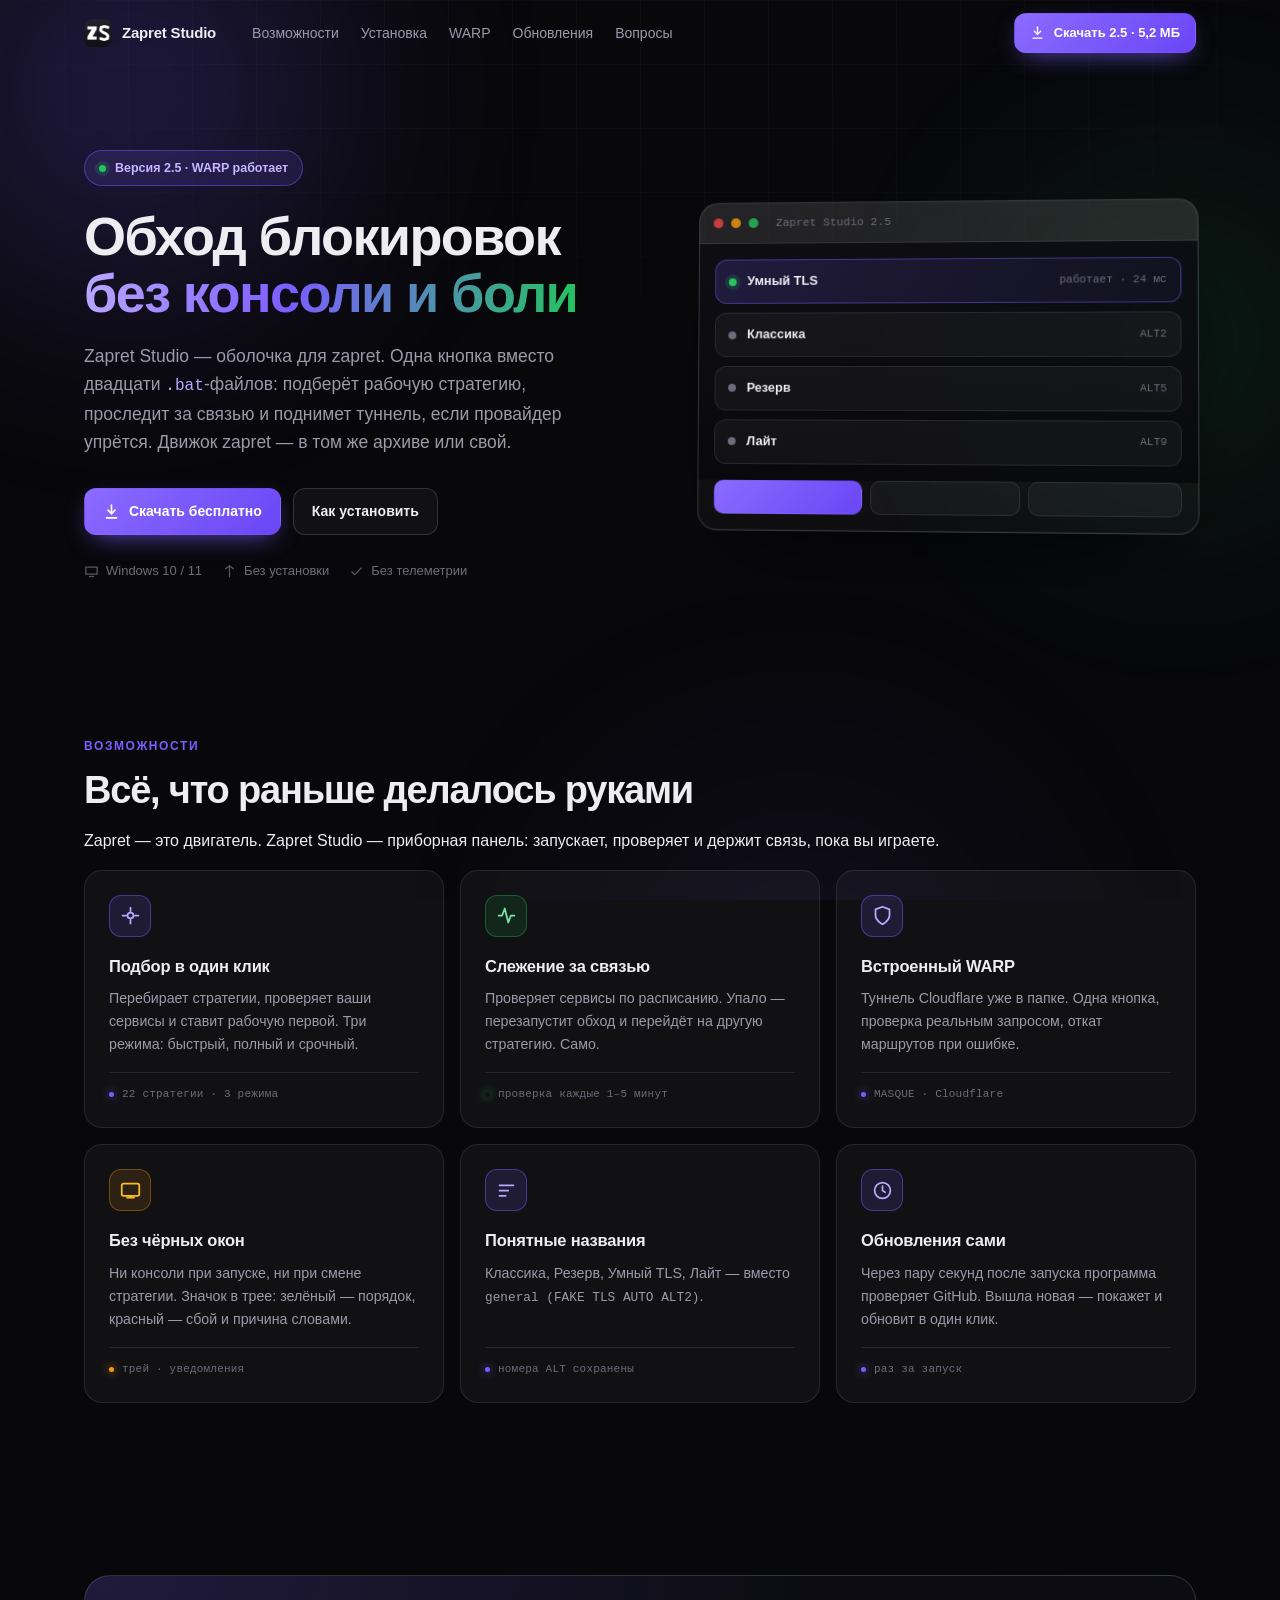
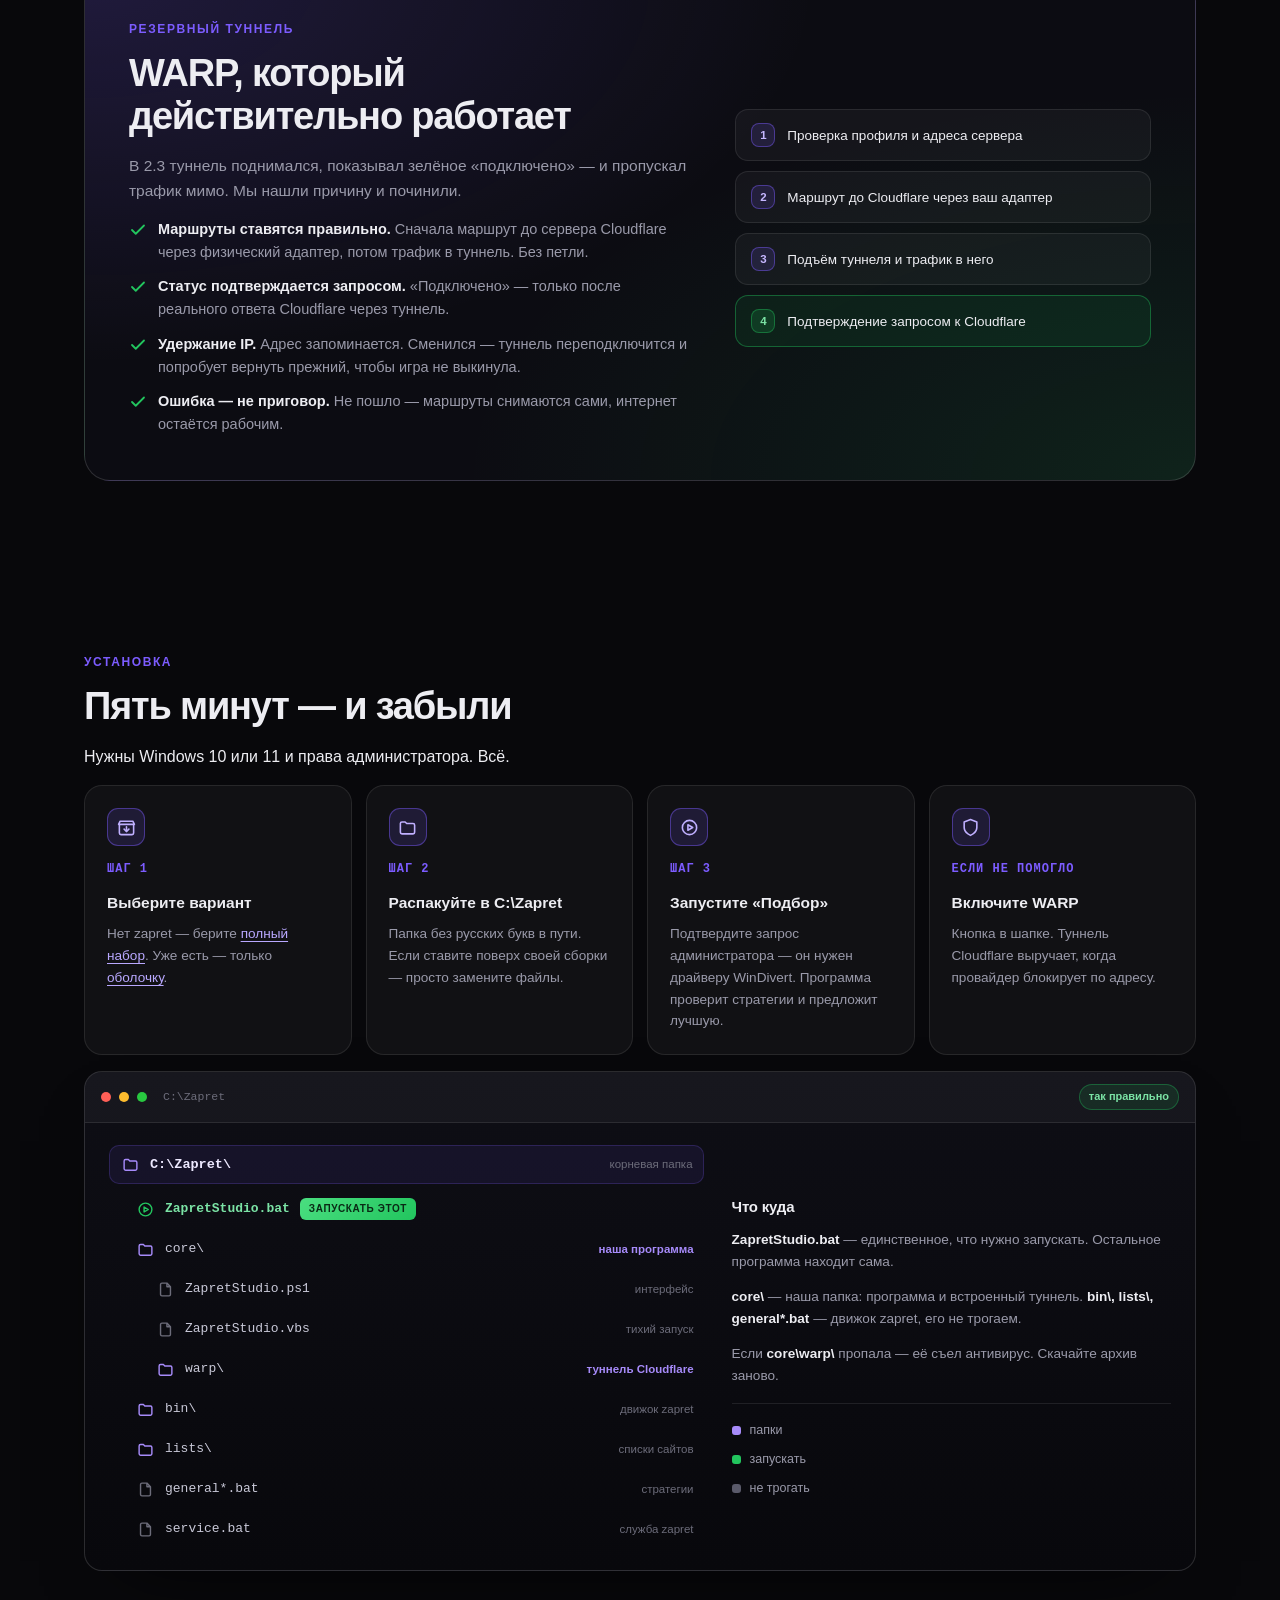
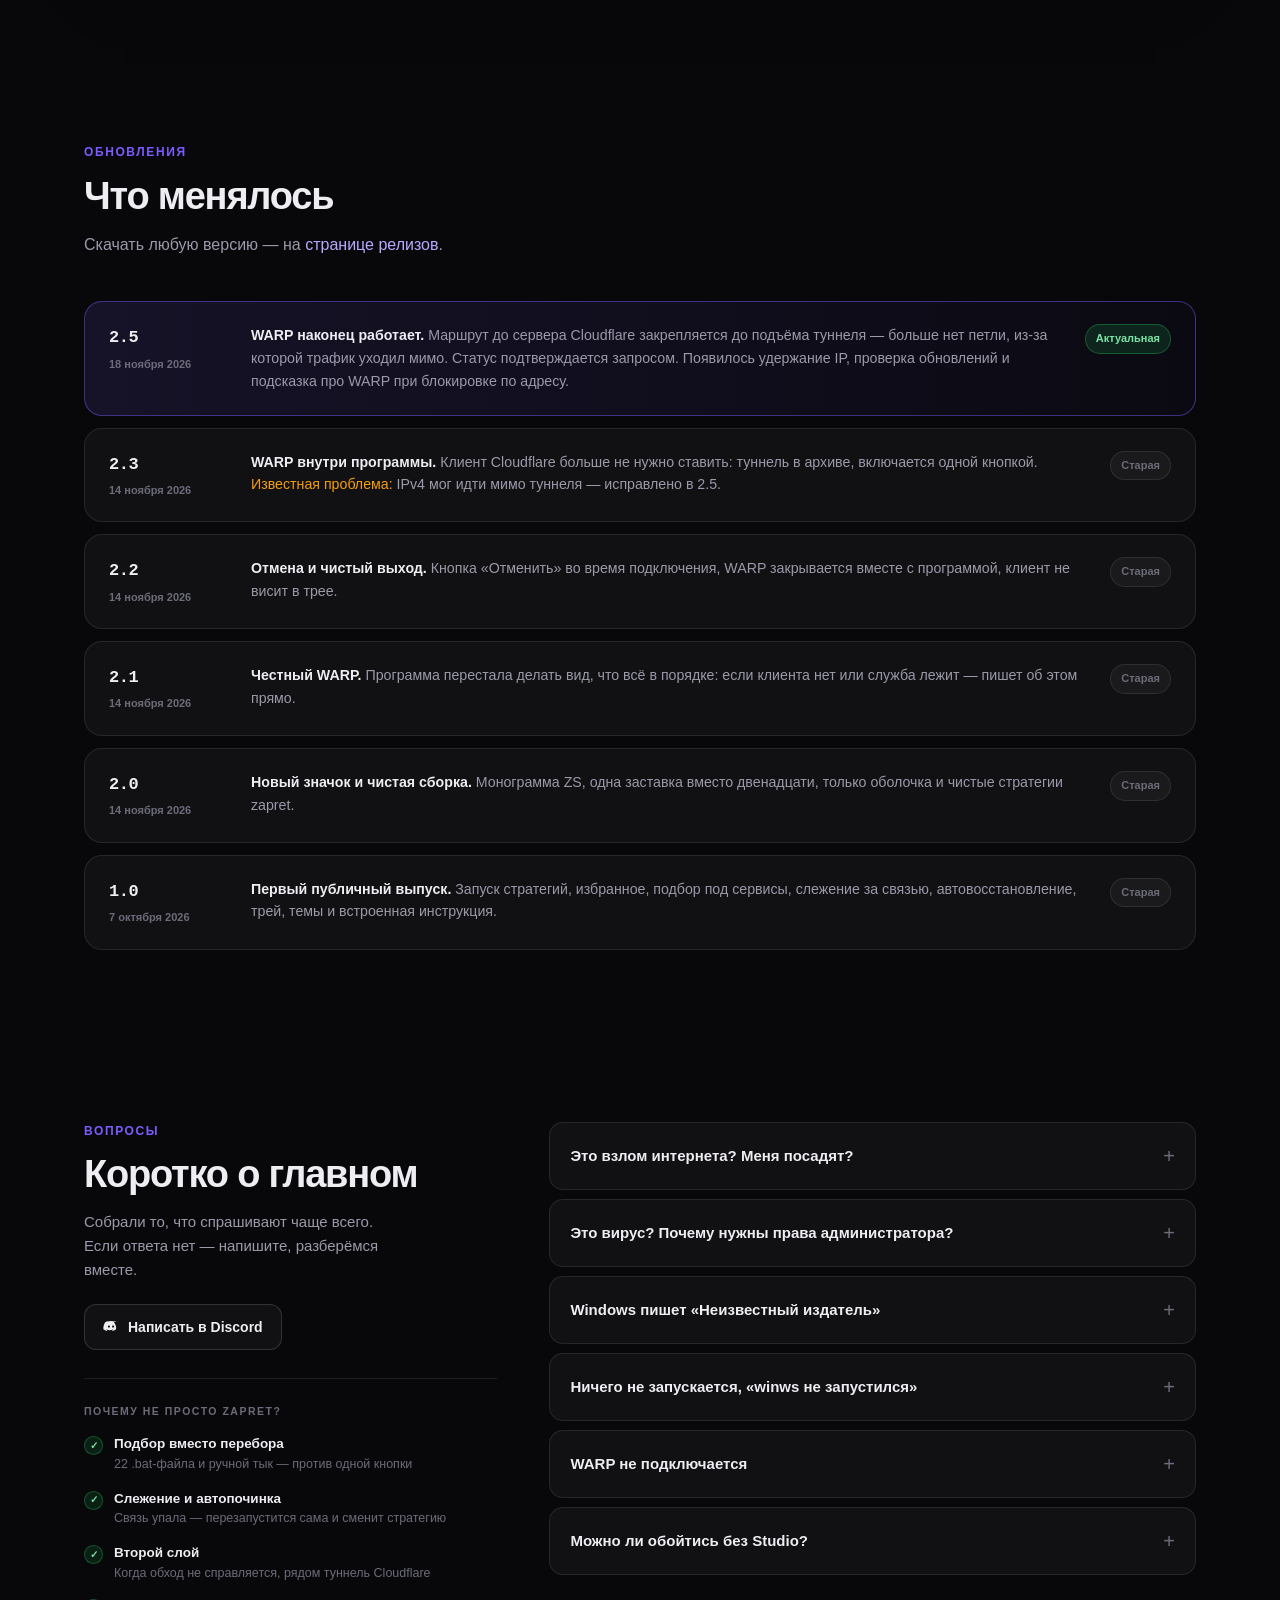
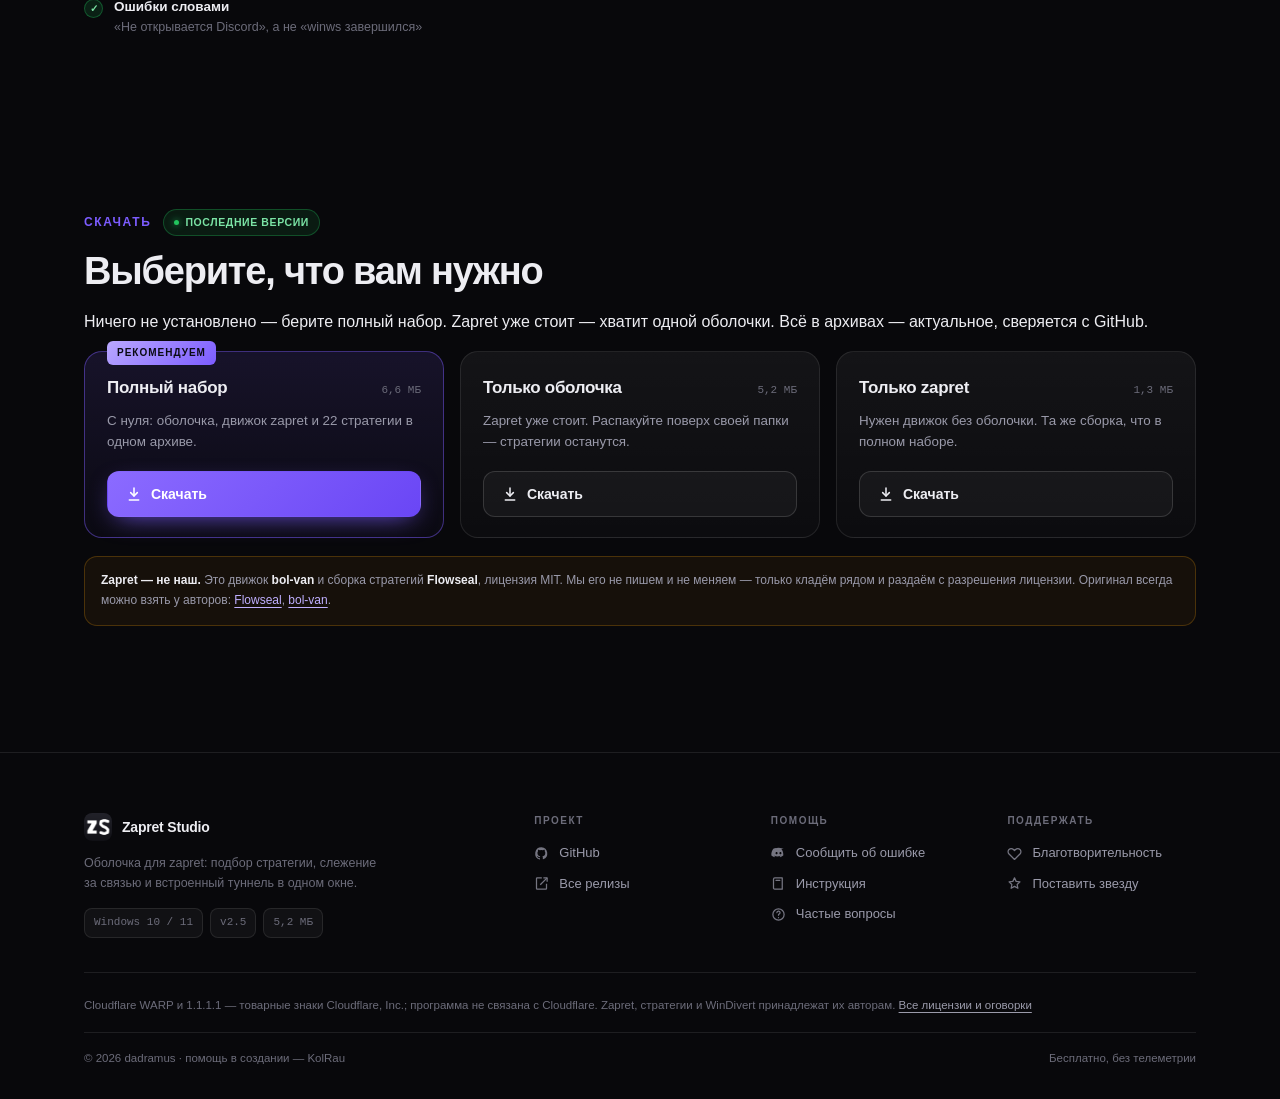
==== index.html @ 90c4a0a3 "сайт Zapret Studio: страницы, лицензия, архивы" ====
<!DOCTYPE html>
<html lang="ru">
<head>
<meta charset="utf-8">
<meta name="viewport" content="width=device-width, initial-scale=1">
<title>Zapret Studio — оболочка для zapret. Обход блокировок без консоли</title>
<meta name="description" content="Zapret Studio — графическая оболочка для zapret: подбор рабочей стратегии в один клик, слежение за связью, автовосстановление и встроенный туннель Cloudflare WARP. Бесплатно, для Windows 10 и 11.">
<meta name="theme-color" content="#08080B">
<meta property="og:type" content="website">
<meta property="og:title" content="Zapret Studio — обход блокировок без консоли">
<meta property="og:description" content="Одна кнопка вместо двадцати .bat-файлов. Подбор стратегии, слежение за связью, встроенный WARP.">
<meta property="og:image" content="img/icon.png">
<link rel="icon" href="img/icon.png">
<link rel="stylesheet" href="style.css">
</head>
<body>
<div class="orbs"><i></i><i></i><i></i></div>
<div class="grid-bg"></div>

<header id="hd">
  <div class="wrap nav">
    <a class="brand" href="#top"><img src="img/icon.png" alt=""> Zapret Studio</a>
    <nav>
      <a href="#features">Возможности</a>
      <a href="#install">Установка</a>
      <a href="#warp">WARP</a>
      <a href="#changelog">Обновления</a>
      <a href="#faq">Вопросы</a>
    </nav>
    <span class="sp"></span>
    <a class="btn btn-p btn-sm" href="#download">
      <svg width="15" height="15" viewBox="0 0 24 24" fill="none" stroke="currentColor" stroke-width="2.2" stroke-linecap="round" stroke-linejoin="round"><path d="M12 3v12"/><path d="m7 10 5 5 5-5"/><path d="M5 21h14"/></svg>
      Скачать 2.5 · 5,2 МБ
    </a>
  </div>
</header>

<main id="top">

  <section class="hero">
    <div class="wrap hero-in">
      <div>
        <div class="pill"><span class="dot"></span> Версия 2.5 · WARP работает</div>
        <h1>Обход блокировок<br><span class="grad">без консоли и боли</span></h1>
        <p class="lead">Zapret Studio — оболочка для zapret. Одна кнопка вместо двадцати <code style="font-family:var(--mono);font-size:.92em;color:#B9A8FF">.bat</code>-файлов: подберёт рабочую стратегию, проследит за связью и поднимет туннель, если провайдер упрётся. Движок zapret — в том же архиве или свой.</p>
        <div class="cta">
          <a class="btn btn-p" href="#download">
            <svg width="17" height="17" viewBox="0 0 24 24" fill="none" stroke="currentColor" stroke-width="2.2" stroke-linecap="round" stroke-linejoin="round"><path d="M12 3v12"/><path d="m7 10 5 5 5-5"/><path d="M5 21h14"/></svg>
            Скачать бесплатно
          </a>
          <a class="btn btn-g" href="#install">Как установить</a>
        </div>
        <div class="meta">
          <span><svg viewBox="0 0 24 24" fill="none" stroke="currentColor" stroke-width="2"><path d="M3 5h18v11H3z"/><path d="M8 20h8"/></svg> Windows 10 / 11</span>
          <span><svg viewBox="0 0 24 24" fill="none" stroke="currentColor" stroke-width="2"><path d="M12 3v18M5 8l7-5 7 5"/></svg> Без установки</span>
          <span><svg viewBox="0 0 24 24" fill="none" stroke="currentColor" stroke-width="2"><path d="M4 12l5 5L20 6"/></svg> Без телеметрии</span>
        </div>
      </div>

      <div class="mock" aria-hidden="true">
        <div class="mock-bar"><i></i><i></i><i></i><span>Zapret Studio 2.5</span></div>
        <div class="mock-body">
          <div class="row act"><span class="st"></span><b>Умный TLS</b><small>работает · 24 мс</small></div>
          <div class="row"><span class="st"></span><b>Классика</b><small>ALT2</small></div>
          <div class="row"><span class="st"></span><b>Резерв</b><small>ALT5</small></div>
          <div class="row"><span class="st"></span><b>Лайт</b><small>ALT9</small></div>
        </div>
        <div class="mock-foot"><div></div><div></div><div></div></div>
      </div>
    </div>
  </section>

  <section id="features">
    <div class="wrap">
      <div class="head rv">
        <div class="sec-tag">Возможности</div>
        <h2>Всё, что раньше делалось руками</h2>
        <p>Zapret — это двигатель. Zapret Studio — приборная панель: запускает, проверяет и держит связь, пока вы играете.</p>
      </div>
      <div class="cards">
        <div class="card rv">
          <div class="ic"><svg viewBox="0 0 24 24" fill="none" stroke="currentColor" stroke-width="2" stroke-linecap="round" stroke-linejoin="round"><path d="M12 3v4M12 17v4M3 12h4M17 12h4"/><circle cx="12" cy="12" r="3.4"/></svg></div>
          <h3>Подбор в один клик</h3>
          <p>Перебирает стратегии, проверяет ваши сервисы и ставит рабочую первой. Три режима: быстрый, полный и срочный.</p>
          <div class="card-meta"><i></i>22 стратегии · 3 режима</div>
        </div>
        <div class="card green rv" style="--d:60ms">
          <div class="ic"><svg viewBox="0 0 24 24" fill="none" stroke="currentColor" stroke-width="2" stroke-linecap="round" stroke-linejoin="round"><path d="M3 12h4l3-8 4 16 3-8h4"/></svg></div>
          <h3>Слежение за связью</h3>
          <p>Проверяет сервисы по расписанию. Упало — перезапустит обход и перейдёт на другую стратегию. Само.</p>
          <div class="card-meta"><i></i>проверка каждые 1–5 минут</div>
        </div>
        <div class="card rv" style="--d:120ms">
          <div class="ic"><svg viewBox="0 0 24 24" fill="none" stroke="currentColor" stroke-width="2" stroke-linecap="round" stroke-linejoin="round"><path d="M12 22s8-4 8-10V5l-8-3-8 3v7c0 6 8 10 8 10z"/></svg></div>
          <h3>Встроенный WARP</h3>
          <p>Туннель Cloudflare уже в папке. Одна кнопка, проверка реальным запросом, откат маршрутов при ошибке.</p>
          <div class="card-meta"><i></i>MASQUE · Cloudflare</div>
        </div>
        <div class="card amber rv">
          <div class="ic"><svg viewBox="0 0 24 24" fill="none" stroke="currentColor" stroke-width="2" stroke-linecap="round" stroke-linejoin="round"><rect x="2" y="4" width="20" height="14" rx="2"/><path d="M8 20h8M12 18v2"/></svg></div>
          <h3>Без чёрных окон</h3>
          <p>Ни консоли при запуске, ни при смене стратегии. Значок в трее: зелёный — порядок, красный — сбой и причина словами.</p>
          <div class="card-meta"><i></i>трей · уведомления</div>
        </div>
        <div class="card rv" style="--d:60ms">
          <div class="ic"><svg viewBox="0 0 24 24" fill="none" stroke="currentColor" stroke-width="2" stroke-linecap="round" stroke-linejoin="round"><path d="M4 6h16M4 12h10M4 18h7"/></svg></div>
          <h3>Понятные названия</h3>
          <p>Классика, Резерв, Умный TLS, Лайт — вместо <span style="font-family:var(--mono);font-size:.9em">general (FAKE TLS AUTO ALT2)</span>.</p>
          <div class="card-meta"><i></i>номера ALT сохранены</div>
        </div>
        <div class="card rv" style="--d:120ms">
          <div class="ic"><svg viewBox="0 0 24 24" fill="none" stroke="currentColor" stroke-width="2" stroke-linecap="round" stroke-linejoin="round"><circle cx="12" cy="12" r="9"/><path d="M12 7v5l3 2"/></svg></div>
          <h3>Обновления сами</h3>
          <p>Через пару секунд после запуска программа проверяет GitHub. Вышла новая — покажет и обновит в один клик.</p>
          <div class="card-meta"><i></i>раз за запуск</div>
        </div>
      </div>
    </div>
  </section>

  <section id="warp">
    <div class="wrap">
      <div class="warp rv">
        <div>
          <div class="sec-tag">Резервный туннель</div>
          <h2>WARP, который<br>действительно работает</h2>
          <p>В 2.3 туннель поднимался, показывал зелёное «подключено» — и пропускал трафик мимо. Мы нашли причину и починили.</p>
          <ul>
            <li><svg viewBox="0 0 24 24" fill="none" stroke="currentColor" stroke-width="2.4" stroke-linecap="round" stroke-linejoin="round"><path d="M4 12l5 5L20 6"/></svg><span><b>Маршруты ставятся правильно.</b> Сначала маршрут до сервера Cloudflare через физический адаптер, потом трафик в туннель. Без петли.</span></li>
            <li><svg viewBox="0 0 24 24" fill="none" stroke="currentColor" stroke-width="2.4" stroke-linecap="round" stroke-linejoin="round"><path d="M4 12l5 5L20 6"/></svg><span><b>Статус подтверждается запросом.</b> «Подключено» — только после реального ответа Cloudflare через туннель.</span></li>
            <li><svg viewBox="0 0 24 24" fill="none" stroke="currentColor" stroke-width="2.4" stroke-linecap="round" stroke-linejoin="round"><path d="M4 12l5 5L20 6"/></svg><span><b>Удержание IP.</b> Адрес запоминается. Сменился — туннель переподключится и попробует вернуть прежний, чтобы игра не выкинула.</span></li>
            <li><svg viewBox="0 0 24 24" fill="none" stroke="currentColor" stroke-width="2.4" stroke-linecap="round" stroke-linejoin="round"><path d="M4 12l5 5L20 6"/></svg><span><b>Ошибка — не приговор.</b> Не пошло — маршруты снимаются сами, интернет остаётся рабочим.</span></li>
          </ul>
        </div>
        <div class="flow">
          <div class="n"><em>1</em> Проверка профиля и адреса сервера</div>
          <div class="n"><em>2</em> Маршрут до Cloudflare через ваш адаптер</div>
          <div class="n"><em>3</em> Подъём туннеля и трафик в него</div>
          <div class="n"><em>4</em> Подтверждение запросом к Cloudflare</div>
        </div>
      </div>
    </div>
  </section>

  <section id="install">
    <div class="wrap">
      <div class="head rv">
        <div class="sec-tag">Установка</div>
        <h2>Пять минут — и забыли</h2>
        <p>Нужны Windows 10 или 11 и права администратора. Всё.</p>
      </div>
      <div class="steps">
        <div class="step rv">
          <div class="sicon"><svg viewBox="0 0 24 24" fill="none" stroke="currentColor" stroke-width="2" stroke-linecap="round" stroke-linejoin="round"><path d="M21 8v11a2 2 0 0 1-2 2H5a2 2 0 0 1-2-2V8"/><path d="M2 8h20l-2-4H4L2 8z"/><path d="M12 11v6"/><path d="m9 14 3 3 3-3"/></svg></div>
          <div class="num">ШАГ 1</div>
          <h3>Выберите вариант</h3>
          <p>Нет zapret — берите <a href="#download">полный набор</a>. Уже есть — только <a href="#download">оболочку</a>.</p>
        </div>
        <div class="step rv" style="--d:60ms">
          <div class="sicon"><svg viewBox="0 0 24 24" fill="none" stroke="currentColor" stroke-width="2" stroke-linecap="round" stroke-linejoin="round"><path d="M3 7a2 2 0 0 1 2-2h4l2 2h8a2 2 0 0 1 2 2v9a2 2 0 0 1-2 2H5a2 2 0 0 1-2-2z"/></svg></div>
          <div class="num">ШАГ 2</div>
          <h3>Распакуйте в C:\Zapret</h3>
          <p>Папка без русских букв в пути. Если ставите поверх своей сборки — просто замените файлы.</p>
        </div>
        <div class="step rv" style="--d:120ms">
          <div class="sicon"><svg viewBox="0 0 24 24" fill="none" stroke="currentColor" stroke-width="2" stroke-linecap="round" stroke-linejoin="round"><circle cx="12" cy="12" r="9"/><path d="M10 8.5l6 3.5-6 3.5z"/></svg></div>
          <div class="num">ШАГ 3</div>
          <h3>Запустите «Подбор»</h3>
          <p>Подтвердите запрос администратора — он нужен драйверу WinDivert. Программа проверит стратегии и предложит лучшую.</p>
        </div>
        <div class="step rv" style="--d:180ms">
          <div class="sicon"><svg viewBox="0 0 24 24" fill="none" stroke="currentColor" stroke-width="2" stroke-linecap="round" stroke-linejoin="round"><path d="M12 22s8-4 8-10V5l-8-3-8 3v7c0 6 8 10 8 10z"/></svg></div>
          <div class="num">ЕСЛИ НЕ ПОМОГЛО</div>
          <h3>Включите WARP</h3>
          <p>Кнопка в шапке. Туннель Cloudflare выручает, когда провайдер блокирует по адресу.</p>
        </div>
      </div>

      <div class="term rv">
        <div class="term-bar"><i></i><i></i><i></i><span>C:\Zapret</span><em>так правильно</em></div>
        <div class="term-body">
          <div class="ftree">
            <div class="frow root"><span class="fic fold"><svg viewBox="0 0 24 24" fill="none" stroke="currentColor" stroke-width="2" stroke-linejoin="round"><path d="M3 7a2 2 0 0 1 2-2h4l2 2h8a2 2 0 0 1 2 2v9a2 2 0 0 1-2 2H5a2 2 0 0 1-2-2z"/></svg></span><span class="fn">C:\Zapret\</span><span class="fhint ">корневая папка</span></div>
            <div class="frow l1"><span class="fic run"><svg viewBox="0 0 24 24" fill="none" stroke="currentColor" stroke-width="2" stroke-linejoin="round"><circle cx="12" cy="12" r="9"/><path d="M10 8.5l6 3.5-6 3.5z"/></svg></span><span class="fn run">ZapretStudio.bat</span><span class="fbadge">запускать этот</span></div>
            <div class="frow l1"><span class="fic fold"><svg viewBox="0 0 24 24" fill="none" stroke="currentColor" stroke-width="2" stroke-linejoin="round"><path d="M3 7a2 2 0 0 1 2-2h4l2 2h8a2 2 0 0 1 2 2v9a2 2 0 0 1-2 2H5a2 2 0 0 1-2-2z"/></svg></span><span class="fn">core\</span><span class="fhint p">наша программа</span></div>
            <div class="frow l2"><span class="fic"><svg viewBox="0 0 24 24" fill="none" stroke="currentColor" stroke-width="2" stroke-linejoin="round"><path d="M14 3H7a2 2 0 0 0-2 2v14a2 2 0 0 0 2 2h10a2 2 0 0 0 2-2V8z"/><path d="M14 3v5h5"/></svg></span><span class="fn">ZapretStudio.ps1</span><span class="fhint ">интерфейс</span></div>
            <div class="frow l2"><span class="fic"><svg viewBox="0 0 24 24" fill="none" stroke="currentColor" stroke-width="2" stroke-linejoin="round"><path d="M14 3H7a2 2 0 0 0-2 2v14a2 2 0 0 0 2 2h10a2 2 0 0 0 2-2V8z"/><path d="M14 3v5h5"/></svg></span><span class="fn">ZapretStudio.vbs</span><span class="fhint ">тихий запуск</span></div>
            <div class="frow l2"><span class="fic fold"><svg viewBox="0 0 24 24" fill="none" stroke="currentColor" stroke-width="2" stroke-linejoin="round"><path d="M3 7a2 2 0 0 1 2-2h4l2 2h8a2 2 0 0 1 2 2v9a2 2 0 0 1-2 2H5a2 2 0 0 1-2-2z"/></svg></span><span class="fn">warp\</span><span class="fhint p">туннель Cloudflare</span></div>
            <div class="frow l1"><span class="fic fold"><svg viewBox="0 0 24 24" fill="none" stroke="currentColor" stroke-width="2" stroke-linejoin="round"><path d="M3 7a2 2 0 0 1 2-2h4l2 2h8a2 2 0 0 1 2 2v9a2 2 0 0 1-2 2H5a2 2 0 0 1-2-2z"/></svg></span><span class="fn">bin\</span><span class="fhint ">движок zapret</span></div>
            <div class="frow l1"><span class="fic fold"><svg viewBox="0 0 24 24" fill="none" stroke="currentColor" stroke-width="2" stroke-linejoin="round"><path d="M3 7a2 2 0 0 1 2-2h4l2 2h8a2 2 0 0 1 2 2v9a2 2 0 0 1-2 2H5a2 2 0 0 1-2-2z"/></svg></span><span class="fn">lists\</span><span class="fhint ">списки сайтов</span></div>
            <div class="frow l1"><span class="fic"><svg viewBox="0 0 24 24" fill="none" stroke="currentColor" stroke-width="2" stroke-linejoin="round"><path d="M14 3H7a2 2 0 0 0-2 2v14a2 2 0 0 0 2 2h10a2 2 0 0 0 2-2V8z"/><path d="M14 3v5h5"/></svg></span><span class="fn">general*.bat</span><span class="fhint ">стратегии</span></div>
            <div class="frow l1"><span class="fic"><svg viewBox="0 0 24 24" fill="none" stroke="currentColor" stroke-width="2" stroke-linejoin="round"><path d="M14 3H7a2 2 0 0 0-2 2v14a2 2 0 0 0 2 2h10a2 2 0 0 0 2-2V8z"/><path d="M14 3v5h5"/></svg></span><span class="fn">service.bat</span><span class="fhint ">служба zapret</span></div>
          </div>
          <div class="term-note">
            <h4>Что куда</h4>
            <p><b>ZapretStudio.bat</b> — единственное, что нужно запускать. Остальное программа находит сама.</p>
            <p><b>core\</b> — наша папка: программа и встроенный туннель. <b>bin\, lists\, general*.bat</b> — движок zapret, его не трогаем.</p>
            <p>Если <b>core\warp\</b> пропала — её съел антивирус. Скачайте архив заново.</p>
            <div class="legend">
              <div><i class="lf"></i> папки</div>
              <div><i class="lr"></i> запускать</div>
              <div><i class="lg"></i> не трогать</div>
            </div>
          </div>
        </div>
      </div>
    </div>
  </section>

  <section id="changelog">
    <div class="wrap">
      <div class="sec-head rv">
        <div class="sec-tag">Обновления</div>
        <h2>Что менялось</h2>
        <p>Скачать любую версию — на <a href="https://github.com/dadramus/ZapretStudio/releases" target="_blank" rel="noopener" style="color:#B9A8FF">странице релизов</a>.</p>
      </div>
      <div class="log">
        <div class="rel now rv">
          <div class="v">2.5<small>18 ноября 2026</small></div>
          <p><b>WARP наконец работает.</b> Маршрут до сервера Cloudflare закрепляется до подъёма туннеля — больше нет петли, из-за которой трафик уходил мимо. Статус подтверждается запросом. Появилось удержание IP, проверка обновлений и подсказка про WARP при блокировке по адресу.</p>
          <span class="tag">Актуальная</span>
        </div>
        <div class="rel rv">
          <div class="v">2.3<small>14 ноября 2026</small></div>
          <p><b>WARP внутри программы.</b> Клиент Cloudflare больше не нужно ставить: туннель в архиве, включается одной кнопкой. <span style="color:var(--warn)">Известная проблема:</span> IPv4 мог идти мимо туннеля — исправлено в 2.5.</p>
          <span class="tag old">Старая</span>
        </div>
        <div class="rel rv">
          <div class="v">2.2<small>14 ноября 2026</small></div>
          <p><b>Отмена и чистый выход.</b> Кнопка «Отменить» во время подключения, WARP закрывается вместе с программой, клиент не висит в трее.</p>
          <span class="tag old">Старая</span>
        </div>
        <div class="rel rv">
          <div class="v">2.1<small>14 ноября 2026</small></div>
          <p><b>Честный WARP.</b> Программа перестала делать вид, что всё в порядке: если клиента нет или служба лежит — пишет об этом прямо.</p>
          <span class="tag old">Старая</span>
        </div>
        <div class="rel rv">
          <div class="v">2.0<small>14 ноября 2026</small></div>
          <p><b>Новый значок и чистая сборка.</b> Монограмма ZS, одна заставка вместо двенадцати, только оболочка и чистые стратегии zapret.</p>
          <span class="tag old">Старая</span>
        </div>
        <div class="rel rv">
          <div class="v">1.0<small>7 октября 2026</small></div>
          <p><b>Первый публичный выпуск.</b> Запуск стратегий, избранное, подбор под сервисы, слежение за связью, автовосстановление, трей, темы и встроенная инструкция.</p>
          <span class="tag old">Старая</span>
        </div>
      </div>
    </div>
  </section>

  <section id="faq">
    <div class="wrap faq-wrap">
      <div class="faq-side rv">
        <div class="sec-tag">Вопросы</div>
        <h2>Коротко о главном</h2>
        <p>Собрали то, что спрашивают чаще всего. Если ответа нет — напишите, разберёмся вместе.</p>
        <a class="btn btn-g" href="https://discord.com/users/510426844236087306" target="_blank" rel="noopener">
          <svg width="16" height="16" viewBox="0 0 24 24" fill="currentColor"><path d="M20.3 4.5A17 17 0 0 0 16 3.2l-.2.4c1.5.4 2.2.9 2.2.9a13 13 0 0 0-11.9 0s.7-.5 2.2-.9L8.1 3.2A17 17 0 0 0 3.7 4.5C1 8.2.3 11.8.6 15.3a17 17 0 0 0 5.2 2.6l.6-1c-.6-.2-1.2-.5-1.7-.9l.4-.3a12 12 0 0 0 10 0l.4.3c-.5.4-1.1.7-1.7.9l.6 1a17 17 0 0 0 5.2-2.6c.4-4-.7-7.6-3.3-10.8zM8.9 13.2c-.9 0-1.6-.8-1.6-1.8s.7-1.8 1.6-1.8 1.6.8 1.6 1.8-.7 1.8-1.6 1.8zm6.2 0c-.9 0-1.6-.8-1.6-1.8s.7-1.8 1.6-1.8 1.6.8 1.6 1.8-.7 1.8-1.6 1.8z"/></svg>
          Написать в Discord
        </a>

        <div class="why">
          <div class="why-t">Почему не просто zapret?</div>
          <div class="why-i"><span class="m">✓</span><div><b>Подбор вместо перебора</b><span>22 .bat-файла и ручной тык — против одной кнопки</span></div></div>
          <div class="why-i"><span class="m">✓</span><div><b>Слежение и автопочинка</b><span>Связь упала — перезапустится сама и сменит стратегию</span></div></div>
          <div class="why-i"><span class="m">✓</span><div><b>Второй слой</b><span>Когда обход не справляется, рядом туннель Cloudflare</span></div></div>
          <div class="why-i"><span class="m">✓</span><div><b>Ошибки словами</b><span>«Не открывается Discord», а не «winws завершился»</span></div></div>
        </div>
      </div>

      <div class="faq">
        <details class="rv">
          <summary>Это взлом интернета? Меня посадят?</summary>
          <p>Нет. Программа не меняет сайты и не обходит ничего, кроме фильтрации у провайдера, — то же самое делает оригинальный zapret. За соблюдение законов своей страны отвечаете вы сами.</p>
        </details>
        <details class="rv">
          <summary>Это вирус? Почему нужны права администратора?</summary>
          <p>Код открыт — это обычный текстовый <code>.ps1</code>, читается в Блокноте. Телеметрии нет: наружу уходит только проверка доступности сайтов, которые <b>вы</b> выбрали. Права администратора нужны драйверу WinDivert — его использует сам zapret.</p>
        </details>
        <details class="rv">
          <summary>Windows пишет «Неизвестный издатель»</summary>
          <p>У проекта нет платной цифровой подписи. Сверьте SHA-256 со страницей релиза, проверьте архив на VirusTotal, прочитайте код.</p>
        </details>
        <details class="rv">
          <summary>Ничего не запускается, «winws не запустился»</summary>
          <p>Проверьте: запуск от имени администратора; рядом лежат <code>general*.bat</code> и папка <code>bin</code>; антивирус не блокирует папку; нет другого VPN или обхода, конфликтующего с WinDivert.</p>
        </details>
        <details class="rv">
          <summary>WARP не подключается</summary>
          <p>Клиент Cloudflare ставить не нужно — туннель уже в папке. Если подключение не удалось, под статусом будет причина, а маршруты снимутся сами. Чаще всего это антивирус, который не пускает <code>core\warp\usque.exe</code>, или из папки пропала <code>core\warp\</code>.</p>
        </details>
        <details class="rv">
          <summary>Можно ли обойтись без Studio?</summary>
          <p>Конечно. Zapret Studio — это удобство, а не обязательное условие. Оригинал живёт <a href="https://github.com/Flowseal/zapret-discord-youtube" target="_blank" rel="noopener" style="color:#C0B0FF">здесь</a>.</p>
        </details>
      </div>
    </div>
  </section>

  <section id="download">
    <div class="wrap">
      <div class="head rv">
        <div class="sec-tag-row">
          <div class="sec-tag">Скачать</div>
          <span class="fresh"><i></i>последние версии</span>
        </div>
        <h2>Выберите, что вам нужно</h2>
        <p>Ничего не установлено — берите полный набор. Zapret уже стоит — хватит одной оболочки. Всё в архивах — актуальное, сверяется с GitHub.</p>
      </div>

      <div class="dl-grid">
        <div class="dl-card rec rv">
          <span class="rec-t">рекомендуем</span>
          <div class="dl-top"><h3>Полный набор</h3><div class="sz">6,6 МБ</div></div>
          <p>С нуля: оболочка, движок zapret и 22 стратегии в одном архиве.</p>
          <a class="btn btn-p" href="download/ZapretStudio-v2.5-full.zip">
            <svg width="16" height="16" viewBox="0 0 24 24" fill="none" stroke="currentColor" stroke-width="2.3" stroke-linecap="round" stroke-linejoin="round"><path d="M12 3v12"/><path d="m7 10 5 5 5-5"/><path d="M5 21h14"/></svg>
            Скачать
          </a>
        </div>
        <div class="dl-card rv" style="--d:70ms">
          <div class="dl-top"><h3>Только оболочка</h3><div class="sz">5,2 МБ</div></div>
          <p>Zapret уже стоит. Распакуйте поверх своей папки — стратегии останутся.</p>
          <a class="btn btn-g" href="download/ZapretStudio-v2.5.zip">
            <svg width="16" height="16" viewBox="0 0 24 24" fill="none" stroke="currentColor" stroke-width="2.3" stroke-linecap="round" stroke-linejoin="round"><path d="M12 3v12"/><path d="m7 10 5 5 5-5"/><path d="M5 21h14"/></svg>
            Скачать
          </a>
        </div>
        <div class="dl-card rv" style="--d:140ms">
          <div class="dl-top"><h3>Только zapret</h3><div class="sz">1,3 МБ</div></div>
          <p>Нужен движок без оболочки. Та же сборка, что в полном наборе.</p>
          <a class="btn btn-g" href="download/zapret-original.zip">
            <svg width="16" height="16" viewBox="0 0 24 24" fill="none" stroke="currentColor" stroke-width="2.3" stroke-linecap="round" stroke-linejoin="round"><path d="M12 3v12"/><path d="m7 10 5 5 5-5"/><path d="M5 21h14"/></svg>
            Скачать
          </a>
        </div>
      </div>

      <div class="dl-note rv">
        <b>Zapret — не наш.</b> Это движок <b>bol-van</b> и сборка стратегий <b>Flowseal</b>, лицензия MIT.
        Мы его не пишем и не меняем — только кладём рядом и раздаём с разрешения лицензии.
        Оригинал всегда можно взять у авторов: <a href="https://github.com/Flowseal/zapret-discord-youtube/releases" target="_blank" rel="noopener">Flowseal</a>,
        <a href="https://github.com/bol-van/zapret" target="_blank" rel="noopener">bol-van</a>.
      </div>

  </section>
</main>

<footer id="contacts">
  <div class="wrap">
    <div class="foot">
      <div class="fabout">
        <a class="brand" href="#top"><img src="img/icon.png" alt=""> Zapret Studio</a>
        <p>Оболочка для zapret: подбор стратегии, слежение за связью и встроенный туннель в одном окне.</p>
        <div class="fbadges"><span>Windows 10 / 11</span><span>v2.5</span><span>5,2 МБ</span></div>
      </div>

      <div class="fcol">
        <span class="t">Проект</span>
        <a href="https://github.com/dadramus/ZapretStudio" target="_blank" rel="noopener">
          <svg viewBox="0 0 24 24" fill="currentColor"><path d="M12 2a10 10 0 0 0-3.2 19.5c.5.1.7-.2.7-.5v-1.7c-2.8.6-3.4-1.3-3.4-1.3-.4-1.2-1.1-1.5-1.1-1.5-.9-.6.1-.6.1-.6 1 .1 1.5 1 1.5 1 .9 1.5 2.3 1.1 2.9.8.1-.7.3-1.1.6-1.4-2.2-.3-4.6-1.1-4.6-5 0-1.1.4-2 1-2.7-.1-.3-.4-1.3.1-2.7 0 0 .8-.3 2.7 1a9.4 9.4 0 0 1 5 0c1.9-1.3 2.7-1 2.7-1 .5 1.4.2 2.4.1 2.7.6.7 1 1.6 1 2.7 0 3.9-2.4 4.7-4.6 5 .3.3.6.9.6 1.8v2.7c0 .3.2.6.7.5A10 10 0 0 0 12 2z"/></svg>
          GitHub
        </a>
        <a href="https://github.com/dadramus/ZapretStudio/releases" target="_blank" rel="noopener">
          <svg viewBox="0 0 24 24" fill="none" stroke="currentColor" stroke-width="2" stroke-linejoin="round"><path d="M20 12.5V20a1 1 0 0 1-1 1H5a1 1 0 0 1-1-1V4a1 1 0 0 1 1-1h7.5"/><path d="M15 3h6v6"/><path d="M10 14 21 3"/></svg>
          Все релизы
        </a>
      </div>

      <div class="fcol">
        <span class="t">Помощь</span>
        <a href="https://discord.com/users/510426844236087306" target="_blank" rel="noopener">
          <svg viewBox="0 0 24 24" fill="currentColor"><path d="M20.3 4.5A17 17 0 0 0 16 3.2l-.2.4c1.5.4 2.2.9 2.2.9a13 13 0 0 0-11.9 0s.7-.5 2.2-.9L8.1 3.2A17 17 0 0 0 3.7 4.5C1 8.2.3 11.8.6 15.3a17 17 0 0 0 5.2 2.6l.6-1c-.6-.2-1.2-.5-1.7-.9l.4-.3a12 12 0 0 0 10 0l.4.3c-.5.4-1.1.7-1.7.9l.6 1a17 17 0 0 0 5.2-2.6c.4-4-.7-7.6-3.3-10.8zM8.9 13.2c-.9 0-1.6-.8-1.6-1.8s.7-1.8 1.6-1.8 1.6.8 1.6 1.8-.7 1.8-1.6 1.8zm6.2 0c-.9 0-1.6-.8-1.6-1.8s.7-1.8 1.6-1.8 1.6.8 1.6 1.8-.7 1.8-1.6 1.8z"/></svg>
          Сообщить об ошибке
        </a>
        <a href="#install">
          <svg viewBox="0 0 24 24" fill="none" stroke="currentColor" stroke-width="2" stroke-linecap="round" stroke-linejoin="round"><path d="M4 19.5V5a2 2 0 0 1 2-2h12v18H6a2 2 0 0 1-2-2.5z"/><path d="M8 7h6"/></svg>
          Инструкция
        </a>
        <a href="#faq">
          <svg viewBox="0 0 24 24" fill="none" stroke="currentColor" stroke-width="2" stroke-linecap="round" stroke-linejoin="round"><circle cx="12" cy="12" r="9"/><path d="M9.5 9a2.5 2.5 0 1 1 3.4 2.3c-.6.3-.9.8-.9 1.4v.3"/><path d="M12 17h.01"/></svg>
          Частые вопросы
        </a>
      </div>

      <div class="fcol">
        <span class="t">Поддержать</span>
        <a href="https://priyutino-fond.ru/" target="_blank" rel="noopener">
          <svg viewBox="0 0 24 24" fill="none" stroke="currentColor" stroke-width="2" stroke-linecap="round" stroke-linejoin="round"><path d="M20.8 5.6a5 5 0 0 0-7.1 0L12 7.3l-1.7-1.7a5 5 0 1 0-7.1 7.1l1.7 1.7L12 21.5l7.1-7.1 1.7-1.7a5 5 0 0 0 0-7.1z"/></svg>
          Благотворительность
        </a>
        <a href="https://github.com/dadramus/ZapretStudio" target="_blank" rel="noopener">
          <svg viewBox="0 0 24 24" fill="none" stroke="currentColor" stroke-width="2" stroke-linejoin="round"><path d="m12 3 2.6 5.6 6.1.8-4.5 4.2 1.2 6-5.4-3-5.4 3 1.2-6L3.3 9.4l6.1-.8z"/></svg>
          Поставить звезду
        </a>
      </div>
    </div>

    <div class="legal">
      <p>Cloudflare WARP и 1.1.1.1 — товарные знаки Cloudflare, Inc.; программа не связана с Cloudflare. Zapret, стратегии и WinDivert принадлежат их авторам. <a href="legal.html">Все лицензии и оговорки</a></p>
    </div>

    <div class="copy">
      <span>© 2026 dadramus · помощь в создании — KolRau</span>
      <span>Бесплатно, без телеметрии</span>
    </div>
  </div>
</footer>

<script>
(function(){
  var hd = document.getElementById('hd');
  function onScroll(){ hd.classList.toggle('on', window.scrollY > 12); }
  onScroll(); window.addEventListener('scroll', onScroll, {passive:true});

  var items = document.querySelectorAll('.rv');
  if (!('IntersectionObserver' in window)) {
    for (var i=0;i<items.length;i++) items[i].classList.add('in');
    return;
  }
  var io = new IntersectionObserver(function(entries){
    entries.forEach(function(e){
      if (e.isIntersecting) { e.target.classList.add('in'); io.unobserve(e.target); }
    });
  }, {rootMargin:'0px 0px -8% 0px', threshold:0.08});
  for (var j=0;j<items.length;j++) io.observe(items[j]);
})();
</script>

</body>
</html>
---- style.css ----
/* Zapret Studio — общие стили */
:root{
  --bg:#08080B; --bg2:#0C0C12; --panel:rgba(255,255,255,.038); --panel2:rgba(255,255,255,.06);
  --stroke:rgba(255,255,255,.09); --stroke2:rgba(255,255,255,.14);
  --text:#EDEDF2; --sub:#9A9AAA; --dim:#6C6C7A;
  --accent:#7C5CFF; --accent-soft:rgba(124,92,255,.14); --accent-line:rgba(124,92,255,.45);
  --ok:#22C55E; --warn:#F59E0B; --bad:#EF4444;
  --r:18px; --max:1160px;
  --font:"Segoe UI",Inter,-apple-system,BlinkMacSystemFont,Roboto,Arial,sans-serif;
  --mono:ui-monospace,"Cascadia Mono","Consolas","SF Mono",monospace;
}
*{box-sizing:border-box}
html{scroll-behavior:smooth}
body{
  margin:0;background:var(--bg);color:var(--text);font-family:var(--font);
  font-size:16px;line-height:1.6;-webkit-font-smoothing:antialiased;overflow-x:hidden;
}
a{color:inherit;text-decoration:none}
img{max-width:100%;display:block}
::selection{background:rgba(124,92,255,.35)}

/* фон */
.orbs{position:fixed;inset:0;z-index:-1;overflow:hidden;pointer-events:none}
.orbs i{position:absolute;border-radius:50%;filter:blur(90px);opacity:.5}
.orbs i:nth-child(1){width:620px;height:620px;left:-180px;top:-220px;background:radial-gradient(circle,rgba(124,92,255,.55),transparent 70%)}
.orbs i:nth-child(2){width:520px;height:520px;right:-160px;top:80px;background:radial-gradient(circle,rgba(34,197,94,.28),transparent 70%)}
.orbs i:nth-child(3){width:700px;height:700px;left:35%;top:640px;background:radial-gradient(circle,rgba(124,92,255,.18),transparent 70%)}
.grid-bg{position:fixed;inset:0;z-index:-1;pointer-events:none;
  background-image:linear-gradient(rgba(255,255,255,.028) 1px,transparent 1px),linear-gradient(90deg,rgba(255,255,255,.028) 1px,transparent 1px);
  background-size:64px 64px;
  mask-image:radial-gradient(ellipse 90% 60% at 50% 0%,#000 20%,transparent 75%);
  -webkit-mask-image:radial-gradient(ellipse 90% 60% at 50% 0%,#000 20%,transparent 75%);
}

.wrap{max-width:var(--max);margin:0 auto;padding:0 24px}

/* хедер */
header{position:fixed;top:0;left:0;right:0;z-index:50;transition:background .25s,border-color .25s,backdrop-filter .25s;
  border-bottom:1px solid transparent}
header.on{background:rgba(8,8,11,.72);backdrop-filter:blur(18px);border-bottom-color:var(--stroke)}
.nav{display:flex;align-items:center;gap:28px;height:66px}
.brand{display:flex;align-items:center;gap:10px;font-weight:700;letter-spacing:-.2px;font-size:15px}
.brand img{width:28px;height:28px;border-radius:8px}
.nav nav{display:flex;gap:22px;margin-left:8px}
.nav nav a{font-size:14px;color:var(--sub);transition:color .18s}
.nav nav a:hover{color:var(--text)}
.nav .sp{flex:1}
.btn{display:inline-flex;align-items:center;gap:9px;border-radius:12px;font-weight:600;font-size:14px;
  padding:11px 18px;border:1px solid transparent;transition:transform .15s,box-shadow .2s,background .2s,border-color .2s;cursor:pointer;white-space:nowrap}
.btn:active{transform:translateY(1px)}
.btn-p{background:linear-gradient(135deg,#8B6BFF,#6A46F5);color:#fff;box-shadow:0 8px 26px -10px rgba(124,92,255,.9)}
.btn-p:hover{box-shadow:0 12px 34px -10px rgba(124,92,255,1)}
.btn-g{background:var(--panel);border-color:var(--stroke2);color:var(--text)}
.btn-g:hover{background:var(--panel2);border-color:rgba(255,255,255,.22)}
.btn-sm{padding:9px 15px;font-size:13px}

/* hero */
.hero{padding:150px 0 70px;position:relative}
.hero-in{display:grid;grid-template-columns:1.05fr .95fr;gap:56px;align-items:center}
.pill{display:inline-flex;align-items:center;gap:9px;padding:7px 14px;border-radius:999px;
  background:var(--accent-soft);border:1px solid var(--accent-line);font-size:12.5px;font-weight:600;color:#C6B7FF}
.pill .dot{width:7px;height:7px;border-radius:50%;background:var(--ok);box-shadow:0 0 0 4px rgba(34,197,94,.16)}
h1{font-size:clamp(32px,4.4vw,54px);line-height:1.06;letter-spacing:-1.6px;margin:22px 0 0;font-weight:800;text-wrap:balance}
h1 .grad{background:linear-gradient(100deg,#B9A8FF 0%,#7C5CFF 42%,#22C55E 100%);-webkit-background-clip:text;background-clip:text;color:transparent}
.lead{color:var(--sub);font-size:17.5px;max-width:520px;margin:20px 0 0}
.cta{display:flex;gap:12px;margin-top:32px;flex-wrap:wrap}
.meta{display:flex;gap:20px;margin-top:26px;flex-wrap:wrap;color:var(--dim);font-size:13px}
.meta span{display:inline-flex;align-items:center;gap:7px}
.meta svg{width:15px;height:15px;opacity:.8}

/* окно-макет */
.mock{border-radius:20px;background:linear-gradient(180deg,rgba(255,255,255,.07),rgba(255,255,255,.025));
  border:1px solid var(--stroke2);box-shadow:0 40px 90px -40px rgba(0,0,0,.95),0 0 0 1px rgba(255,255,255,.03) inset;
  overflow:hidden;transform:perspective(1200px) rotateY(-4deg) rotateX(1.5deg);transition:transform .5s}
.mock:hover{transform:perspective(1200px) rotateY(0) rotateX(0)}
.mock-bar{display:flex;align-items:center;gap:8px;padding:11px 14px;background:rgba(255,255,255,.045);border-bottom:1px solid var(--stroke)}
.mock-bar i{width:10px;height:10px;border-radius:50%;background:rgba(255,255,255,.16)}
.mock-bar i:nth-child(1){background:#EF4444;opacity:.8}
.mock-bar i:nth-child(2){background:#F59E0B;opacity:.8}
.mock-bar i:nth-child(3){background:#22C55E;opacity:.8}
.mock-bar span{margin-left:10px;font-size:11.5px;color:var(--dim);font-family:var(--mono)}
.mock-body{padding:16px;display:flex;flex-direction:column;gap:9px;background:linear-gradient(180deg,rgba(12,12,18,.9),rgba(8,8,11,.9))}
.row{display:flex;align-items:center;gap:11px;padding:11px 13px;border-radius:12px;background:var(--panel);border:1px solid var(--stroke)}
.row.act{background:linear-gradient(90deg,rgba(124,92,255,.18),rgba(124,92,255,.05));border-color:var(--accent-line)}
.row .st{width:8px;height:8px;border-radius:50%;background:var(--dim);flex:none}
.row.act .st{background:var(--ok);box-shadow:0 0 0 4px rgba(34,197,94,.15)}
.row b{font-size:13px;font-weight:600}
.row small{margin-left:auto;font-size:11px;color:var(--dim);font-family:var(--mono)}
.mock-foot{display:flex;gap:8px;padding:0 16px 16px}
.mock-foot div{flex:1;height:34px;border-radius:10px;background:var(--panel);border:1px solid var(--stroke)}
.mock-foot div:first-child{background:linear-gradient(135deg,#8B6BFF,#6A46F5);border-color:transparent}

/* секции */
section{padding:86px 0;position:relative}
.sec-head{max-width:640px;margin-bottom:44px}
.sec-tag{font-size:12px;font-weight:700;letter-spacing:1.6px;text-transform:uppercase;color:var(--accent);margin-bottom:12px}
h2{font-size:clamp(27px,3.3vw,38px);line-height:1.14;letter-spacing:-1.2px;margin:0;font-weight:800}
.sec-head p{color:var(--sub);margin:14px 0 0;font-size:16px}

/* карточки */
.cards{display:grid;grid-template-columns:repeat(3,1fr);gap:16px}
.card{padding:24px;border-radius:var(--r);background:var(--panel);border:1px solid var(--stroke);
  transition:transform .25s,border-color .25s,background .25s}
.card:hover{transform:translateY(-3px);border-color:var(--stroke2);background:var(--panel2)}
.card .ic{width:42px;height:42px;border-radius:12px;display:grid;place-items:center;margin-bottom:16px;
  background:var(--accent-soft);border:1px solid var(--accent-line);color:#B9A8FF}
.card .ic svg{width:21px;height:21px}
.card h3{margin:0 0 8px;font-size:16.5px;font-weight:700;letter-spacing:-.2px}
.card p{margin:0;color:var(--sub);font-size:14.2px;line-height:1.62}
.card.green .ic{background:rgba(34,197,94,.12);border-color:rgba(34,197,94,.35);color:#7BE3A5}
.card.amber .ic{background:rgba(245,158,11,.12);border-color:rgba(245,158,11,.35);color:#FBBF24}

/* WARP блок */
.warp{border-radius:26px;padding:44px;background:
  radial-gradient(120% 140% at 0% 0%,rgba(124,92,255,.18),transparent 55%),
  radial-gradient(120% 140% at 100% 100%,rgba(34,197,94,.12),transparent 55%),
  var(--bg2);
  border:1px solid var(--stroke2);display:grid;grid-template-columns:1.15fr .85fr;gap:44px;align-items:center}
.warp h2{margin-bottom:16px}
.warp p{color:var(--sub);margin:0 0 14px;font-size:15.5px}
.warp ul{margin:0;padding:0;list-style:none;display:flex;flex-direction:column;gap:11px}
.warp li{display:flex;gap:11px;font-size:14.5px;color:var(--sub)}
.warp li svg{width:18px;height:18px;flex:none;color:var(--ok);margin-top:3px}
.warp li b{color:var(--text);font-weight:600}
.flow{display:flex;flex-direction:column;gap:10px}
.flow .n{display:flex;align-items:center;gap:12px;padding:13px 15px;border-radius:13px;background:var(--panel);border:1px solid var(--stroke);font-size:13.5px}
.flow .n em{width:24px;height:24px;border-radius:8px;display:grid;place-items:center;font-style:normal;font-size:11.5px;font-weight:700;
  background:var(--accent-soft);color:#C6B7FF;border:1px solid var(--accent-line);flex:none}
.flow .n:last-child{border-color:rgba(34,197,94,.4);background:rgba(34,197,94,.08)}
.flow .n:last-child em{background:rgba(34,197,94,.16);color:#7BE3A5;border-color:rgba(34,197,94,.4)}

/* установка */
.steps{display:grid;grid-template-columns:repeat(2,1fr);gap:16px}
.step{padding:24px;border-radius:var(--r);background:var(--panel);border:1px solid var(--stroke);position:relative}
.step .num{font-family:var(--mono);font-size:12px;font-weight:700;color:var(--accent);letter-spacing:1px}
.step h3{margin:10px 0 8px;font-size:16px;font-weight:700}
.step p{margin:0;color:var(--sub);font-size:14.2px}
.step a{color:#B9A8FF;text-decoration:underline;text-underline-offset:3px}
pre{margin:16px 0 0;padding:16px 18px;border-radius:13px;background:rgba(0,0,0,.45);border:1px solid var(--stroke);
  font-family:var(--mono);font-size:12.8px;line-height:1.75;color:#C9C9D6;overflow-x:auto}
pre .c{color:var(--dim)}
pre .g{color:#7BE3A5}

/* changelog */
.log{display:flex;flex-direction:column;gap:12px}
.rel{display:grid;grid-template-columns:120px 1fr auto;gap:22px;align-items:start;padding:22px 24px;border-radius:var(--r);
  background:var(--panel);border:1px solid var(--stroke);transition:border-color .2s,background .2s}
.rel:hover{border-color:var(--stroke2);background:var(--panel2)}
.rel.now{border-color:var(--accent-line);background:linear-gradient(90deg,rgba(124,92,255,.12),rgba(124,92,255,.03))}
.rel .v{font-family:var(--mono);font-size:17px;font-weight:700;letter-spacing:-.5px}
.rel .v small{display:block;font-family:var(--font);font-size:11px;color:var(--dim);font-weight:600;letter-spacing:0;margin-top:4px}
.rel p{margin:0;color:var(--sub);font-size:14.2px}
.rel p b{color:var(--text);font-weight:600}
.tag{font-size:11px;font-weight:700;padding:5px 10px;border-radius:999px;background:rgba(34,197,94,.14);
  color:#7BE3A5;border:1px solid rgba(34,197,94,.35);white-space:nowrap}
.tag.old{background:var(--panel);color:var(--dim);border-color:var(--stroke)}

/* faq */
.faq{display:flex;flex-direction:column;gap:10px;max-width:820px}
details{border-radius:14px;background:var(--panel);border:1px solid var(--stroke);padding:0 20px;transition:border-color .2s}
details[open]{border-color:var(--stroke2);background:var(--panel2)}
summary{cursor:pointer;padding:17px 0;font-weight:600;font-size:15px;list-style:none;display:flex;align-items:center;gap:12px}
summary::-webkit-details-marker{display:none}
summary::after{content:"+";margin-left:auto;color:var(--dim);font-size:20px;font-weight:400;transition:transform .2s}
details[open] summary::after{transform:rotate(45deg);color:var(--accent)}
details p{margin:0 0 18px;color:var(--sub);font-size:14.4px;line-height:1.65}
details p:last-child{margin-bottom:18px}

/* cta */
.cta-box{border-radius:26px;padding:52px;text-align:center;
  background:radial-gradient(90% 140% at 50% 0%,rgba(124,92,255,.22),transparent 65%),var(--bg2);
  border:1px solid var(--stroke2)}
.cta-box h2{margin-bottom:14px}
.cta-box p{color:var(--sub);max-width:520px;margin:0 auto 28px}
.cta-box .cta{justify-content:center;margin-top:0}

/* футер */
footer{border-top:1px solid var(--stroke);padding:44px 0 40px;margin-top:40px}
.foot{display:flex;justify-content:space-between;gap:32px;flex-wrap:wrap;align-items:flex-start}
.foot .brand{font-size:14px}
.foot p{margin:10px 0 0;color:var(--dim);font-size:13px;max-width:420px}
.foot nav{display:flex;flex-direction:column;gap:9px;font-size:13.5px;color:var(--sub)}
.foot nav a:hover{color:var(--text)}
.copy{margin-top:34px;padding-top:22px;border-top:1px solid var(--stroke);color:var(--dim);font-size:12.5px;
  display:flex;justify-content:space-between;gap:16px;flex-wrap:wrap}

/* анимация появления */
.rv{opacity:0;transform:translateY(16px);transition:opacity .6s cubic-bezier(.2,.7,.3,1),transform .6s cubic-bezier(.2,.7,.3,1)}
.rv.in{opacity:1;transform:none}

/* страховка от распирания сеток длинным содержимым (pre, длинные слова) */
.cards>*,.steps>*,.hero-in>*,.warp>*,.rel>*,.flow>*{min-width:0}
.cards,.steps,.hero-in,.warp{grid-auto-rows:min-content}

@media(max-width:960px){
  .hero-in{grid-template-columns:1fr;gap:40px}
  .mock{transform:none}
  .cards{grid-template-columns:1fr 1fr}
  .warp{grid-template-columns:1fr;padding:32px;gap:28px}
  .steps{grid-template-columns:1fr}
  .rel{grid-template-columns:1fr;gap:10px}
  .rel .tag{justify-self:start}
}
@media(max-width:720px){
  .nav nav{display:none}
  .cards{grid-template-columns:1fr}
  .hero{padding:120px 0 50px}
  section{padding:64px 0}
  .cta-box{padding:34px 22px}
  .wrap{padding:0 18px}
}
@media(prefers-reduced-motion:reduce){
  .rv{opacity:1;transform:none;transition:none}
  html{scroll-behavior:auto}
  .mock{transform:none}
}


/* ==== 2.0: установка, дерево папки, подвал ==== */
.steps{grid-template-columns:repeat(4,minmax(0,1fr));gap:14px;align-items:stretch}
.step{display:flex;flex-direction:column;padding:22px}
.step h3{font-size:15.5px;margin:11px 0 8px}
.step p{font-size:13.6px;line-height:1.6}
.step .sicon{width:38px;height:38px;border-radius:11px;display:grid;place-items:center;margin-bottom:14px;
  background:var(--accent-soft);border:1px solid var(--accent-line);color:#C0B0FF}
.step .sicon svg{width:19px;height:19px}

/* карточка-терминал с деревом */
.term{margin-top:16px;border-radius:var(--r);overflow:hidden;border:1px solid var(--stroke2);
  background:linear-gradient(180deg,#0E0E15,#08080C);box-shadow:0 30px 70px -40px rgba(0,0,0,.9)}
.term-bar{display:flex;align-items:center;gap:8px;padding:12px 16px;background:rgba(255,255,255,.04);border-bottom:1px solid var(--stroke)}
.term-bar i{width:10px;height:10px;border-radius:50%}
.term-bar i:nth-child(1){background:#FF5F57}
.term-bar i:nth-child(2){background:#FEBC2E}
.term-bar i:nth-child(3){background:#28C840}
.term-bar span{margin-left:8px;font-family:var(--mono);font-size:11.5px;color:var(--dim)}
.term-bar em{margin-left:auto;font-style:normal;font-size:11px;font-weight:700;color:#7BE3A5;
  background:rgba(34,197,94,.12);border:1px solid rgba(34,197,94,.35);padding:3px 9px;border-radius:999px}
.term-body{display:grid;grid-template-columns:1.15fr .85fr;gap:28px;padding:22px 24px;align-items:center}
.tree{font-family:var(--mono);font-size:13px;line-height:2.05;color:#B9B9C8}
.tree .row2{display:flex;align-items:center;gap:9px;white-space:nowrap}
.tree .br{color:#3E3E4C;user-select:none}
.tree .fld{color:#C0B0FF;font-weight:600}
.tree .run{color:#7BE3A5;font-weight:700}
.tree .oth{color:#8E8E9E}
.tree .tag2{margin-left:6px;font-family:var(--font);font-size:10.5px;font-weight:700;color:#7BE3A5;
  background:rgba(34,197,94,.12);border:1px solid rgba(34,197,94,.3);padding:1px 7px;border-radius:6px}
.term-note h4{margin:0 0 10px;font-size:15px;font-weight:700;letter-spacing:-.2px}
.term-note p{margin:0 0 12px;color:var(--sub);font-size:13.6px;line-height:1.65}
.term-note p:last-child{margin-bottom:0}
.term-note b{color:var(--text);font-weight:650}

/* подвал */
.foot{display:grid;grid-template-columns:minmax(0,1.5fr) repeat(3,minmax(0,1fr));gap:44px}
.fabout p{margin:14px 0 16px;color:var(--dim);font-size:13px;max-width:360px;line-height:1.7}
.fbadges{display:flex;gap:7px;flex-wrap:wrap}
.fbadges span{font-size:11px;font-family:var(--mono);color:var(--dim);background:rgba(255,255,255,.04);
  border:1px solid var(--stroke);padding:5px 9px;border-radius:8px}
.fcol{display:flex;flex-direction:column;gap:3px}
.fcol .t{font-size:11px;font-weight:800;letter-spacing:1.5px;text-transform:uppercase;color:var(--dim);margin-bottom:10px}
.fcol a{display:flex;align-items:center;gap:10px;font-size:13.6px;color:var(--sub);
  padding:8px 10px;margin-left:-10px;border-radius:9px;transition:color .18s,background .18s,transform .18s}
.fcol a svg{width:15px;height:15px;opacity:.75;transition:opacity .18s,color .18s,transform .18s}
.fcol a:hover{color:var(--text);background:rgba(124,92,255,.1);transform:translateX(3px)}
.fcol a:hover svg{opacity:1;color:#C0B0FF;transform:scale(1.08)}
.legal{margin-top:34px;padding:16px 18px;border-radius:12px;background:rgba(255,255,255,.028);
  border:1px solid var(--stroke);color:var(--dim);font-size:12px;line-height:1.65}
.legal b{color:var(--sub);font-weight:600}
.copy{margin-top:18px;padding-top:20px;border-top:1px solid var(--stroke);color:var(--dim);font-size:12.5px;
  display:flex;justify-content:space-between;gap:16px;flex-wrap:wrap}

@media(max-width:1080px){
  .steps{grid-template-columns:repeat(2,minmax(0,1fr))}
  .foot{grid-template-columns:repeat(2,minmax(0,1fr));gap:34px}
}
@media(max-width:760px){
  .steps{grid-template-columns:1fr}
  .term-body{grid-template-columns:1fr;gap:18px}
  .foot{grid-template-columns:1fr;gap:26px}
  .tree{font-size:12px}
}

/* ==== страница документов ==== */
.doc{max-width:840px;margin:0 auto;padding:128px 28px 72px}
.doc h1{font-size:clamp(27px,3.3vw,40px);line-height:1.1;letter-spacing:-1.2px;margin:0 0 14px;font-weight:800}
.doc .sub{color:var(--sub);font-size:16.5px;margin:0 0 38px}
.doc section{margin:0 0 34px;padding:0}
.doc h2{font-size:18.5px;letter-spacing:-.3px;margin:0 0 13px;font-weight:750}
.doc p{color:var(--sub);font-size:14.8px;line-height:1.75;margin:0 0 12px}
.doc ul{margin:0 0 12px;padding-left:20px;color:var(--sub);font-size:14.8px;line-height:1.75}
.doc li{margin-bottom:6px}
.doc b{color:var(--text);font-weight:650}
.doc a{color:#C0B0FF;text-decoration:underline;text-underline-offset:3px}
.doc code{font-family:var(--mono);font-size:.9em;color:#D8D8E4;background:rgba(255,255,255,.06);padding:1px 6px;border-radius:6px}
.doc table{width:100%;border-collapse:collapse;margin:4px 0 14px;font-size:13.8px}
.doc th{text-align:left;font-size:11px;letter-spacing:1.2px;text-transform:uppercase;color:var(--dim);padding:0 12px 10px 0;border-bottom:1px solid var(--stroke)}
.doc td{padding:12px 12px 12px 0;border-bottom:1px solid var(--stroke);color:var(--sub);vertical-align:top;line-height:1.6}
.doc td:first-child{color:var(--text);font-weight:600;white-space:nowrap}
.doc .note{border:1px solid var(--stroke);background:rgba(255,255,255,.03);border-radius:14px;padding:18px 20px;margin:0 0 14px}
.doc .note.warn{border-color:rgba(245,158,11,.32);background:rgba(245,158,11,.06)}
.doc .note p:last-child{margin-bottom:0}
.back{display:inline-flex;align-items:center;gap:8px;color:var(--sub);font-size:14px;margin-bottom:24px;transition:color .18s}
.back:hover{color:var(--text)}
.doc-foot{border-top:1px solid var(--stroke);margin-top:52px;padding-top:22px;color:var(--dim);font-size:12.5px;
  display:flex;justify-content:space-between;gap:16px;flex-wrap:wrap}
@media(max-width:760px){
  .doc{padding:108px 20px 56px}
  .doc table{font-size:13px}
  .doc td:first-child{white-space:normal}
  .doc th:nth-child(3),.doc td:nth-child(3){display:none}
}

/* ==== 2.1: заполнение карточек, дерево с иконками, FAQ в две колонки ==== */
.cards{align-items:stretch}
.card{display:flex;flex-direction:column}
.card p{margin:0 0 16px}
.card-meta{margin-top:auto;padding-top:13px;border-top:1px solid var(--stroke);
  display:flex;align-items:center;gap:8px;font-family:var(--mono);font-size:11px;color:var(--dim);letter-spacing:.2px}
.card-meta i{width:5px;height:5px;border-radius:50%;background:var(--accent);flex:none;box-shadow:0 0 8px rgba(124,92,255,.9)}
.card.green .card-meta i{background:var(--accent2);box-shadow:0 0 8px rgba(34,197,94,.9)}
.card.amber .card-meta i{background:#F59E0B;box-shadow:0 0 8px rgba(245,158,11,.9)}

/* дерево папки списком с иконками */
.ftree{display:flex;flex-direction:column;gap:2px}
.frow{display:flex;align-items:center;gap:10px;padding:8px 10px;border-radius:10px;
  transition:background .18s;min-height:38px}
.frow:hover{background:rgba(255,255,255,.045)}
.frow.l1{padding-left:26px}
.frow.l2{padding-left:46px}
.frow.root{background:rgba(124,92,255,.09);border:1px solid rgba(124,92,255,.22);margin-bottom:4px}
.fic{width:20px;height:20px;flex:none;display:grid;place-items:center;color:var(--dim)}
.fic svg{width:17px;height:17px}
.fic.fold{color:#A78BFA}
.fic.run{color:#22C55E}
.fic.exe{color:#F59E0B}
.fn{font-family:var(--mono);font-size:13px;color:#C9C9D8;white-space:nowrap}
.frow.root .fn{color:#EDE9FF;font-weight:700;font-size:13.5px}
.fn.run{color:#7BE3A5;font-weight:700}
.fhint{margin-left:auto;font-size:11.5px;color:var(--dim);white-space:nowrap;padding-left:12px}
.fhint.g{color:#7BE3A5;font-weight:600}
.fhint.p{color:#A78BFA;font-weight:600}
.fbadge{font-size:10px;font-weight:800;letter-spacing:.6px;text-transform:uppercase;color:#0A2A15;
  background:linear-gradient(135deg,#4ADE80,#22C55E);padding:3px 9px;border-radius:6px;white-space:nowrap}
.legend{display:flex;flex-direction:column;gap:9px;margin-top:16px;padding-top:16px;border-top:1px solid var(--stroke)}
.legend div{display:flex;align-items:center;gap:9px;font-size:12.5px;color:var(--sub)}
.legend i{width:9px;height:9px;border-radius:3px;flex:none}
.legend .lf{background:#A78BFA}
.legend .lr{background:#22C55E}
.legend .lg{background:#5A5A6A}

/* FAQ в две колонки */
.faq-wrap{display:grid;grid-template-columns:minmax(0,.78fr) minmax(0,1.22fr);gap:52px;align-items:start}
.faq-side{position:sticky;top:96px}
.faq-side h2{margin-bottom:14px}
.faq-side p{color:var(--sub);font-size:15px;margin:0 0 22px;max-width:320px}
.faq{max-width:none;gap:9px}

@media(max-width:960px){
  .faq-wrap{grid-template-columns:1fr;gap:30px}
  .faq-side{position:static}
}
@media(max-width:760px){
  .fhint{display:none}
  .frow.l2{padding-left:26px}
}

/* правовой блок — по строкам, а не простынёй */
.legal{padding:18px 20px;display:flex;flex-direction:column;gap:9px}
.legal .lrow{display:flex;gap:14px;font-size:12.5px;color:var(--dim);line-height:1.55}
.legal .lk{flex:none;width:148px;color:var(--sub);font-weight:650}
@media(max-width:760px){
  .legal .lrow{flex-direction:column;gap:2px}
  .legal .lk{width:auto}
}

/* ==== 2.2: карточка «почему не просто zapret» и разгрузка подвала ==== */
.why{margin-top:28px;padding-top:24px;border-top:1px solid var(--stroke);display:flex;flex-direction:column;gap:15px}
.why-t{font-size:10.5px;font-weight:800;letter-spacing:1.5px;text-transform:uppercase;color:var(--dim)}
.why-i{display:flex;gap:11px;align-items:flex-start}
.why-i .m{width:19px;height:19px;flex:none;border-radius:50%;display:grid;place-items:center;
  background:rgba(34,197,94,.13);border:1px solid rgba(34,197,94,.34);color:#7BE3A5;
  font-size:10px;font-weight:800;margin-top:1px}
.why-i b{display:block;font-size:13.5px;font-weight:650;color:var(--text);line-height:1.4}
.why-i span{display:block;font-size:12.5px;color:var(--dim);line-height:1.55;margin-top:1px}

footer{padding:74px 0 42px;margin-top:40px}
.foot{grid-template-columns:minmax(0,1.45fr) repeat(3,minmax(0,.82fr));gap:54px;align-items:start}
.fabout p{margin:16px 0 18px;max-width:340px;line-height:1.75}
.fcol{gap:2px}
.fcol .t{margin-bottom:13px}
.fcol a{padding:7px 10px;margin-left:-10px;font-size:13.4px}
.legal{margin-top:46px;padding:28px 0 0;border:0;border-top:1px solid var(--stroke);border-radius:0;
  background:none;display:grid;grid-template-columns:repeat(2,minmax(0,1fr));gap:13px 46px}
.legal .lrow{display:flex;gap:12px;font-size:12px;color:var(--dim);line-height:1.6}
.legal .lk{flex:none;width:132px;font-size:12px;color:var(--sub);font-weight:650}
.copy{margin-top:24px;padding-top:20px}

@media(max-width:1080px){
  .foot{grid-template-columns:repeat(2,minmax(0,1fr));gap:36px}
  .legal{grid-template-columns:1fr;gap:11px}
}
@media(max-width:760px){
  .foot{grid-template-columns:1fr;gap:30px}
  footer{padding:54px 0 34px}
  .legal .lrow{flex-direction:column;gap:2px}
  .legal .lk{width:auto}
}

/* ==== 2.3: выбор варианта скачивания ==== */
.dl-grid{display:grid;grid-template-columns:repeat(3,minmax(0,1fr));gap:16px;align-items:stretch}
.dl-card{display:flex;flex-direction:column;padding:26px;border-radius:var(--r);
  background:linear-gradient(180deg,rgba(255,255,255,.05),rgba(255,255,255,.02));
  border:1px solid var(--stroke);position:relative;transition:transform .25s,border-color .25s}
.dl-card:hover{transform:translateY(-3px);border-color:var(--stroke2)}
.dl-card.rec{border-color:var(--accent-line);
  background:linear-gradient(180deg,rgba(124,92,255,.13),rgba(124,92,255,.03))}
.dl-card .rec-t{position:absolute;top:-11px;left:22px;font-size:10px;font-weight:800;letter-spacing:1px;
  text-transform:uppercase;color:#0A0A14;background:linear-gradient(135deg,#B9A8FF,#7C5CFF);
  padding:4px 10px;border-radius:6px}
.dl-card h3{margin:0 0 6px;font-size:18px;font-weight:750;letter-spacing:-.3px}
.dl-card .sz{font-family:var(--mono);font-size:11.5px;color:var(--dim);margin-bottom:14px}
.dl-card p{margin:0 0 14px;color:var(--sub);font-size:13.8px;line-height:1.6}
.dl-card ul{list-style:none;margin:0 0 20px;padding:0;display:flex;flex-direction:column;gap:7px}
.dl-card li{display:flex;gap:8px;font-size:12.8px;color:var(--dim);align-items:flex-start}
.dl-card li::before{content:"";width:5px;height:5px;border-radius:50%;background:var(--accent);opacity:.7;flex:none;margin-top:7px}
.dl-card.rec li::before{background:var(--accent2);opacity:1}
.dl-card .btn{margin-top:auto;width:100%}
.dl-note{margin-top:18px;padding:16px 18px;border-radius:13px;font-size:12.5px;line-height:1.7;color:var(--sub);
  background:rgba(245,158,11,.06);border:1px solid rgba(245,158,11,.24)}
.dl-note b{color:var(--text);font-weight:650}
.dl-note a{color:#C0B0FF;text-decoration:underline;text-underline-offset:3px}
@media(max-width:1000px){.dl-grid{grid-template-columns:1fr}}

/* ==== 2.4: компактные карточки скачивания и лёгкий подвал ==== */
.dl-card{padding:22px 22px 20px}
.dl-card h3{margin:0;font-size:17px}
.dl-top{display:flex;align-items:baseline;justify-content:space-between;gap:12px;margin-bottom:10px}
.dl-card .sz{margin:0;font-size:11px}
.dl-card p{margin:0 0 18px;font-size:13.4px;line-height:1.55;color:var(--sub)}
.dl-card ul{display:none}
.dl-note{padding:14px 16px;font-size:12px;line-height:1.65}

/* подвал — короче и легче */
footer{padding:60px 0 34px}
.foot{grid-template-columns:minmax(0,1.6fr) repeat(3,minmax(0,.75fr));gap:48px}
.fabout p{margin:12px 0 14px;max-width:300px;font-size:12.5px;line-height:1.65}
.fcol{gap:0}
.fcol .t{margin-bottom:9px;font-size:10px}
.fcol a{padding:5px 10px;margin-left:-10px;font-size:13px}
.legal{margin-top:34px;padding:22px 0 0;border-top:1px solid var(--stroke);
  display:block;background:none;border-radius:0;border-left:0;border-right:0;border-bottom:0}
.legal p{margin:0;font-size:11.5px;line-height:1.85;color:var(--dim);max-width:960px}
.legal a{color:var(--sub);text-decoration:underline;text-underline-offset:3px;white-space:nowrap}
.legal a:hover{color:var(--text)}
.copy{margin-top:16px;padding-top:16px;font-size:11.5px}
@media(max-width:1080px){
  .foot{grid-template-columns:repeat(2,minmax(0,1fr));gap:30px}
}
@media(max-width:760px){
  .foot{grid-template-columns:1fr;gap:24px}
  footer{padding:46px 0 28px}
}

/* ==== страница лицензии: оглавление и пункты ==== */
.doc .toc{display:grid;grid-template-columns:repeat(2,minmax(0,1fr));gap:6px 34px;
  padding:20px 22px;border:1px solid var(--stroke);border-radius:14px;
  background:rgba(255,255,255,.025);margin:0 0 42px}
.doc .toc a{display:flex;gap:11px;font-size:13.4px;color:var(--sub);padding:4px 0;transition:color .18s}
.doc .toc a:hover{color:var(--text)}
.doc .toc span{color:var(--dim);font-family:var(--mono);font-size:11.5px;min-width:20px;padding-top:2px}
.doc dl{margin:0}
.doc dt{color:var(--text);font-weight:650;font-size:14.8px;margin-top:16px}
.doc dt:first-child{margin-top:0}
.doc dd{margin:5px 0 0;color:var(--sub);font-size:14.4px;line-height:1.72}
.doc .cl{margin:0 0 11px;padding-left:36px;position:relative;color:var(--sub);font-size:14.5px;line-height:1.72}
.doc .cl b.n{position:absolute;left:0;top:1px;color:var(--accent);font-family:var(--mono);font-size:12px;font-weight:700}
.doc h2{scroll-margin-top:96px}
.doc .rev{display:inline-block;font-size:11.5px;font-family:var(--mono);color:var(--dim);
  border:1px solid var(--stroke);padding:4px 10px;border-radius:7px;margin-bottom:26px}
@media(max-width:760px){.doc .toc{grid-template-columns:1fr}}

/* оглавление без подчёркивания */
.doc .toc a{text-decoration:none}
.doc .toc a:hover{color:var(--text);text-decoration:underline;text-underline-offset:3px}

/* ==== живая проверка версий ==== */
.live{margin-top:16px;border-radius:14px;border:1px solid var(--stroke);background:rgba(255,255,255,.025);overflow:hidden}
.live-h{display:flex;align-items:center;gap:9px;padding:12px 16px;border-bottom:1px solid var(--stroke);font-size:12px;color:var(--dim)}
.live-dot{width:7px;height:7px;border-radius:50%;background:#F59E0B;box-shadow:0 0 0 4px rgba(245,158,11,.14);flex:none;animation:lpulse 1.4s ease-in-out infinite}
.live-dot.ok{background:#22C55E;box-shadow:0 0 0 4px rgba(34,197,94,.14);animation:none}
.live-dot.err{background:#EF4444;box-shadow:0 0 0 4px rgba(239,68,68,.14);animation:none}
@keyframes lpulse{0%,100%{opacity:1}50%{opacity:.35}}
.live-h .sp2{margin-left:auto;font-family:var(--mono);font-size:10.5px;letter-spacing:.2px}
.live-row{display:flex;align-items:center;gap:12px;padding:13px 16px;border-bottom:1px solid var(--stroke);transition:background .18s}
.live-row:last-child{border-bottom:0}
.live-row:hover{background:rgba(124,92,255,.07)}
.live-n{font-size:13.5px;color:var(--text);font-weight:600;white-space:nowrap}
.live-v{font-family:var(--mono);font-size:12.5px;color:#C0B0FF;background:rgba(124,92,255,.12);
  border:1px solid var(--accent-line);padding:2px 8px;border-radius:6px;white-space:nowrap}
.live-v.void{color:var(--dim);background:none;border-color:var(--stroke)}
.live-d2{font-size:11.5px;color:var(--dim);white-space:nowrap}
.live-a{margin-left:auto;font-size:12px;color:var(--dim);white-space:nowrap;transition:color .18s}
.live-row:hover .live-a{color:#C0B0FF}
.live-new{font-size:10.5px;font-weight:800;letter-spacing:.5px;text-transform:uppercase;
  color:#0A2A15;background:linear-gradient(135deg,#4ADE80,#22C55E);padding:3px 8px;border-radius:6px;white-space:nowrap}
@media(max-width:760px){
  .live-d2{display:none}
  .live-row{padding:12px 14px;gap:9px}
}

/* пометка «последние версии» */
.sec-tag-row{display:flex;align-items:center;gap:12px;margin-bottom:14px;flex-wrap:wrap}
.sec-tag-row .sec-tag{margin-bottom:0}
.fresh{display:inline-flex;align-items:center;gap:6px;font-size:10.5px;font-weight:800;letter-spacing:.6px;
  text-transform:uppercase;color:#7BE3A5;background:rgba(34,197,94,.1);
  border:1px solid rgba(34,197,94,.3);padding:4px 10px;border-radius:999px;white-space:nowrap}
.fresh i{width:5px;height:5px;border-radius:50%;background:#22C55E;box-shadow:0 0 7px rgba(34,197,94,.9);flex:none}
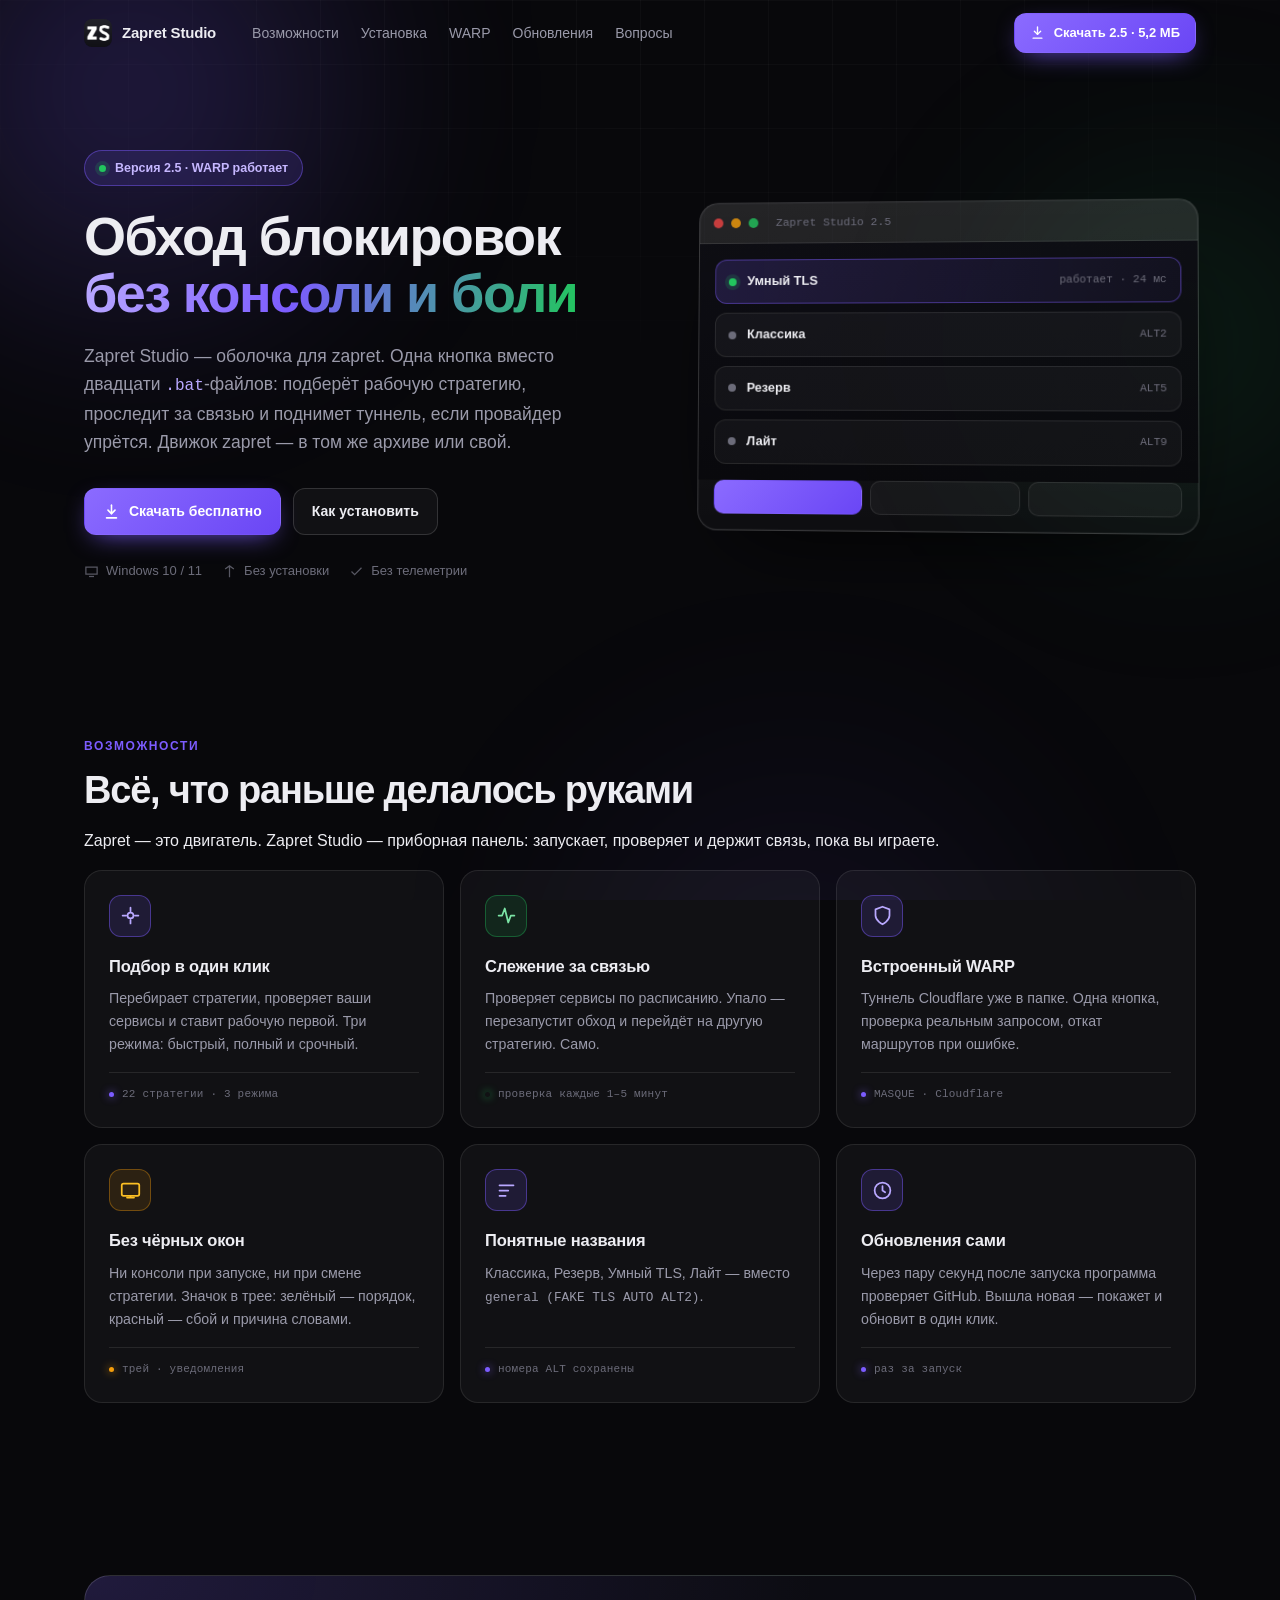
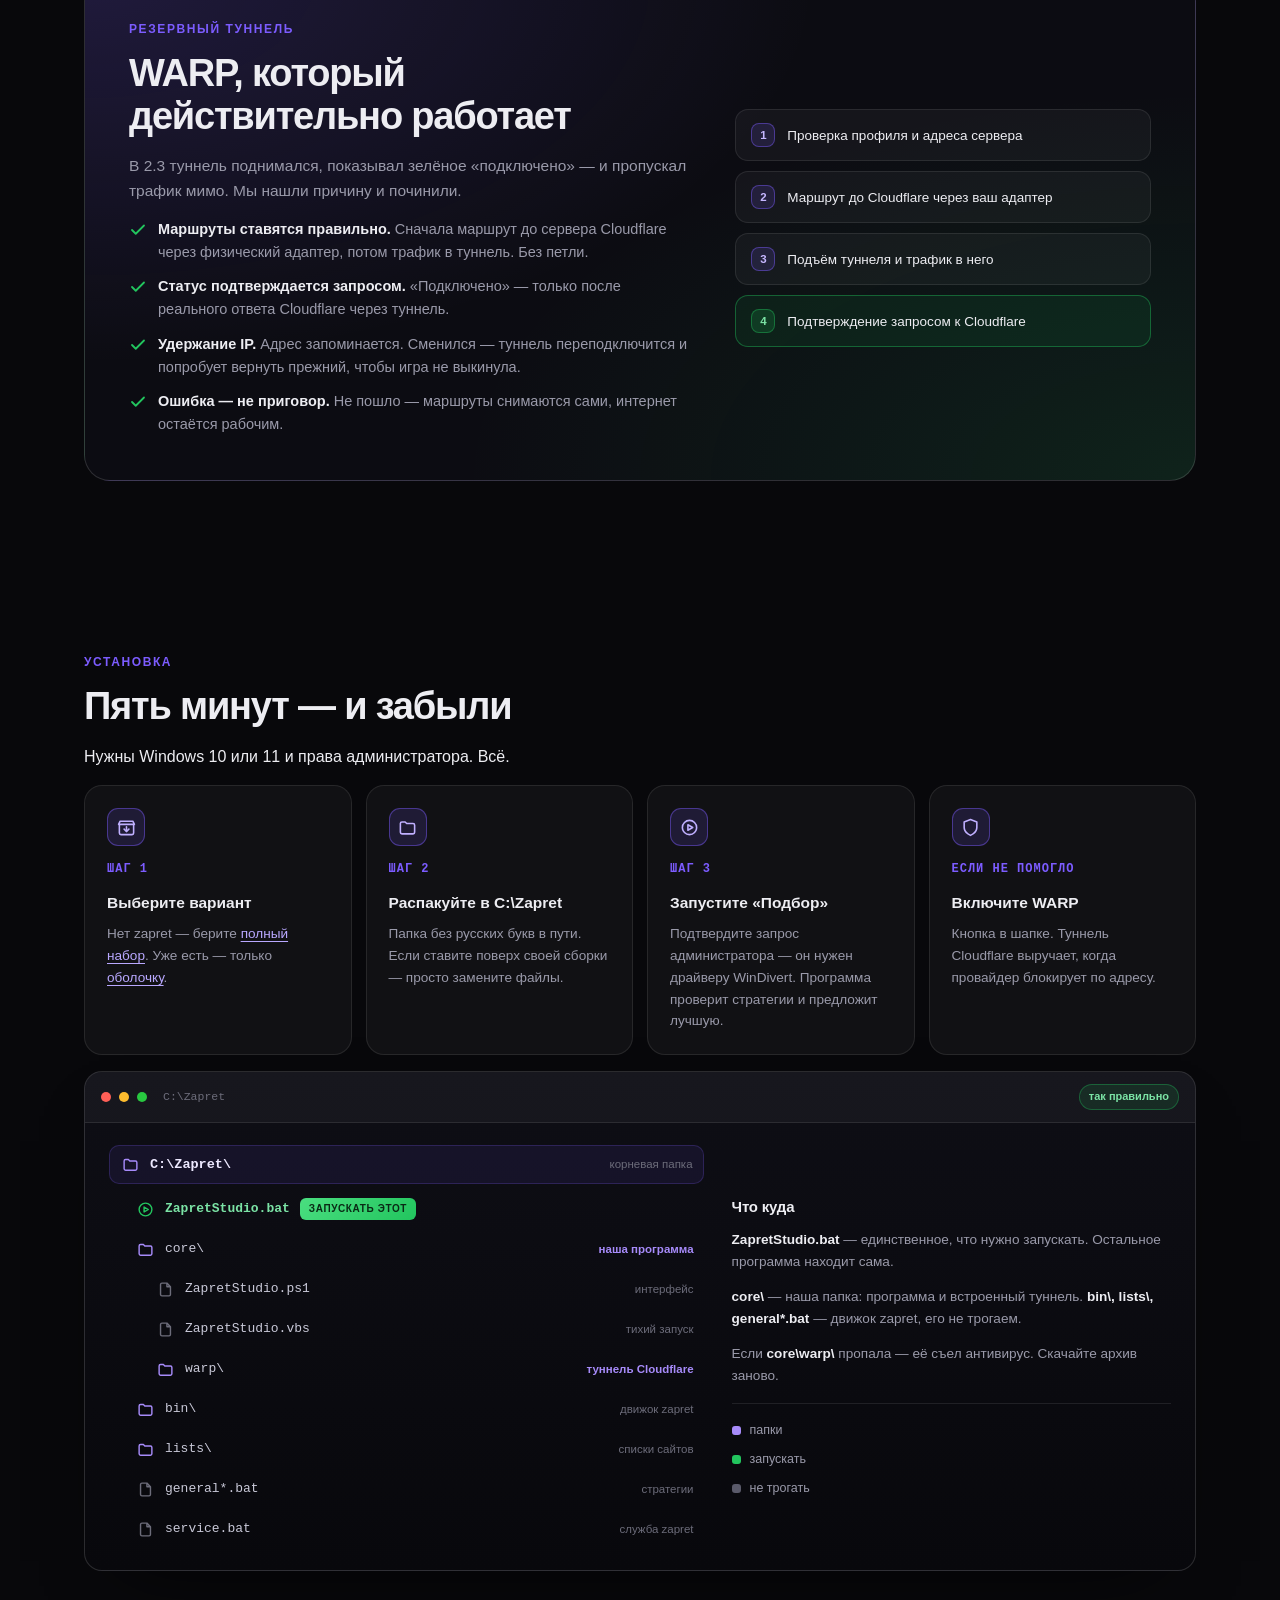
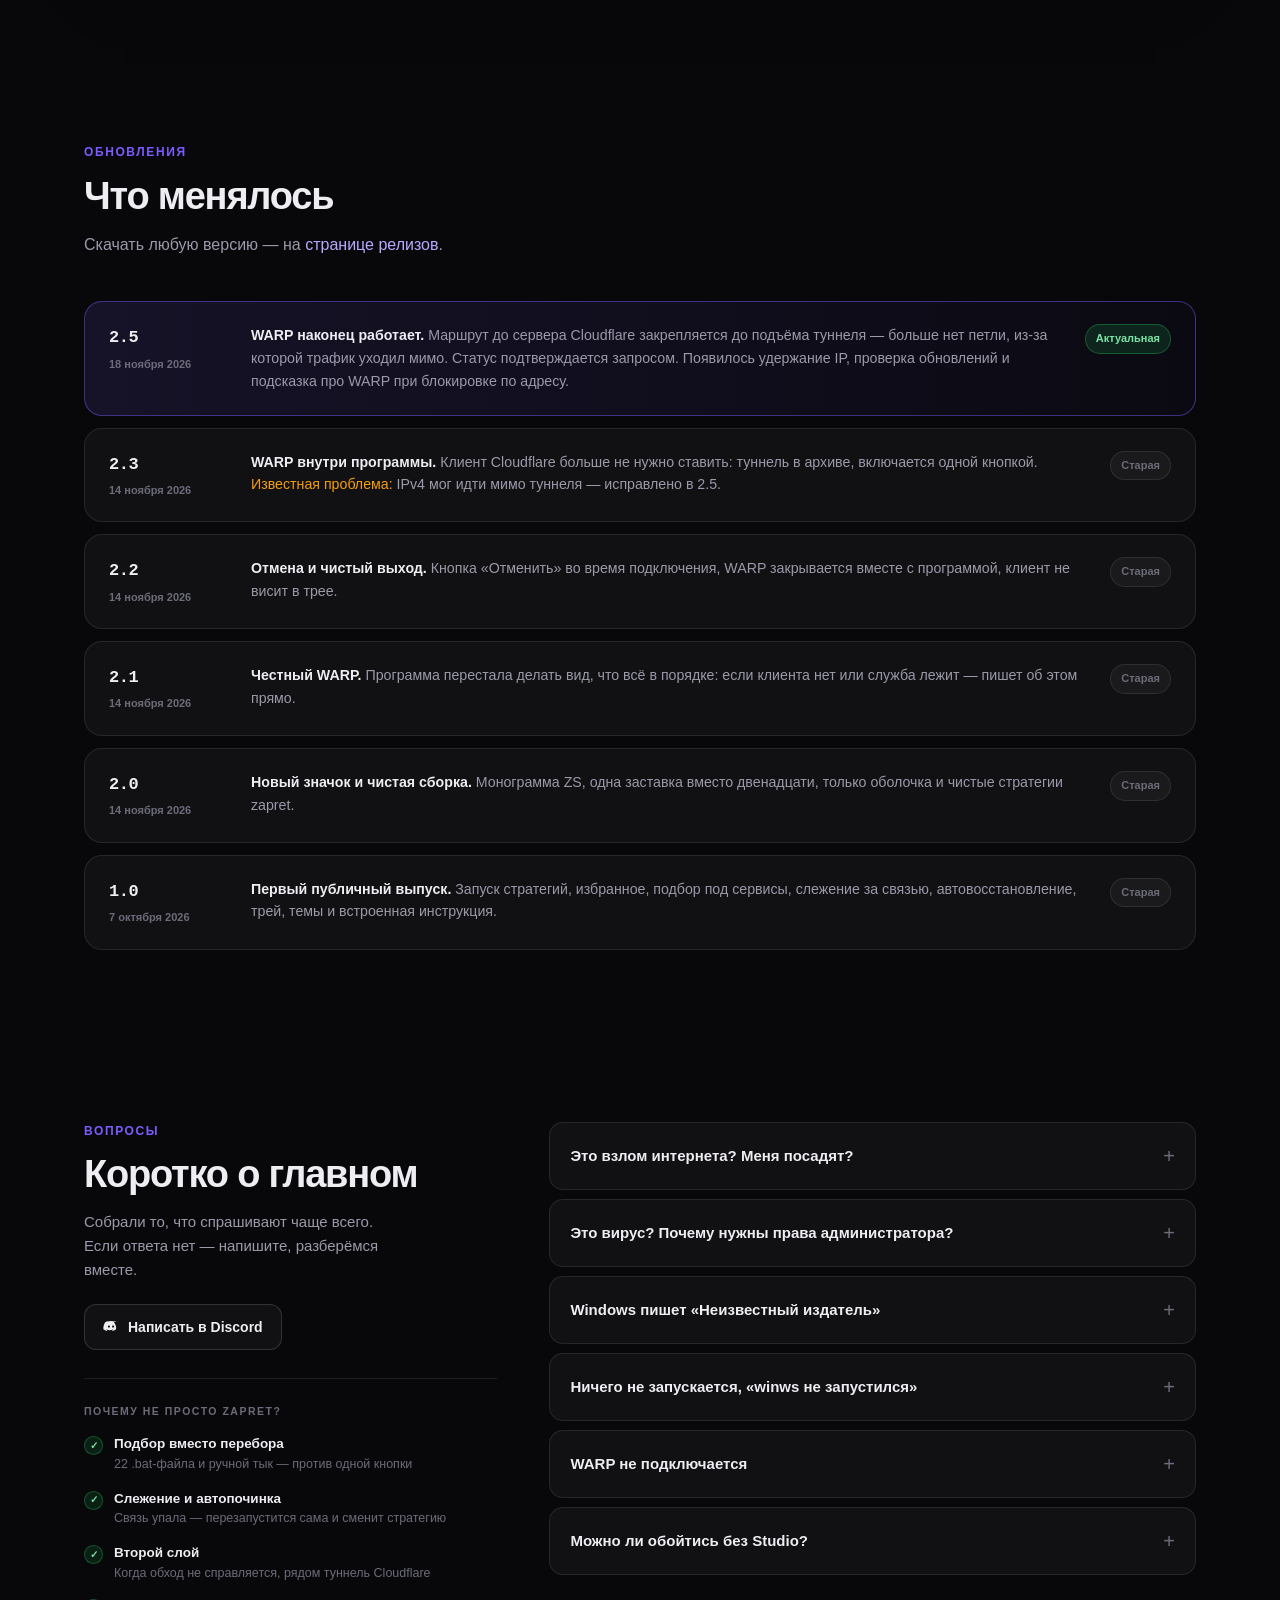
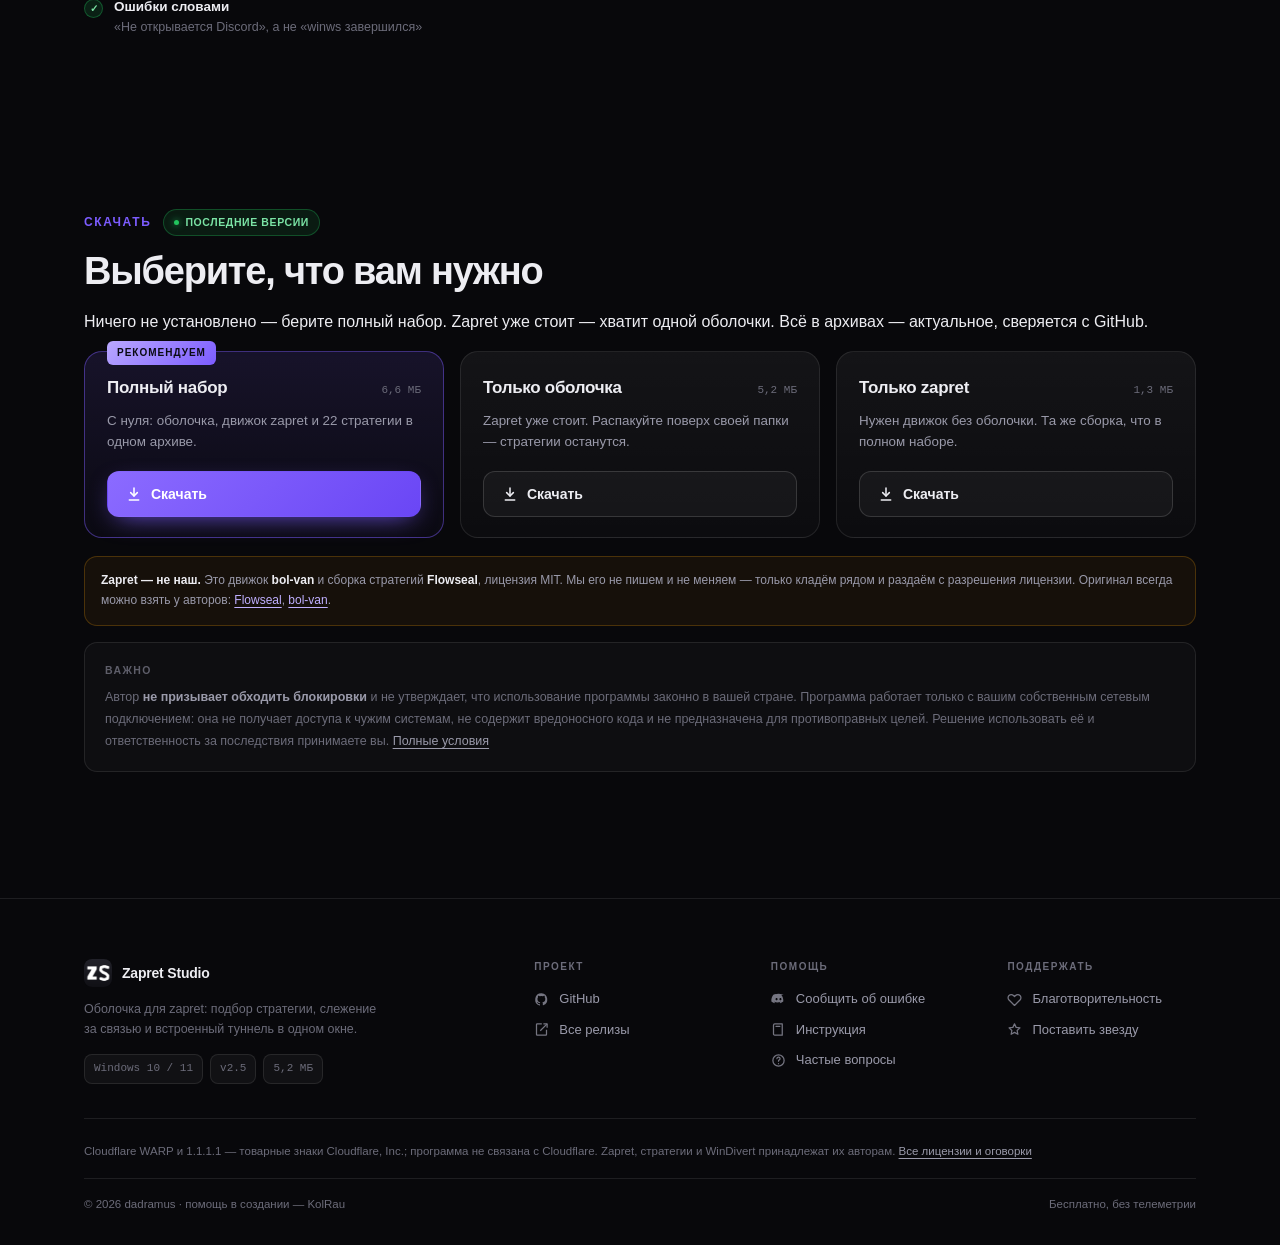
==== commit a912525f: "дисклеймеры: назначение программы, отказ от призывов, усиленный FAQ" ====
--- a/index.html
+++ b/index.html
@@ -272,7 +272,7 @@
       <div class="faq">
         <details class="rv">
           <summary>Это взлом интернета? Меня посадят?</summary>
-          <p>Нет. Программа не меняет сайты и не обходит ничего, кроме фильтрации у провайдера, — то же самое делает оригинальный zapret. За соблюдение законов своей страны отвечаете вы сами.</p>
+          <p>Программа не взламывает сайты, не получает доступ к чужим системам и не содержит вредоносного кода. Она настраивает сетевое подключение вашего же компьютера — то же самое делает оригинальный zapret. Автор не призывает нарушать закон и не гарантирует, что использование разрешено в вашей стране. <b>За соблюдение законов своей страны отвечаете вы сами.</b></p>
         </details>
         <details class="rv">
           <summary>Это вирус? Почему нужны права администратора?</summary>
@@ -342,6 +342,14 @@
         Мы его не пишем и не меняем — только кладём рядом и раздаём с разрешения лицензии.
         Оригинал всегда можно взять у авторов: <a href="https://github.com/Flowseal/zapret-discord-youtube/releases" target="_blank" rel="noopener">Flowseal</a>,
         <a href="https://github.com/bol-van/zapret" target="_blank" rel="noopener">bol-van</a>.
+      </div>
+      <div class="legal-note rv">
+        <span class="lh">Важно</span>
+        Автор <b>не призывает обходить блокировки</b> и не утверждает, что использование программы законно в вашей стране.
+        Программа работает только с вашим собственным сетевым подключением: она не получает доступа к чужим системам,
+        не содержит вредоносного кода и не предназначена для противоправных целей.
+        Решение использовать её и ответственность за последствия принимаете вы.
+        <a href="legal.html">Полные условия</a>
       </div>
 
   </section>
--- a/style.css
+++ b/style.css
@@ -515,3 +515,11 @@
   text-transform:uppercase;color:#7BE3A5;background:rgba(34,197,94,.1);
   border:1px solid rgba(34,197,94,.3);padding:4px 10px;border-radius:999px;white-space:nowrap}
 .fresh i{width:5px;height:5px;border-radius:50%;background:#22C55E;box-shadow:0 0 7px rgba(34,197,94,.9);flex:none}
+
+/* дисклеймер */
+.legal-note{margin-top:16px;padding:18px 20px;border-radius:13px;font-size:12.5px;line-height:1.75;
+  color:var(--dim);background:rgba(255,255,255,.028);border:1px solid var(--stroke)}
+.legal-note b{color:var(--sub);font-weight:650}
+.legal-note .lh{display:block;font-size:10.5px;font-weight:800;letter-spacing:1.4px;text-transform:uppercase;
+  color:var(--dim);margin-bottom:8px;opacity:.85}
+.legal-note a{color:var(--sub);text-decoration:underline;text-underline-offset:3px}
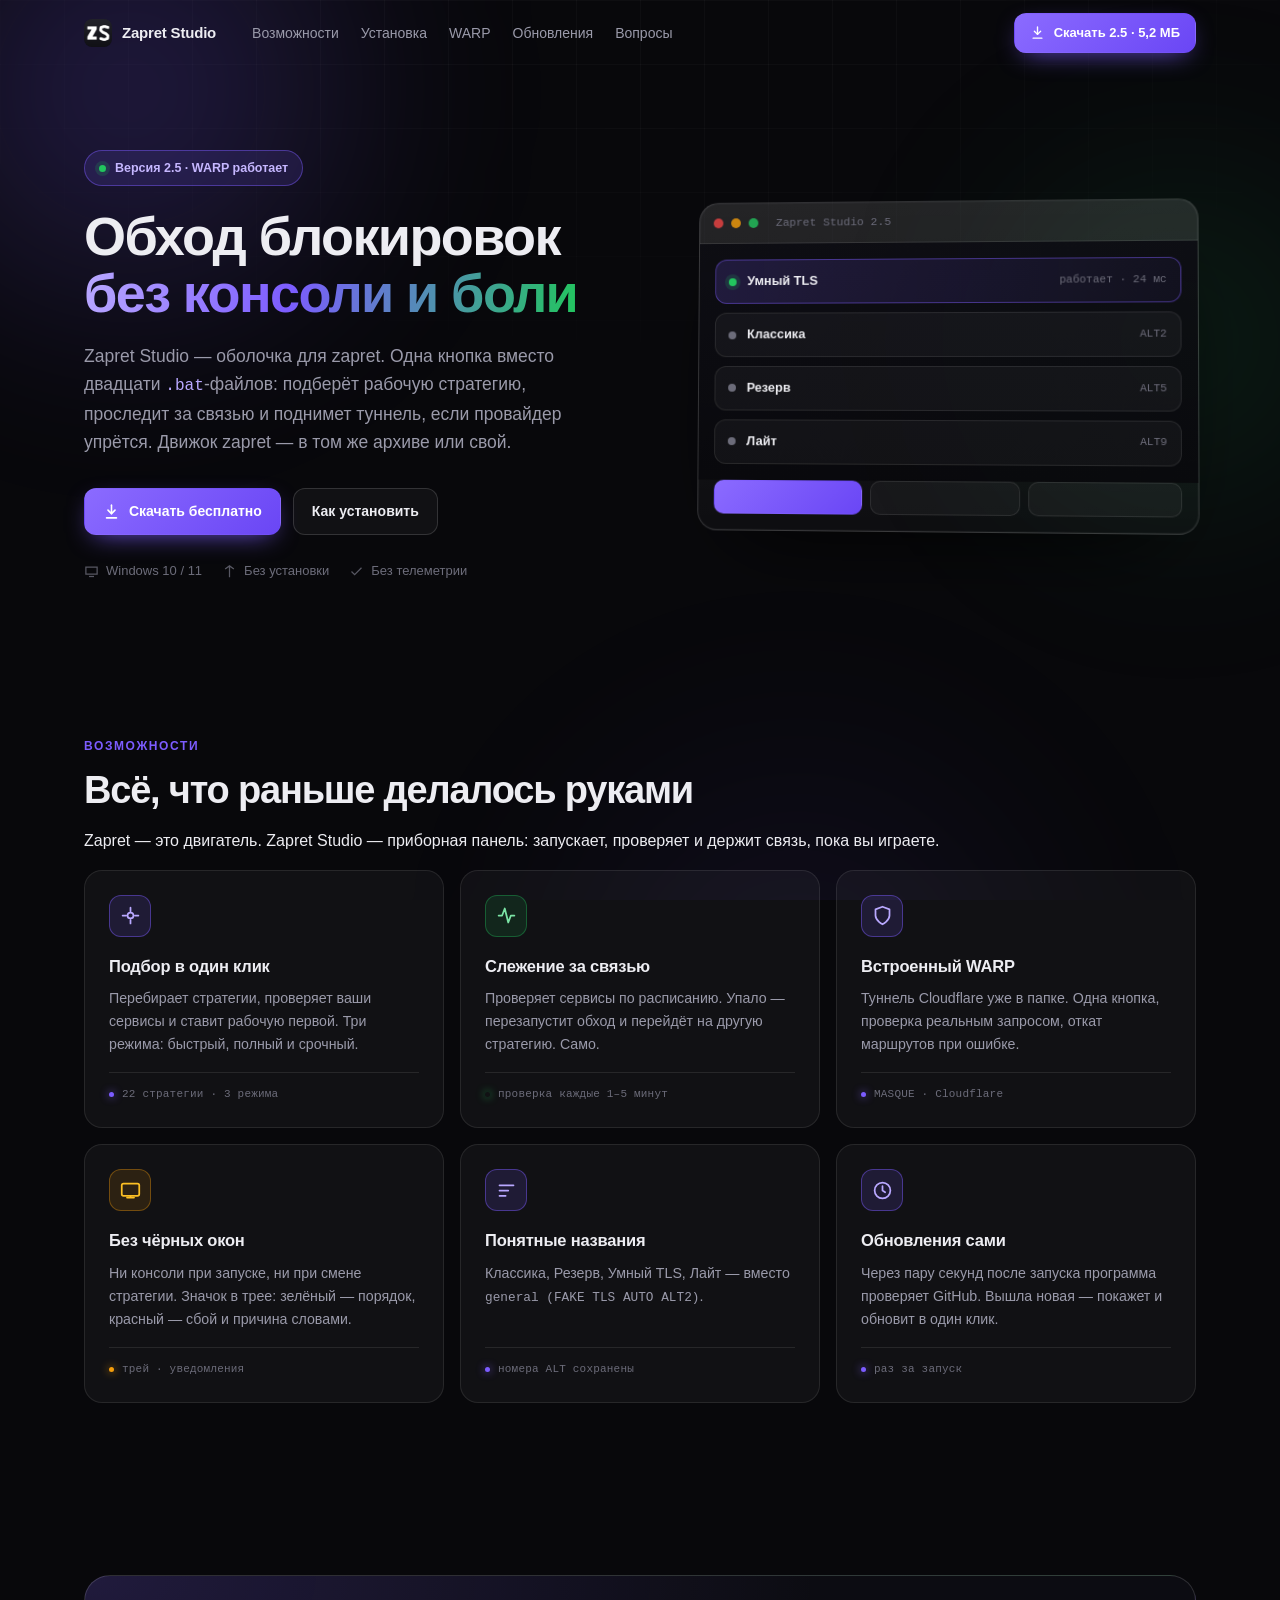
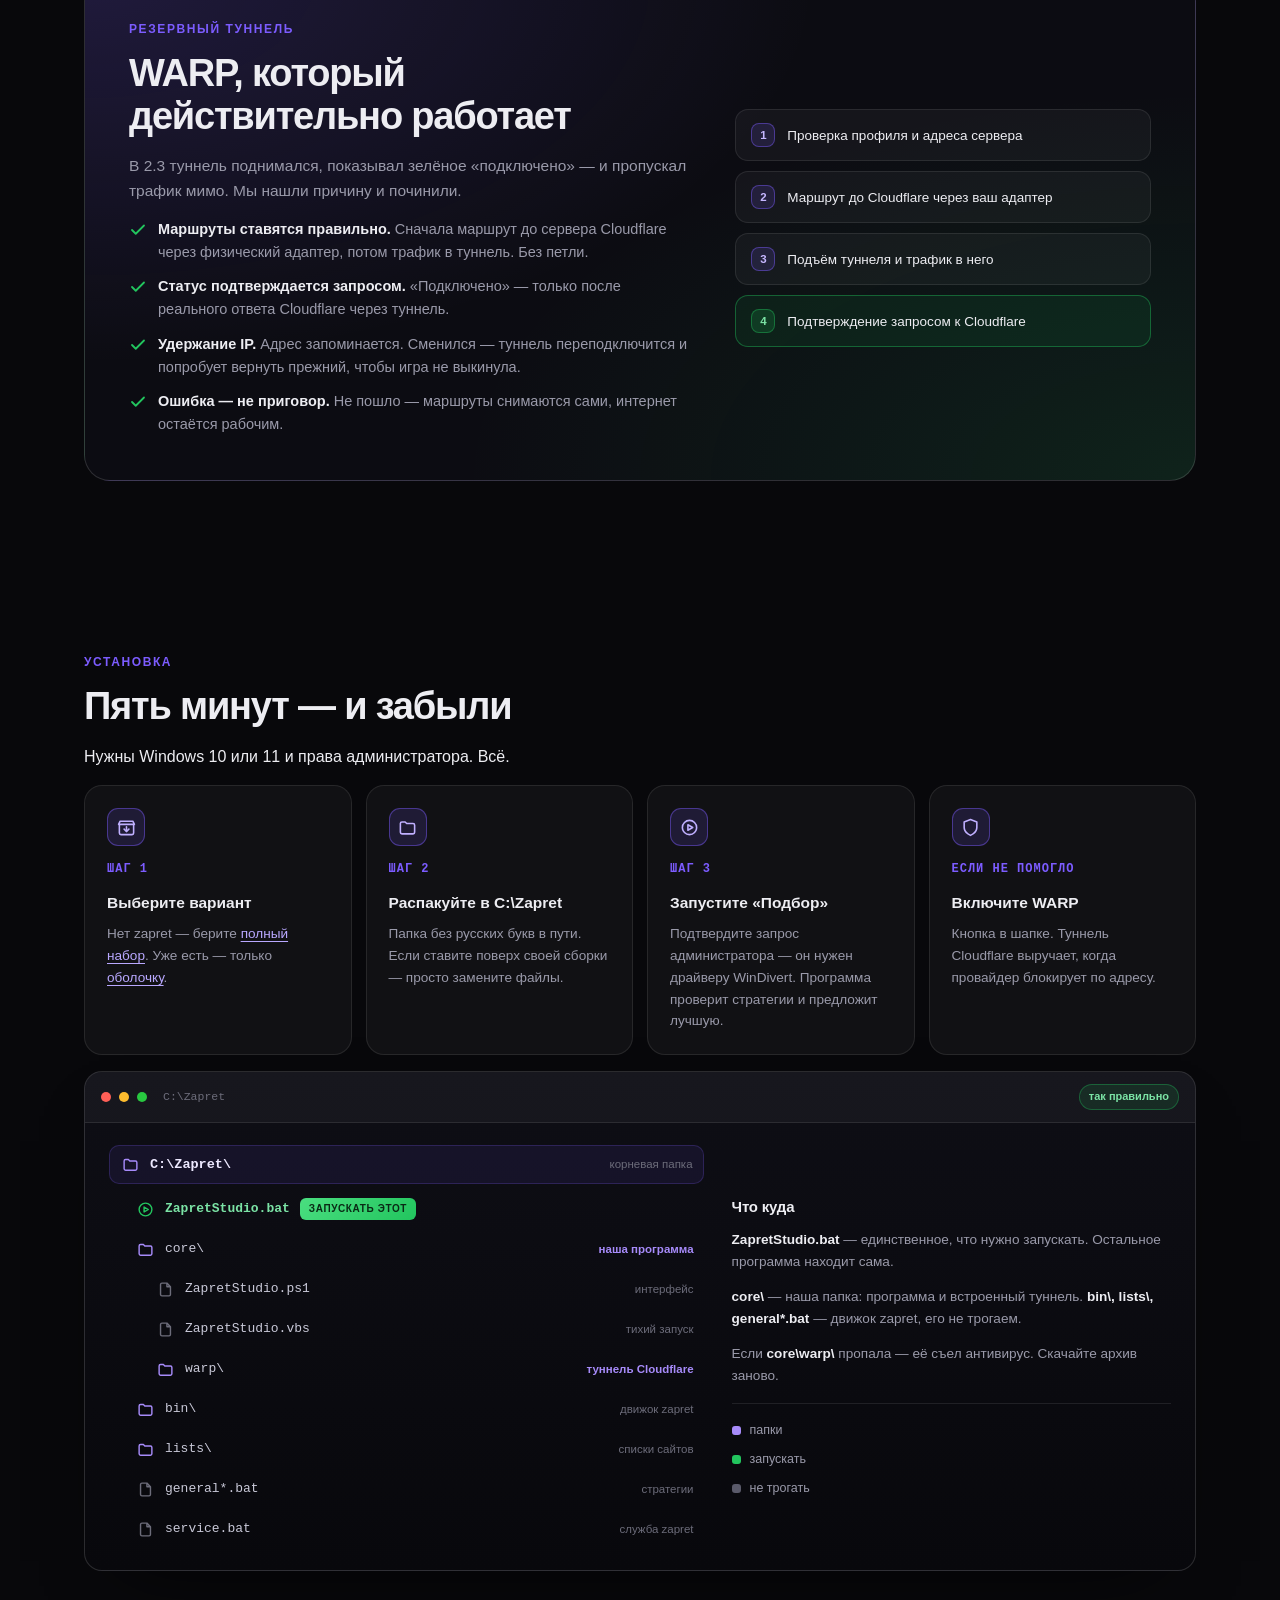
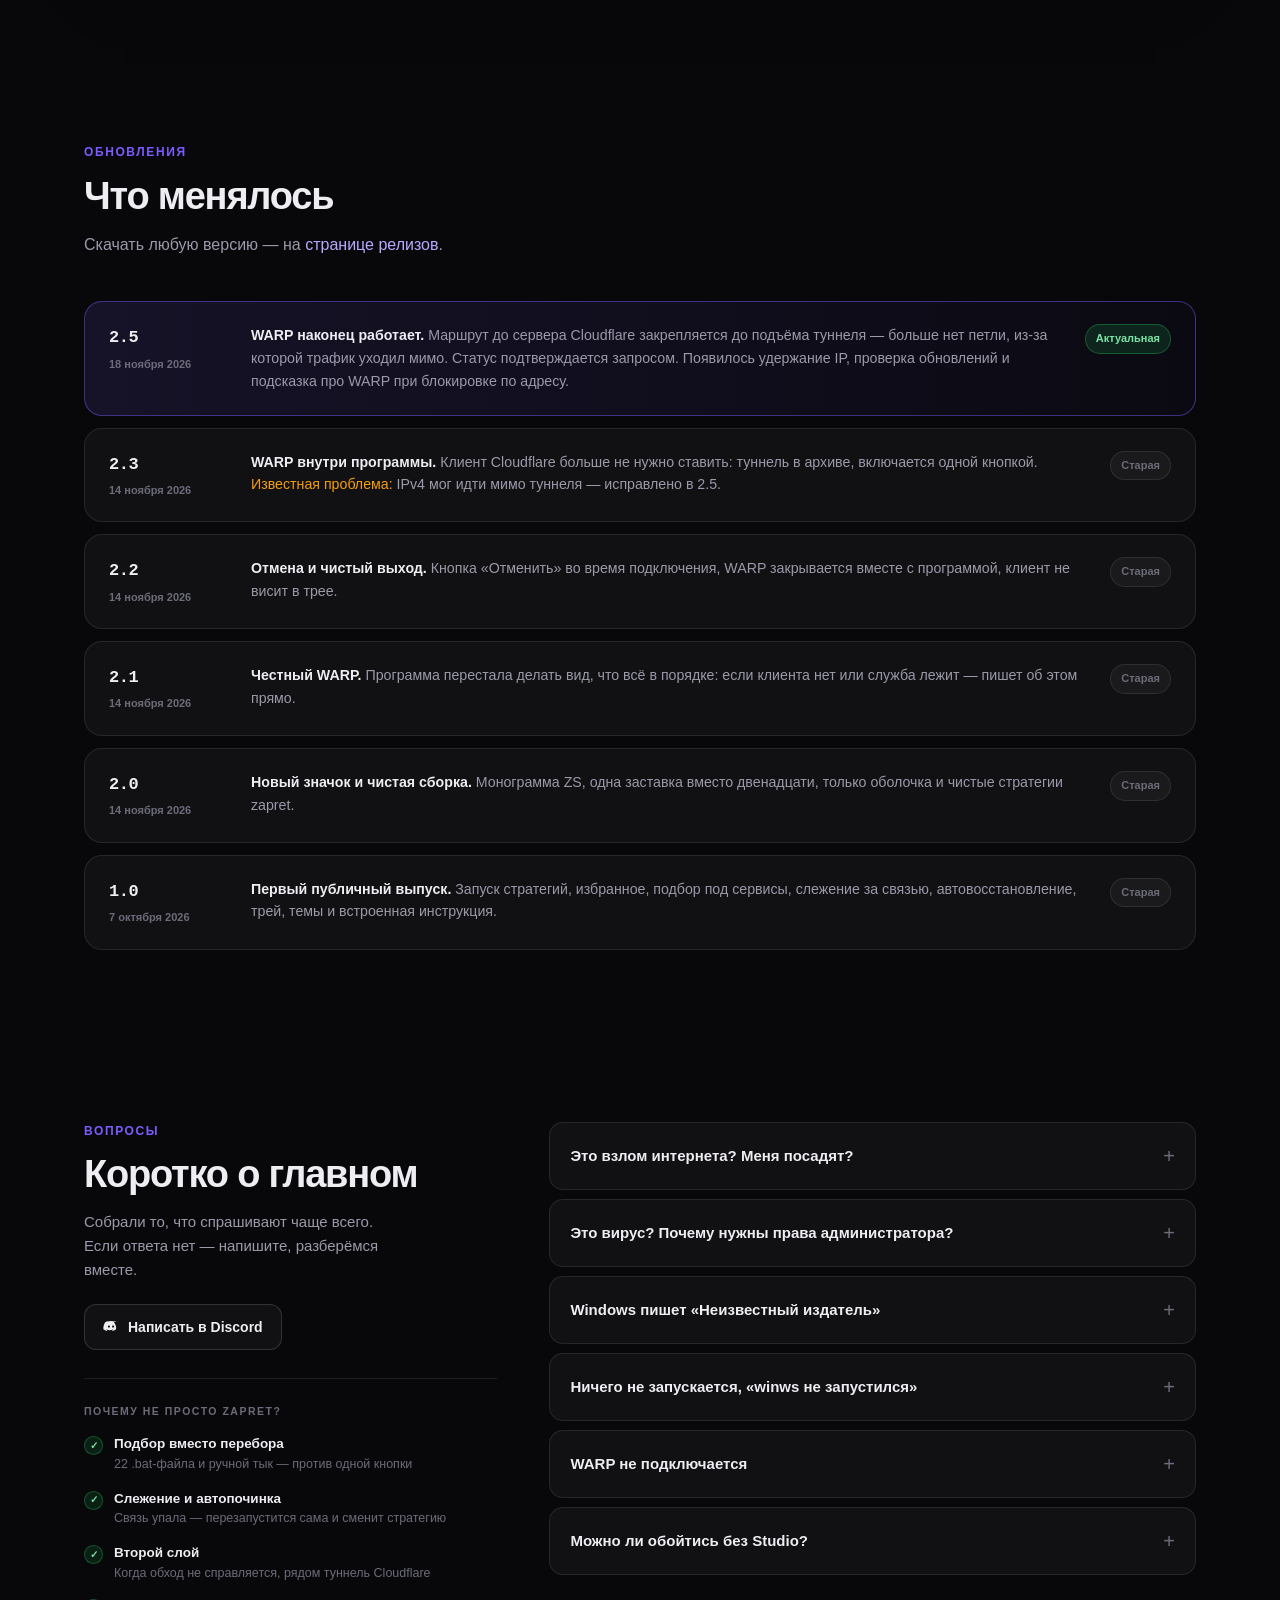
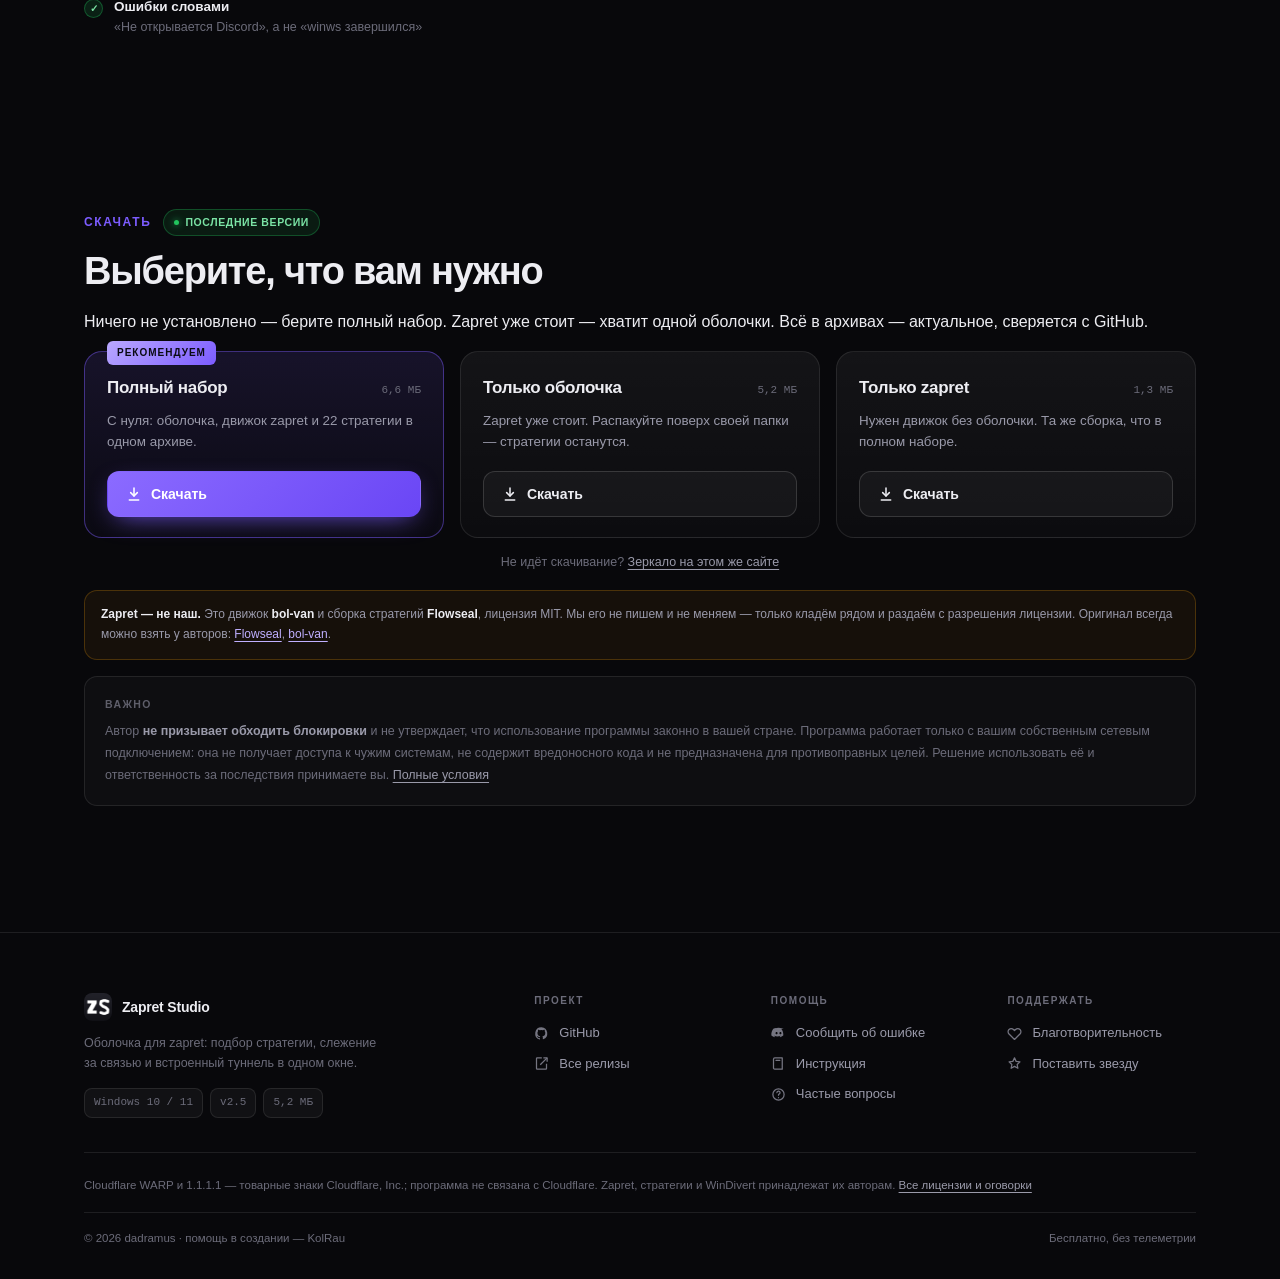
==== commit 4bd21d6f: "скачивание с GitHub Releases + зеркало на сайте" ====
--- a/index.html
+++ b/index.html
@@ -314,7 +314,7 @@
           <span class="rec-t">рекомендуем</span>
           <div class="dl-top"><h3>Полный набор</h3><div class="sz">6,6 МБ</div></div>
           <p>С нуля: оболочка, движок zapret и 22 стратегии в одном архиве.</p>
-          <a class="btn btn-p" href="download/ZapretStudio-v2.5-full.zip">
+          <a class="btn btn-p" href="https://github.com/dadramus/ZapretStudio/releases/download/v2.5/ZapretStudio-v2.5-full.zip">
             <svg width="16" height="16" viewBox="0 0 24 24" fill="none" stroke="currentColor" stroke-width="2.3" stroke-linecap="round" stroke-linejoin="round"><path d="M12 3v12"/><path d="m7 10 5 5 5-5"/><path d="M5 21h14"/></svg>
             Скачать
           </a>
@@ -322,7 +322,7 @@
         <div class="dl-card rv" style="--d:70ms">
           <div class="dl-top"><h3>Только оболочка</h3><div class="sz">5,2 МБ</div></div>
           <p>Zapret уже стоит. Распакуйте поверх своей папки — стратегии останутся.</p>
-          <a class="btn btn-g" href="download/ZapretStudio-v2.5.zip">
+          <a class="btn btn-g" href="https://github.com/dadramus/ZapretStudio/releases/download/v2.5/ZapretStudio-v2.5.zip">
             <svg width="16" height="16" viewBox="0 0 24 24" fill="none" stroke="currentColor" stroke-width="2.3" stroke-linecap="round" stroke-linejoin="round"><path d="M12 3v12"/><path d="m7 10 5 5 5-5"/><path d="M5 21h14"/></svg>
             Скачать
           </a>
@@ -330,12 +330,14 @@
         <div class="dl-card rv" style="--d:140ms">
           <div class="dl-top"><h3>Только zapret</h3><div class="sz">1,3 МБ</div></div>
           <p>Нужен движок без оболочки. Та же сборка, что в полном наборе.</p>
-          <a class="btn btn-g" href="download/zapret-original.zip">
+          <a class="btn btn-g" href="https://github.com/dadramus/ZapretStudio/releases/download/v2.5/zapret-original.zip">
             <svg width="16" height="16" viewBox="0 0 24 24" fill="none" stroke="currentColor" stroke-width="2.3" stroke-linecap="round" stroke-linejoin="round"><path d="M12 3v12"/><path d="m7 10 5 5 5-5"/><path d="M5 21h14"/></svg>
             Скачать
           </a>
         </div>
       </div>
+
+      <p class="dl-fallback rv">Не идёт скачивание? <a href="download/ZapretStudio-v2.5-full.zip">Зеркало на этом же сайте</a></p>
 
       <div class="dl-note rv">
         <b>Zapret — не наш.</b> Это движок <b>bol-van</b> и сборка стратегий <b>Flowseal</b>, лицензия MIT.
--- a/style.css
+++ b/style.css
@@ -523,3 +523,8 @@
 .legal-note .lh{display:block;font-size:10.5px;font-weight:800;letter-spacing:1.4px;text-transform:uppercase;
   color:var(--dim);margin-bottom:8px;opacity:.85}
 .legal-note a{color:var(--sub);text-decoration:underline;text-underline-offset:3px}
+
+/* запасное зеркало под карточками */
+.dl-fallback{text-align:center;margin:14px 0 0;font-size:12.5px;color:var(--dim)}
+.dl-fallback a{color:var(--sub);text-decoration:underline;text-underline-offset:3px}
+.dl-fallback a:hover{color:var(--text)}
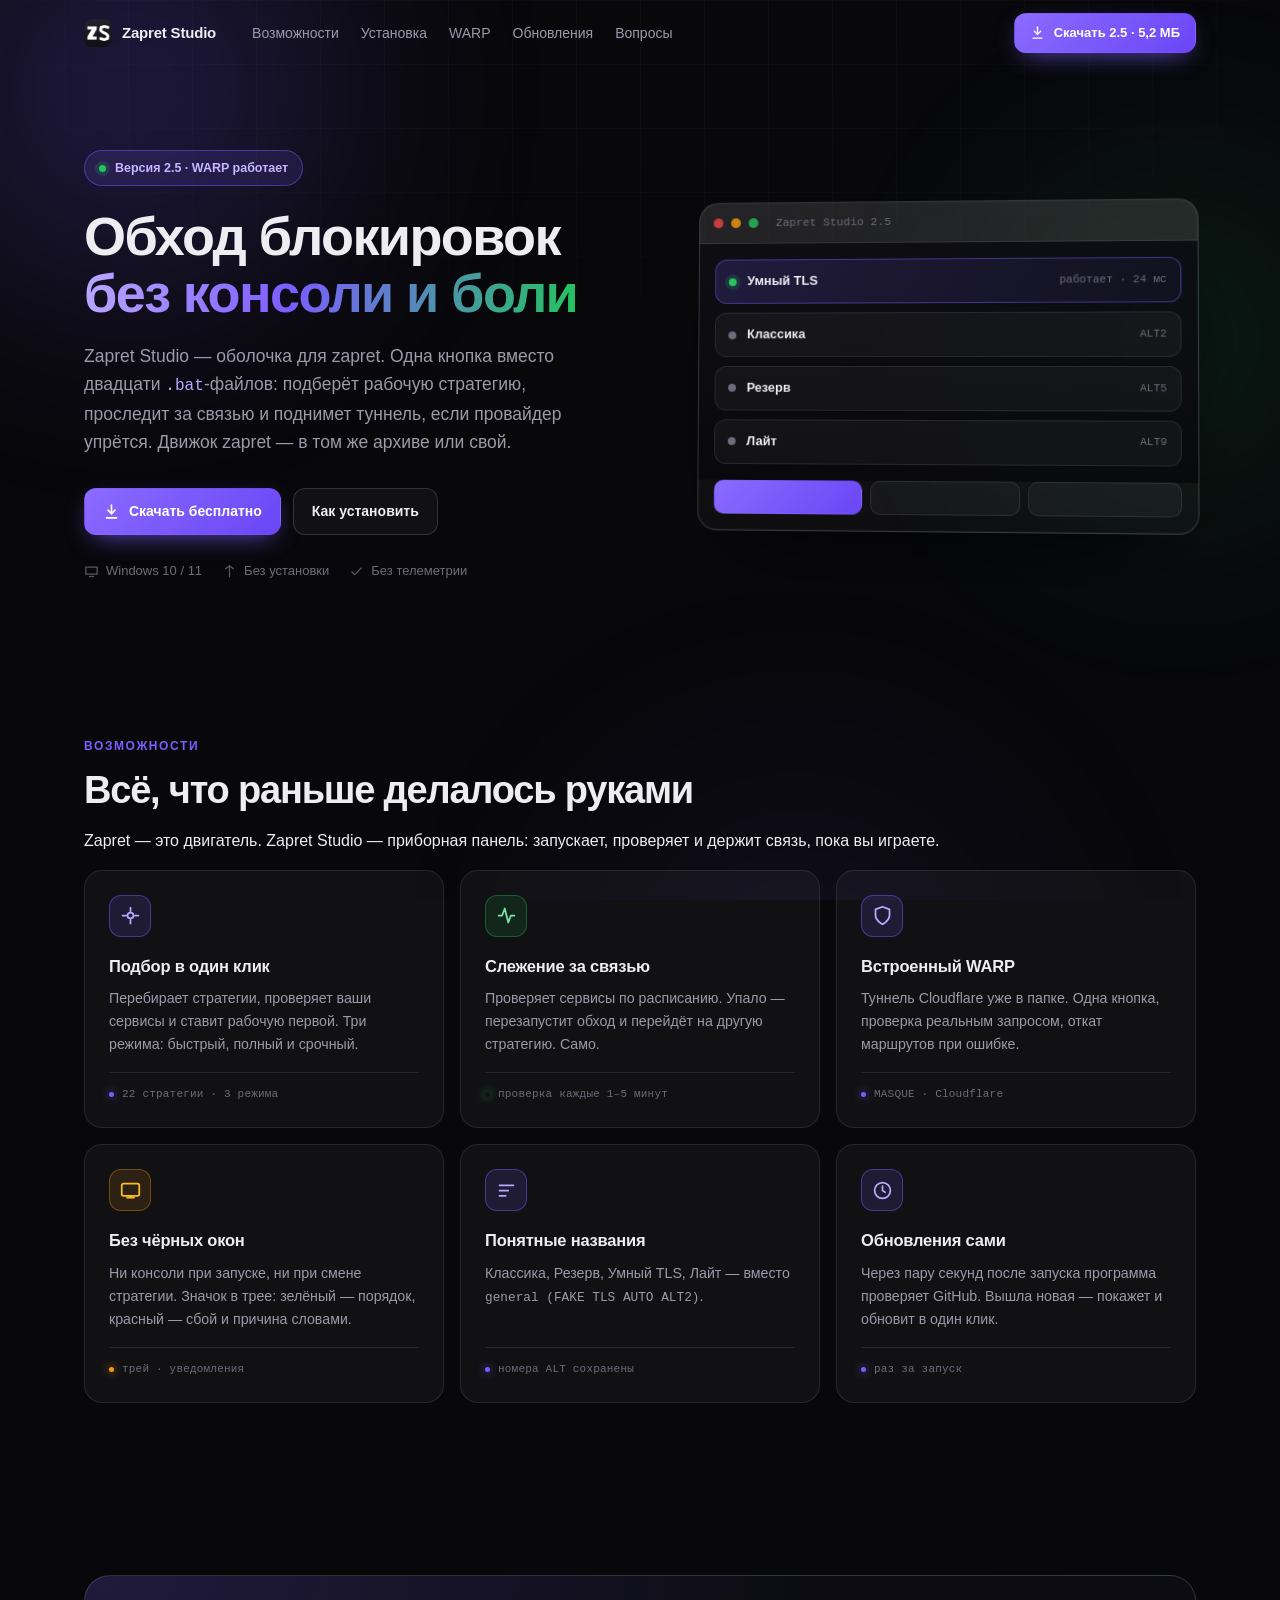
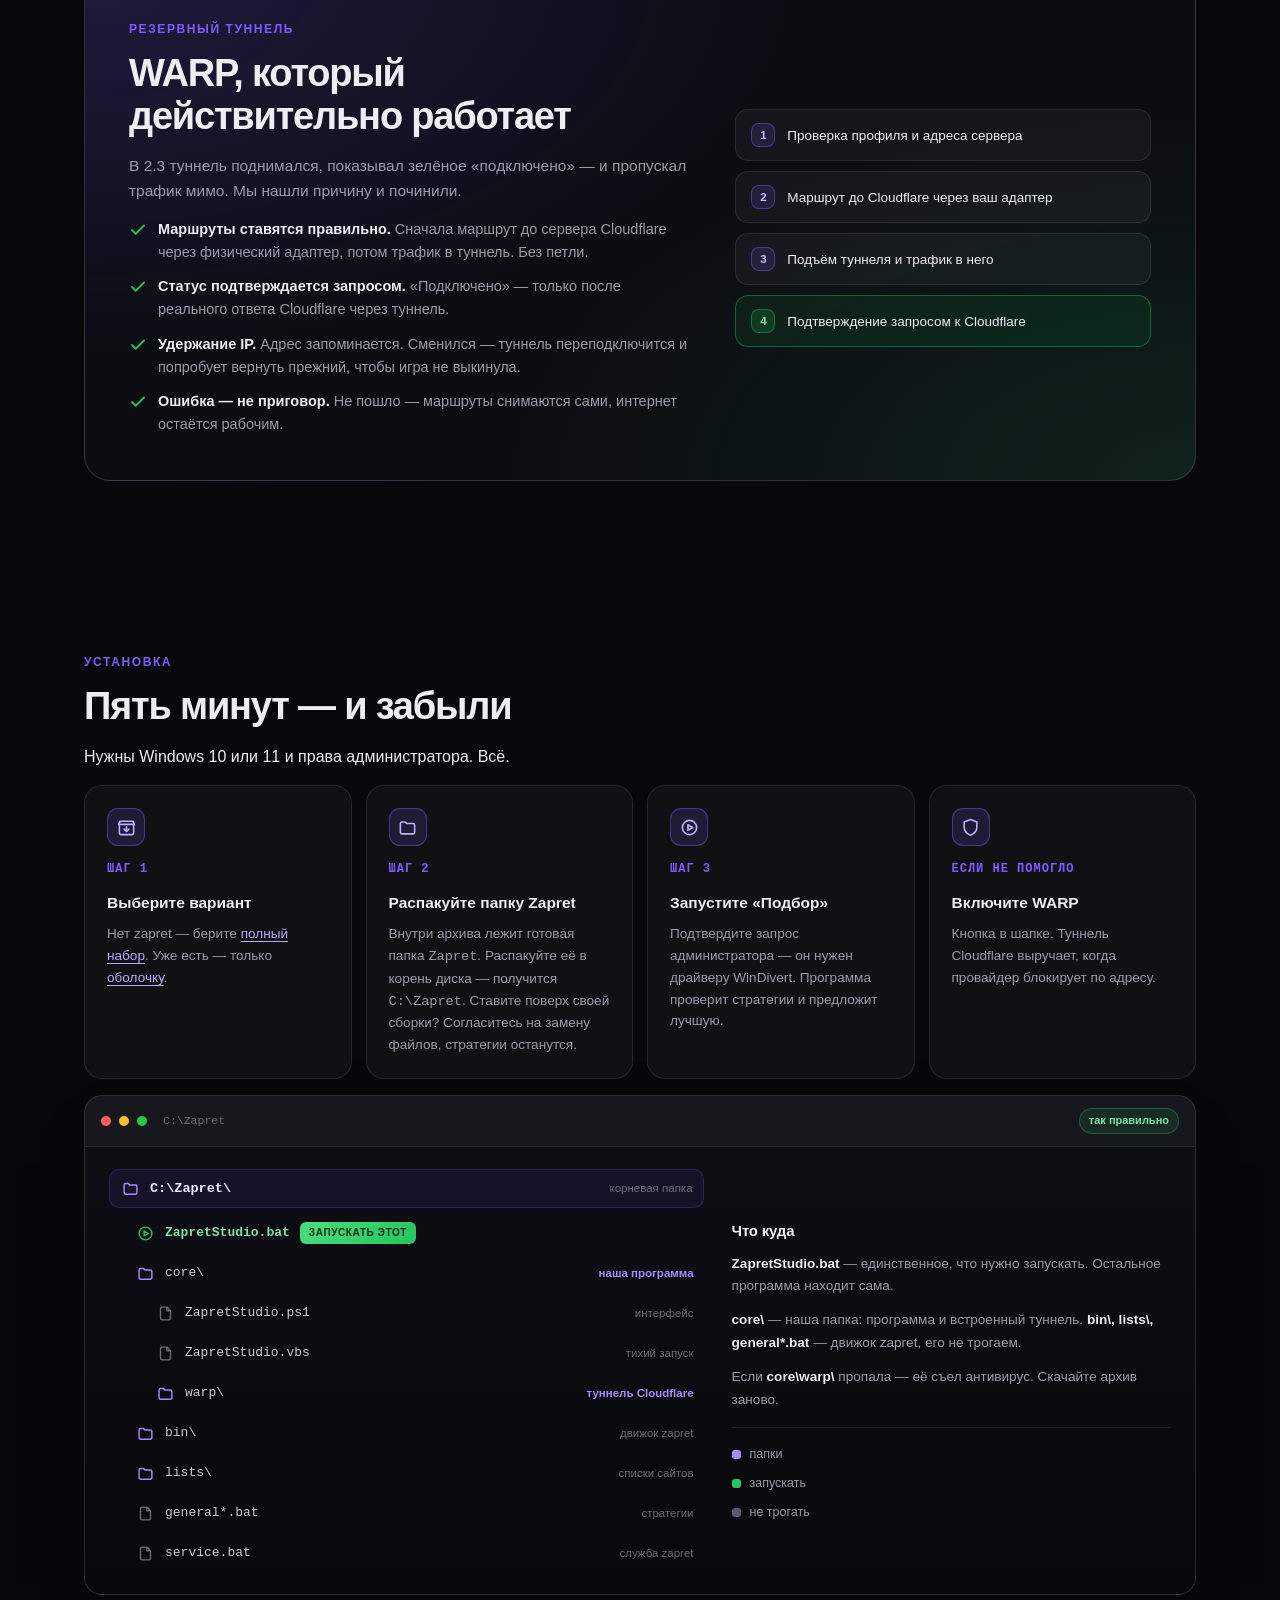
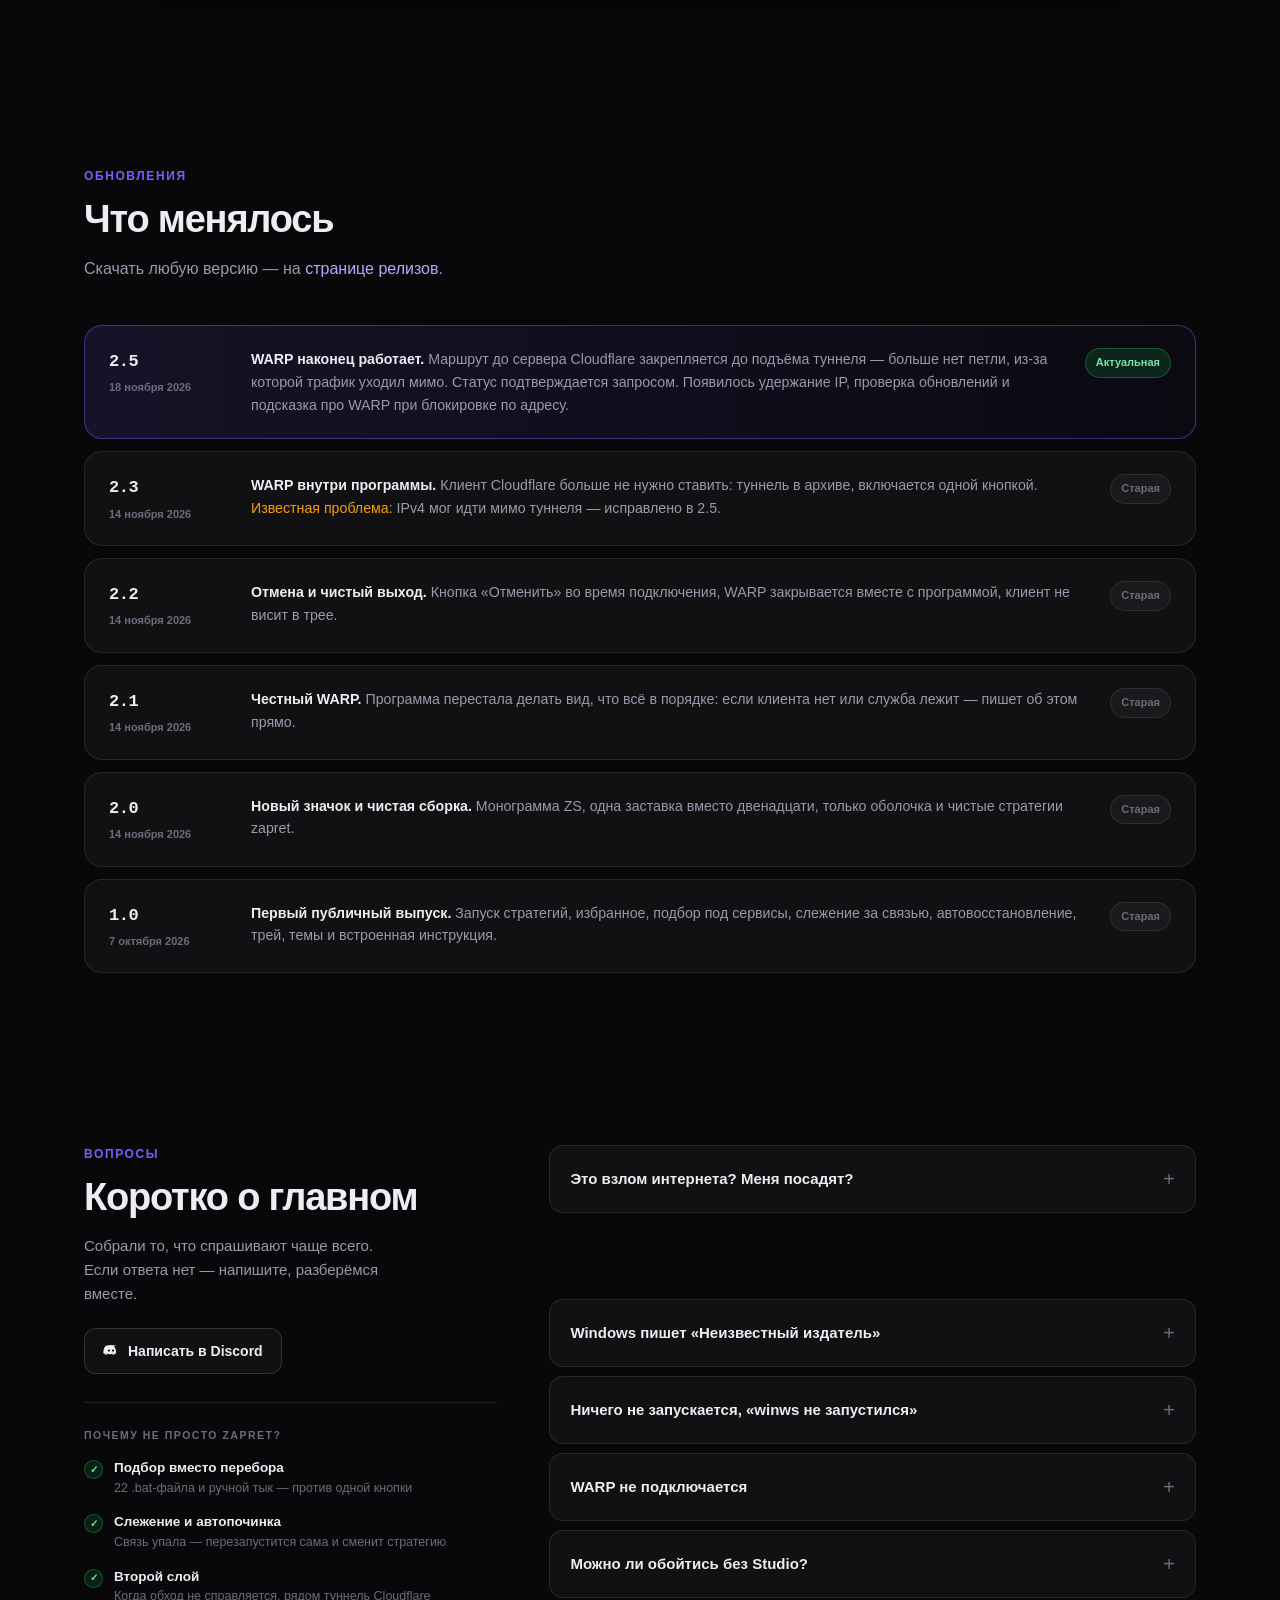
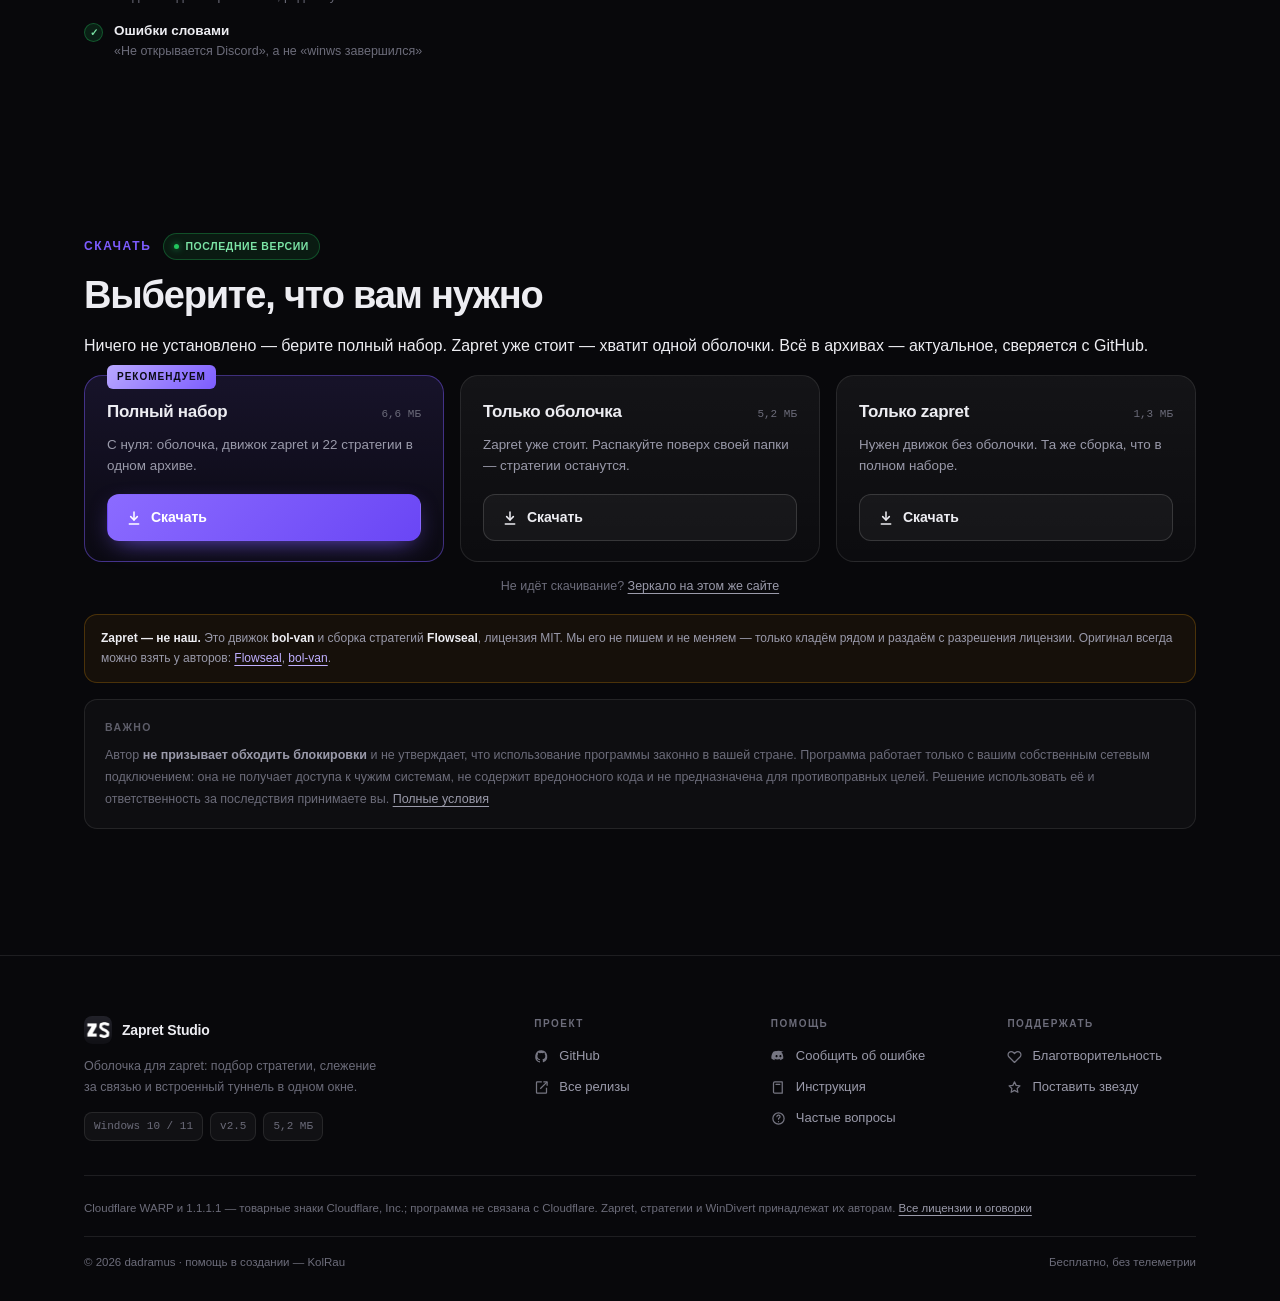
==== commit 1395d081: "архивы пересобраны с корневой папкой Zapret, обновлены размеры и хеши" ====
--- a/index.html
+++ b/index.html
@@ -159,8 +159,8 @@
         <div class="step rv" style="--d:60ms">
           <div class="sicon"><svg viewBox="0 0 24 24" fill="none" stroke="currentColor" stroke-width="2" stroke-linecap="round" stroke-linejoin="round"><path d="M3 7a2 2 0 0 1 2-2h4l2 2h8a2 2 0 0 1 2 2v9a2 2 0 0 1-2 2H5a2 2 0 0 1-2-2z"/></svg></div>
           <div class="num">ШАГ 2</div>
-          <h3>Распакуйте в C:\Zapret</h3>
-          <p>Папка без русских букв в пути. Если ставите поверх своей сборки — просто замените файлы.</p>
+          <h3>Распакуйте папку Zapret</h3>
+          <p>Внутри архива лежит готовая папка <code>Zapret</code>. Распакуйте её в корень диска — получится <code>C:\Zapret</code>. Ставите поверх своей сборки? Согласитесь на замену файлов, стратегии останутся.</p>
         </div>
         <div class="step rv" style="--d:120ms">
           <div class="sicon"><svg viewBox="0 0 24 24" fill="none" stroke="currentColor" stroke-width="2" stroke-linecap="round" stroke-linejoin="round"><circle cx="12" cy="12" r="9"/><path d="M10 8.5l6 3.5-6 3.5z"/></svg></div>
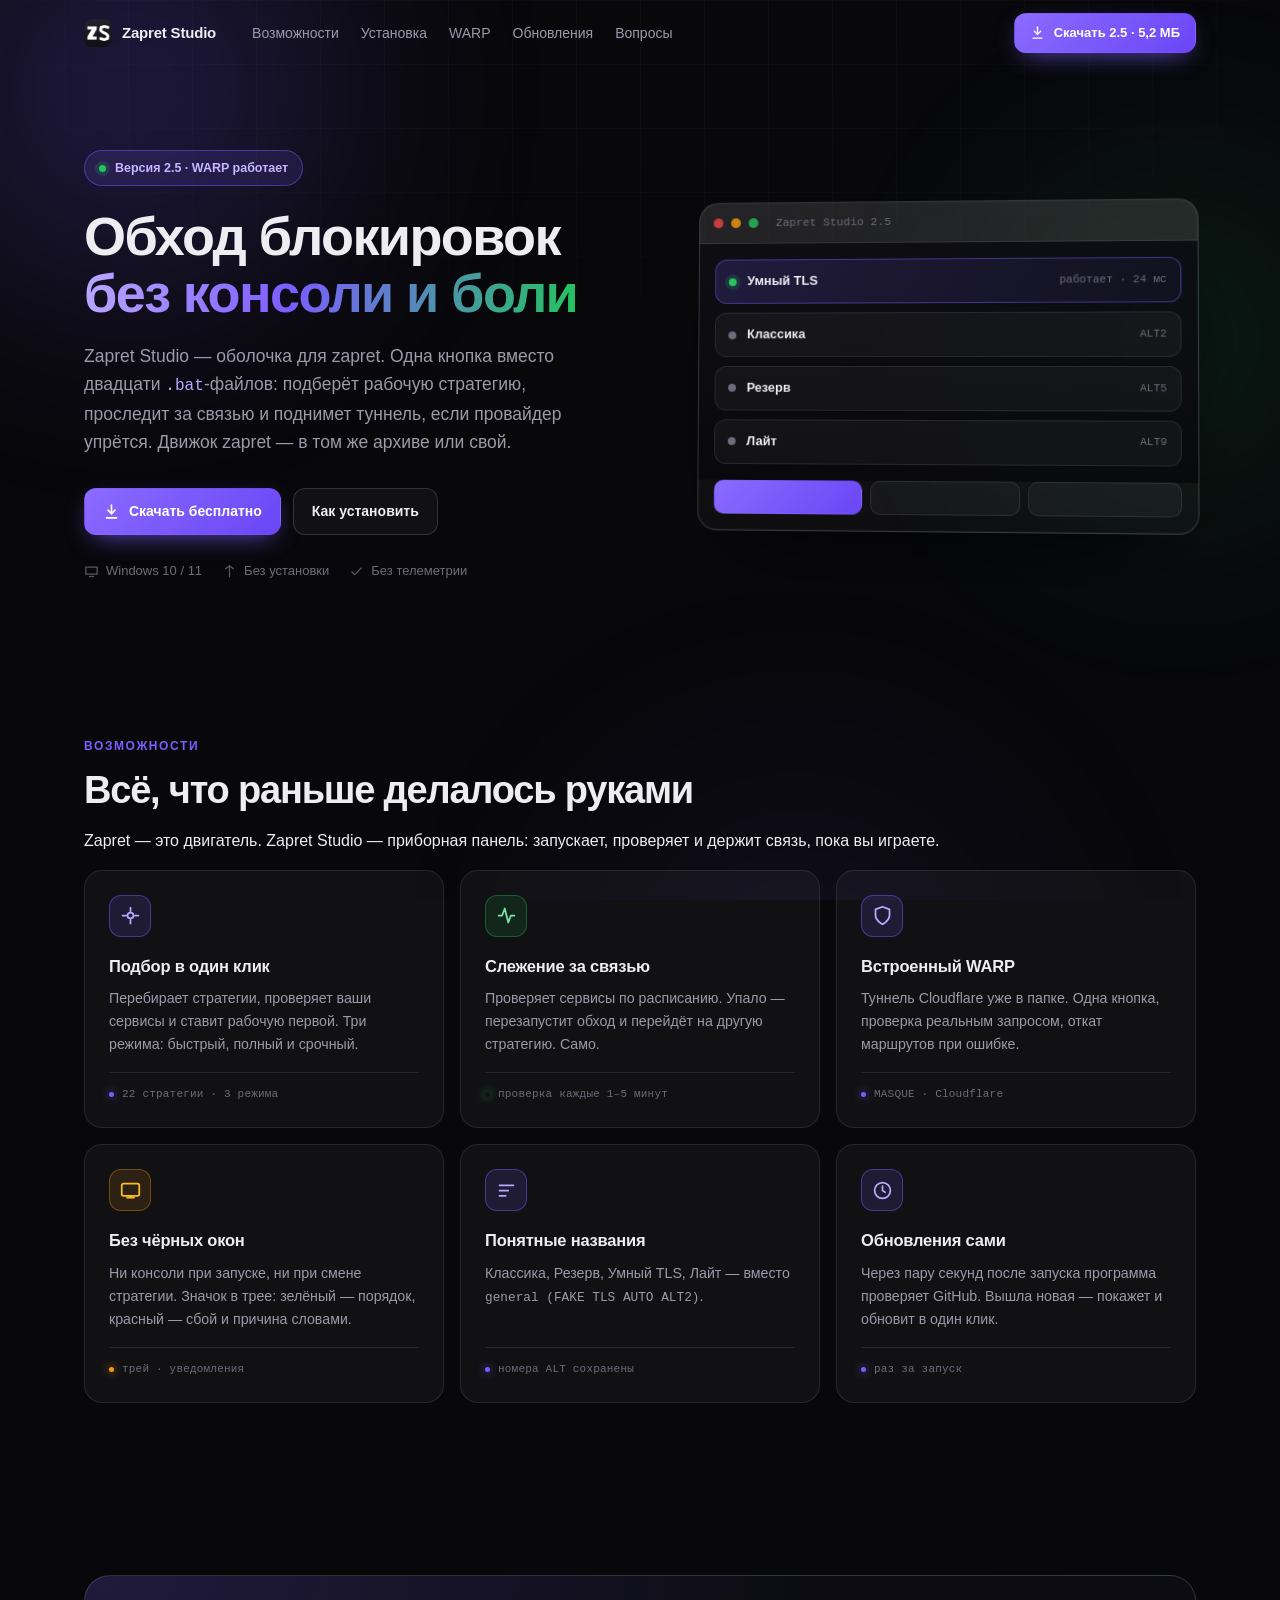
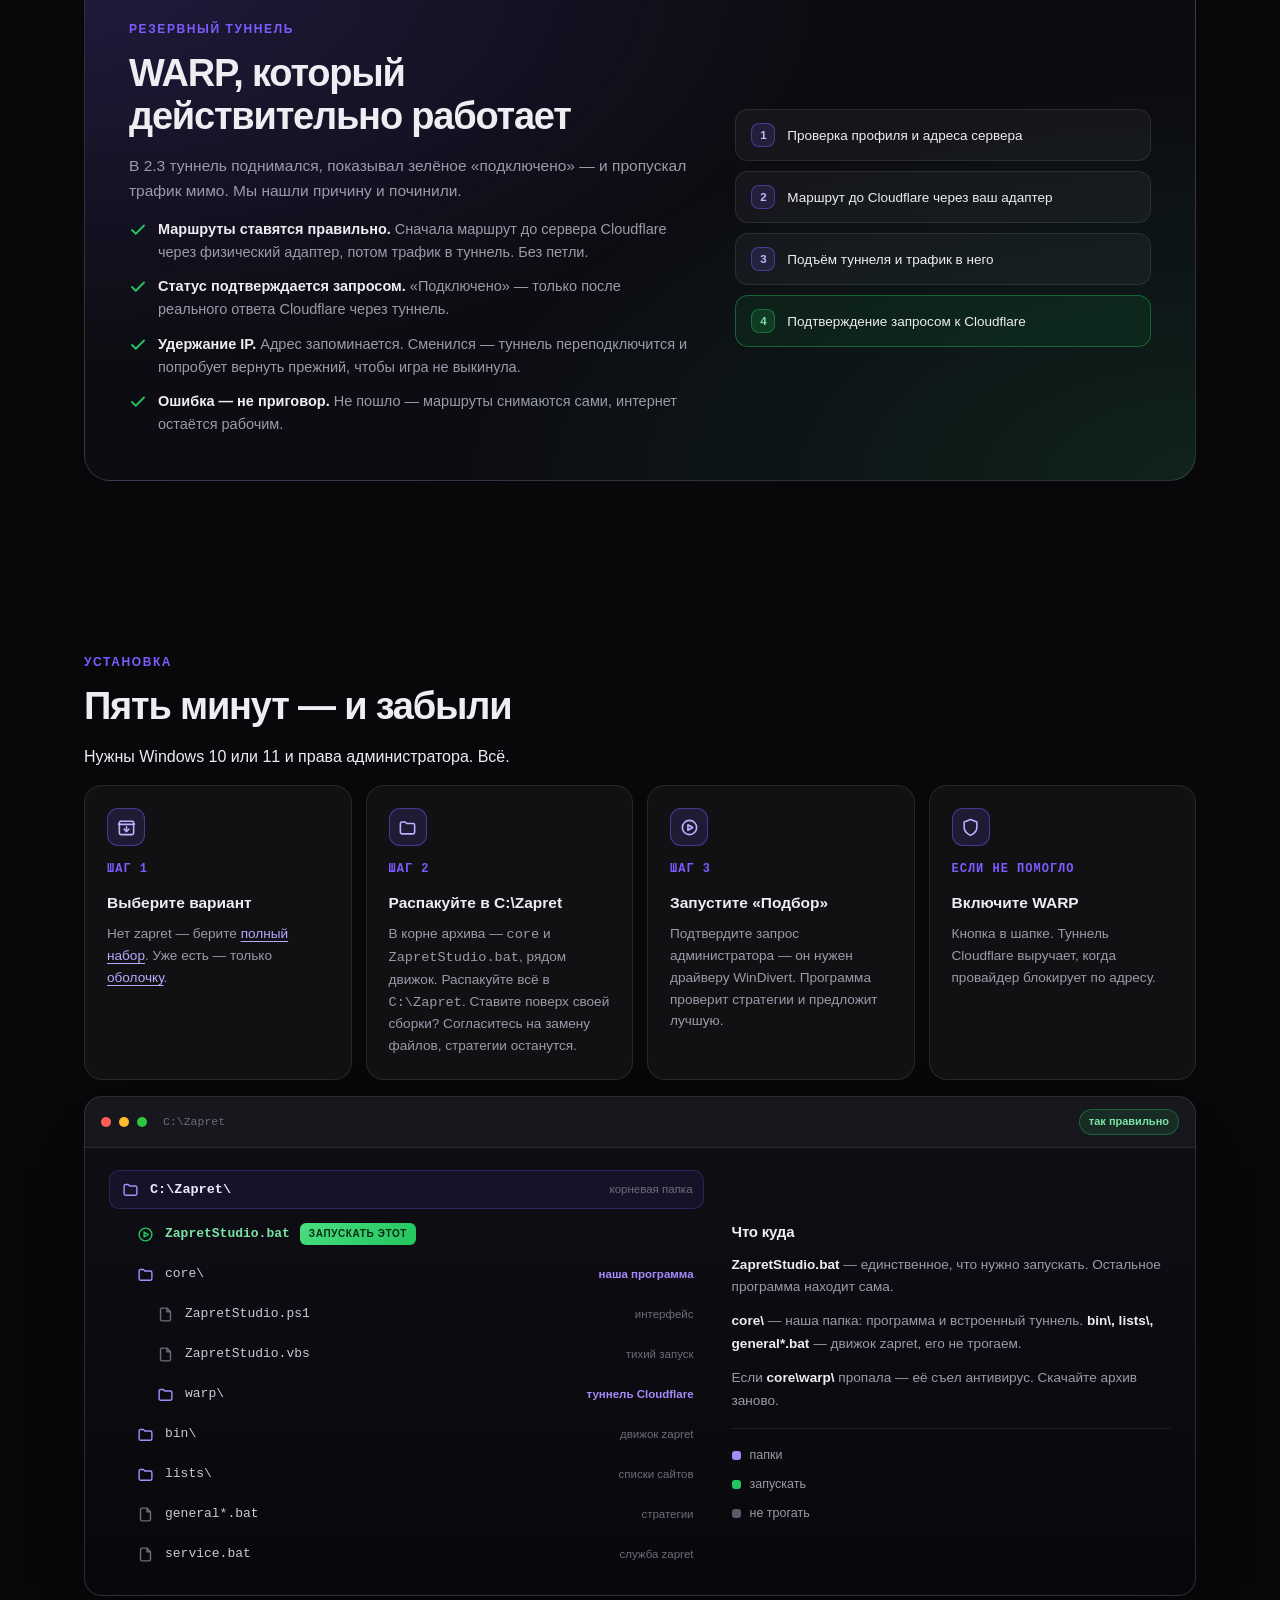
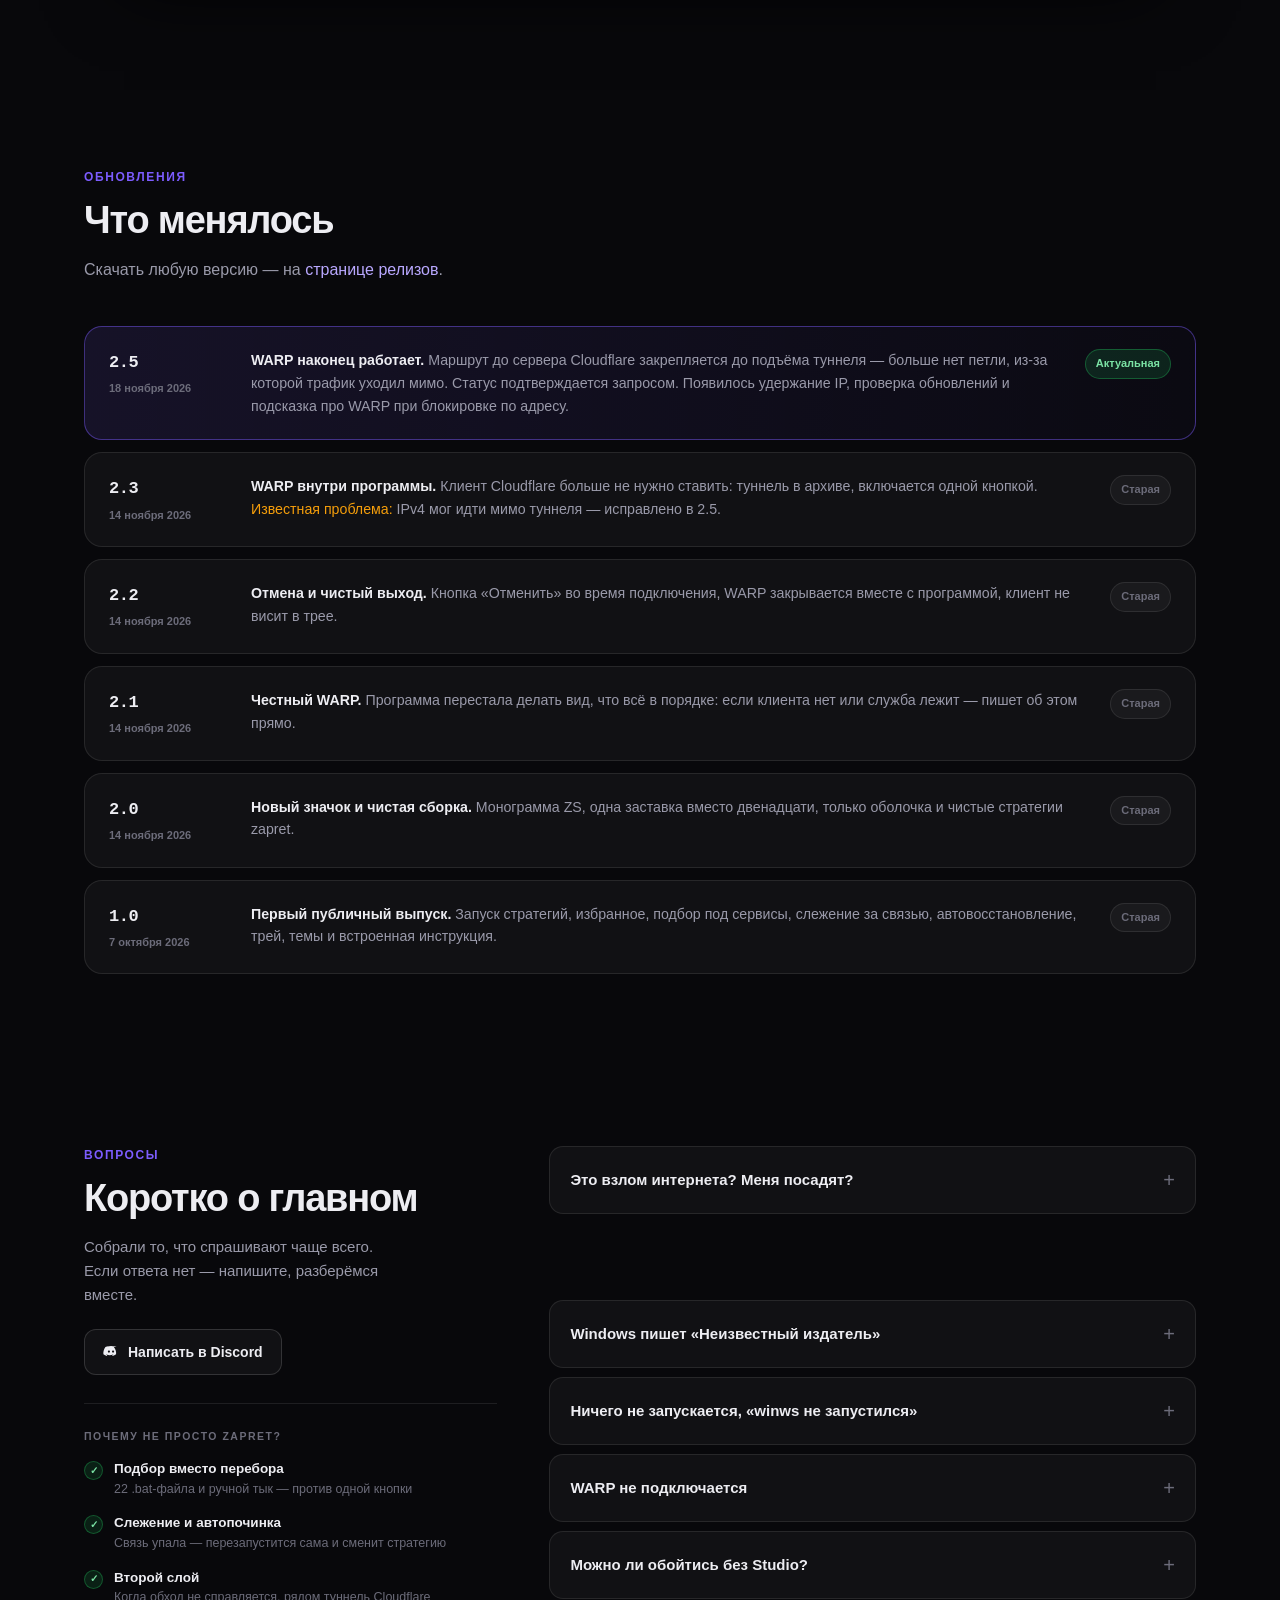
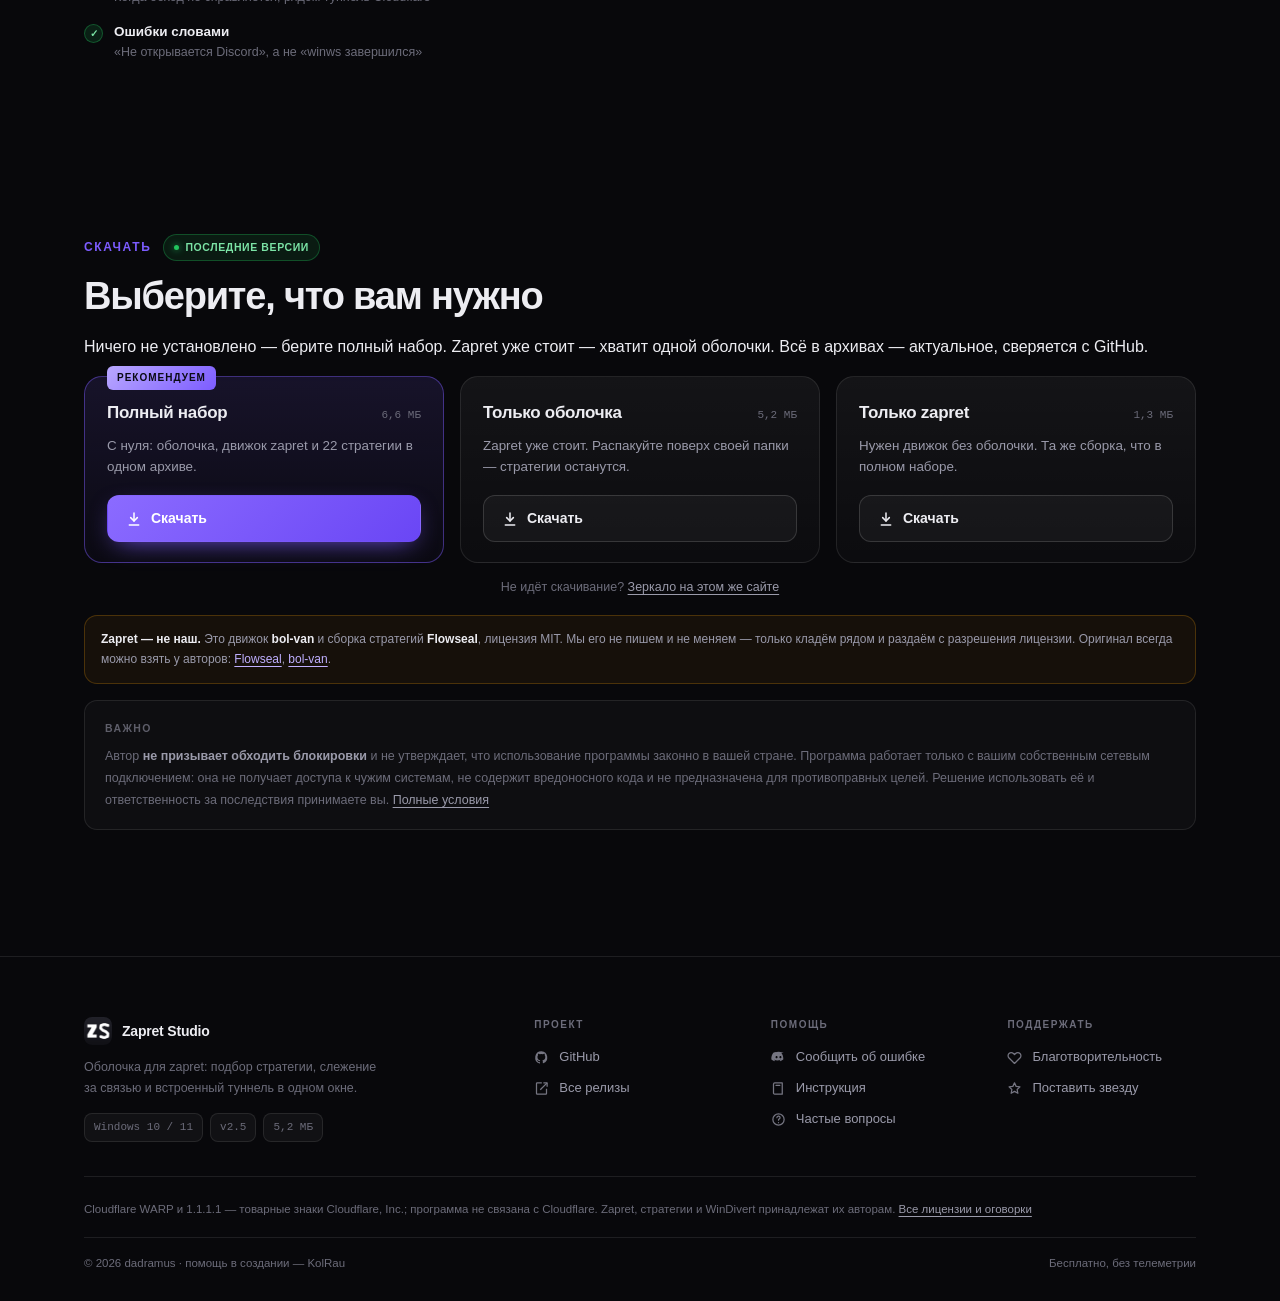
==== commit 4b764059: "архивы без обёртки: core и ZapretStudio.bat в корне" ====
--- a/index.html
+++ b/index.html
@@ -159,8 +159,8 @@
         <div class="step rv" style="--d:60ms">
           <div class="sicon"><svg viewBox="0 0 24 24" fill="none" stroke="currentColor" stroke-width="2" stroke-linecap="round" stroke-linejoin="round"><path d="M3 7a2 2 0 0 1 2-2h4l2 2h8a2 2 0 0 1 2 2v9a2 2 0 0 1-2 2H5a2 2 0 0 1-2-2z"/></svg></div>
           <div class="num">ШАГ 2</div>
-          <h3>Распакуйте папку Zapret</h3>
-          <p>Внутри архива лежит готовая папка <code>Zapret</code>. Распакуйте её в корень диска — получится <code>C:\Zapret</code>. Ставите поверх своей сборки? Согласитесь на замену файлов, стратегии останутся.</p>
+          <h3>Распакуйте в C:\Zapret</h3>
+          <p>В корне архива — <code>core</code> и <code>ZapretStudio.bat</code>, рядом движок. Распакуйте всё в <code>C:\Zapret</code>. Ставите поверх своей сборки? Согласитесь на замену файлов, стратегии останутся.</p>
         </div>
         <div class="step rv" style="--d:120ms">
           <div class="sicon"><svg viewBox="0 0 24 24" fill="none" stroke="currentColor" stroke-width="2" stroke-linecap="round" stroke-linejoin="round"><circle cx="12" cy="12" r="9"/><path d="M10 8.5l6 3.5-6 3.5z"/></svg></div>
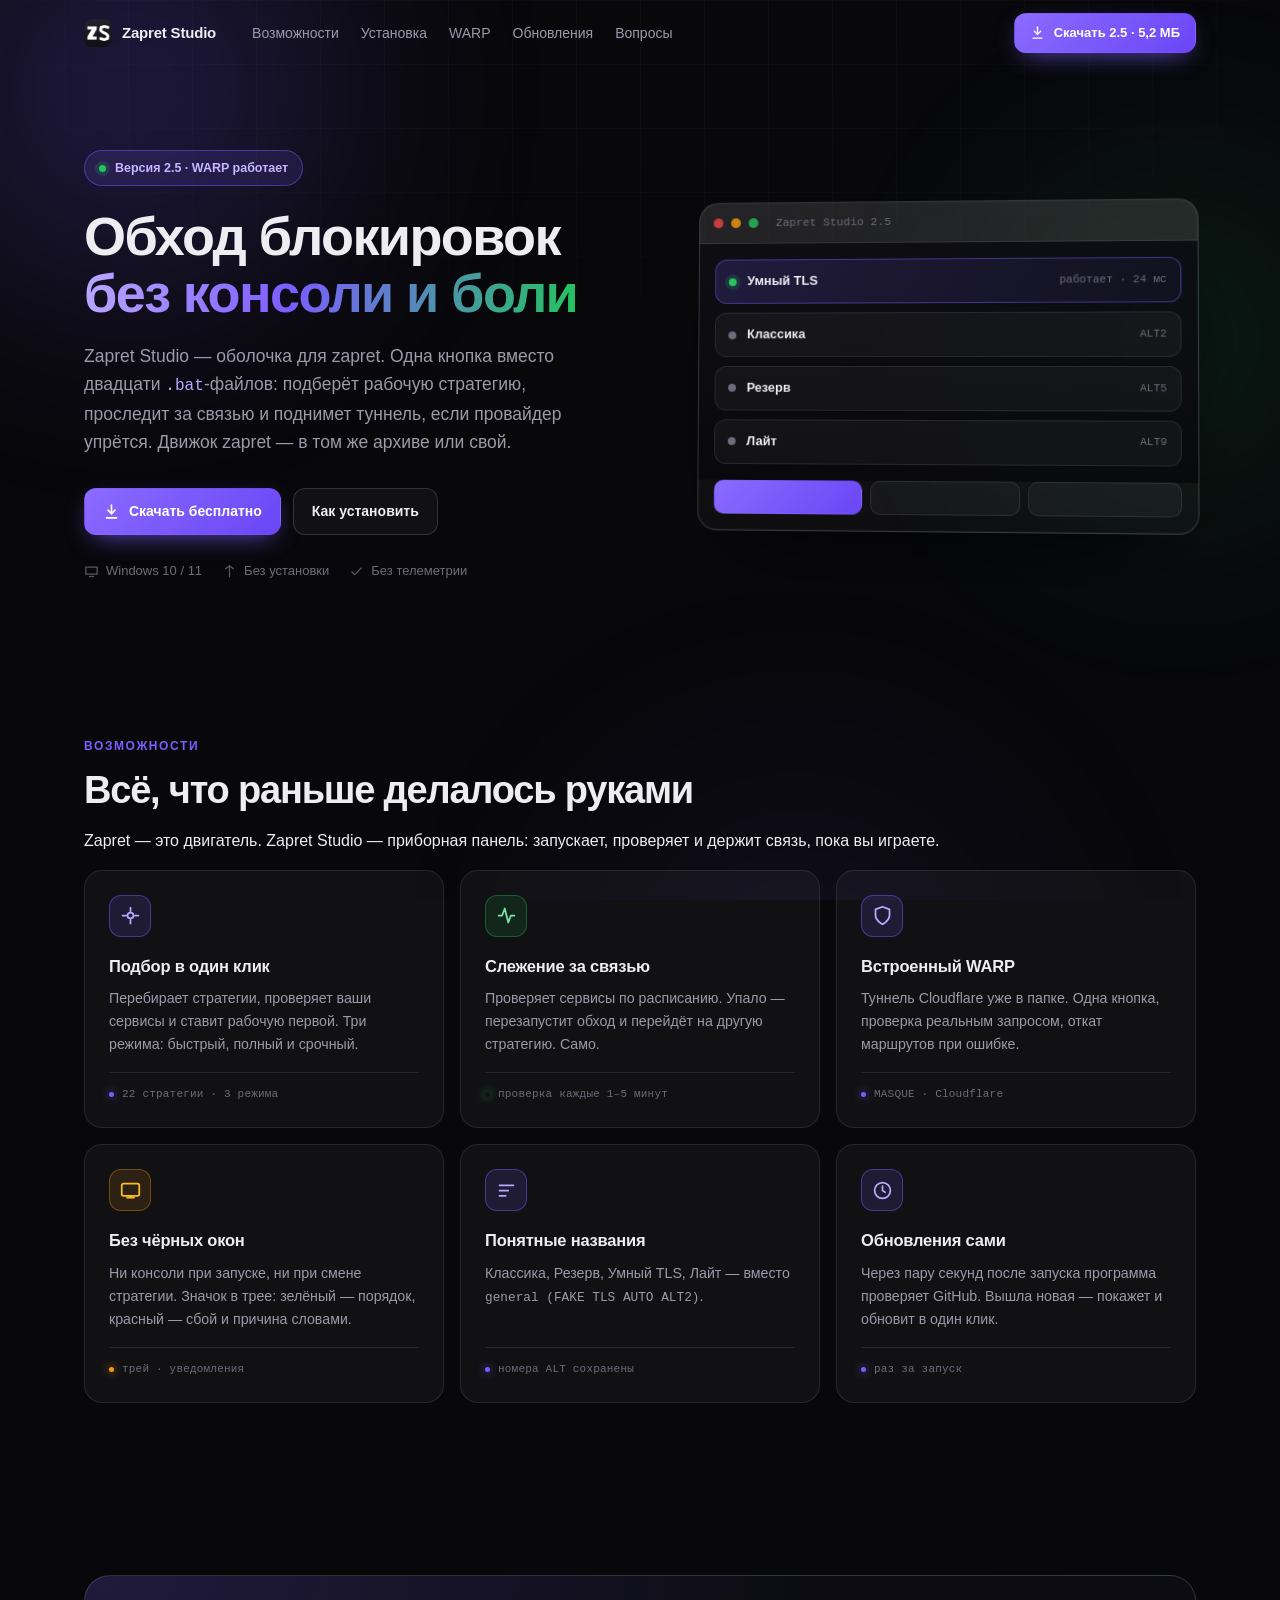
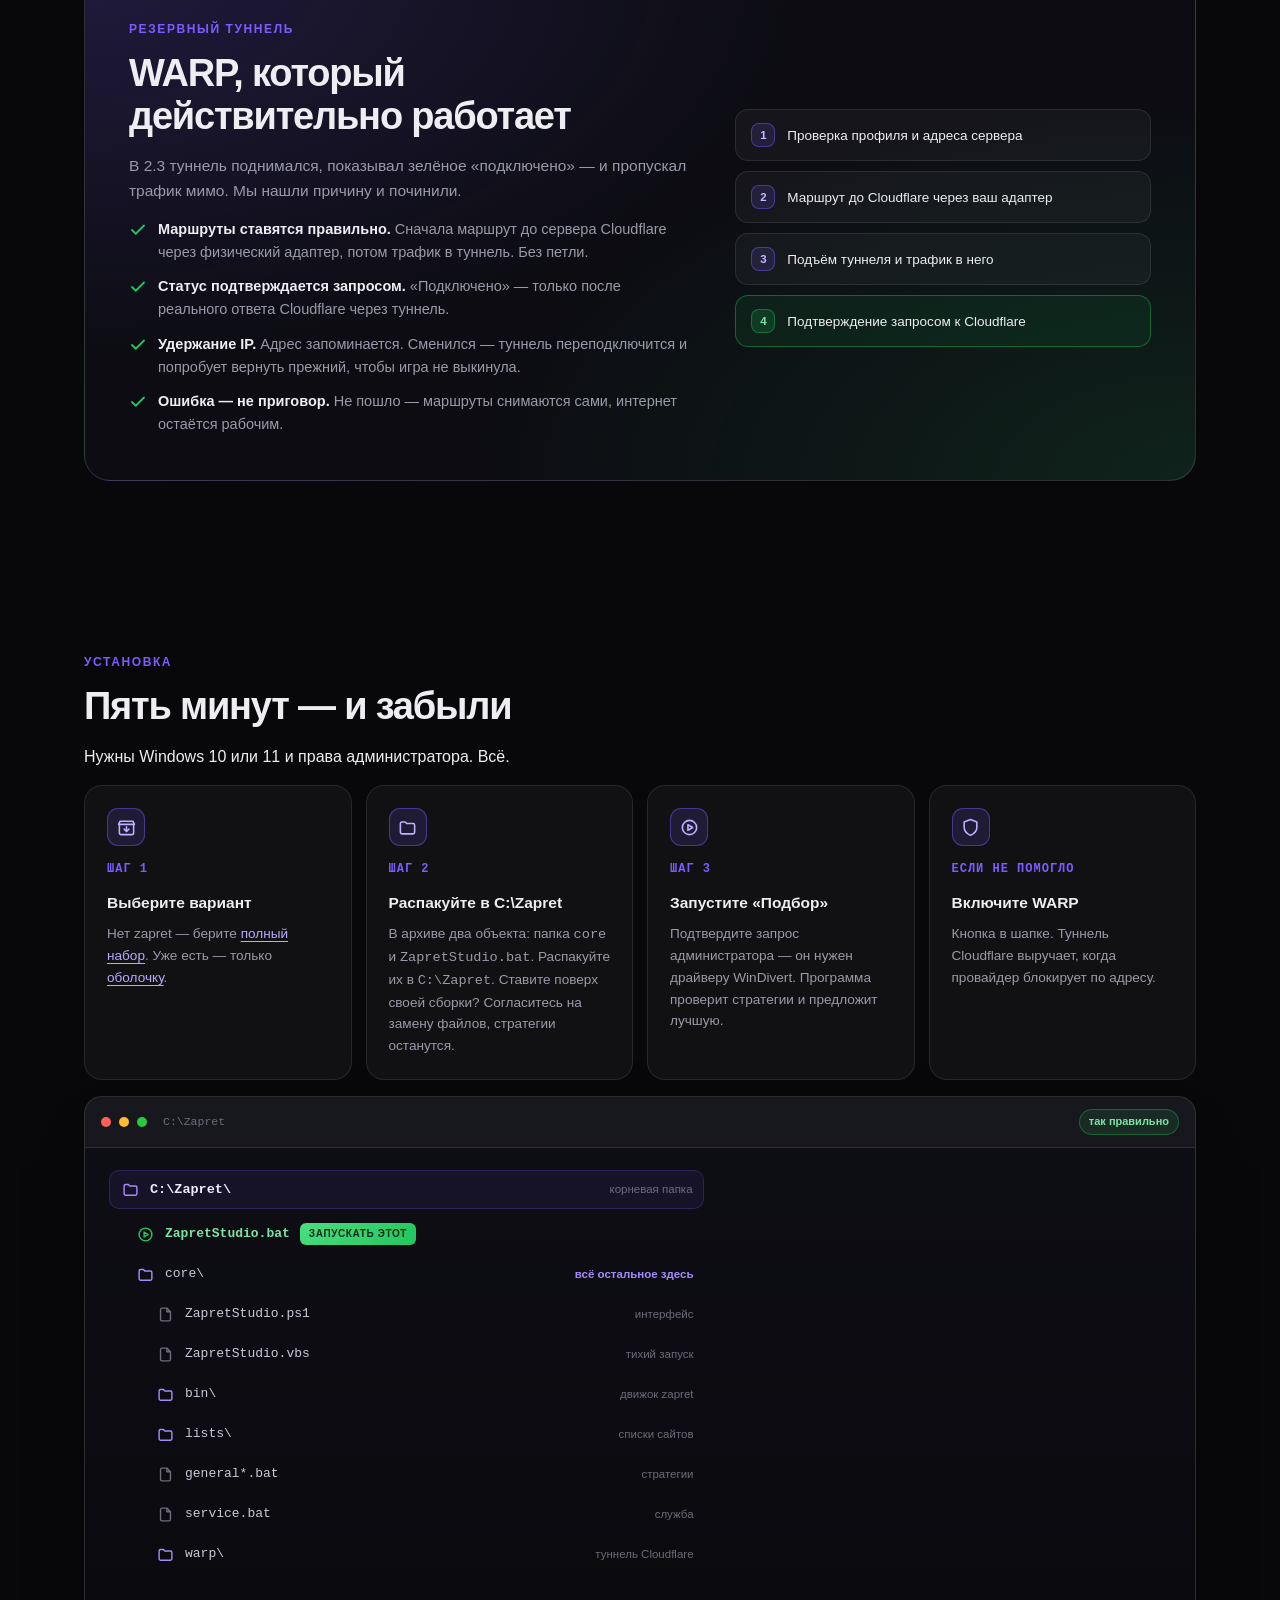
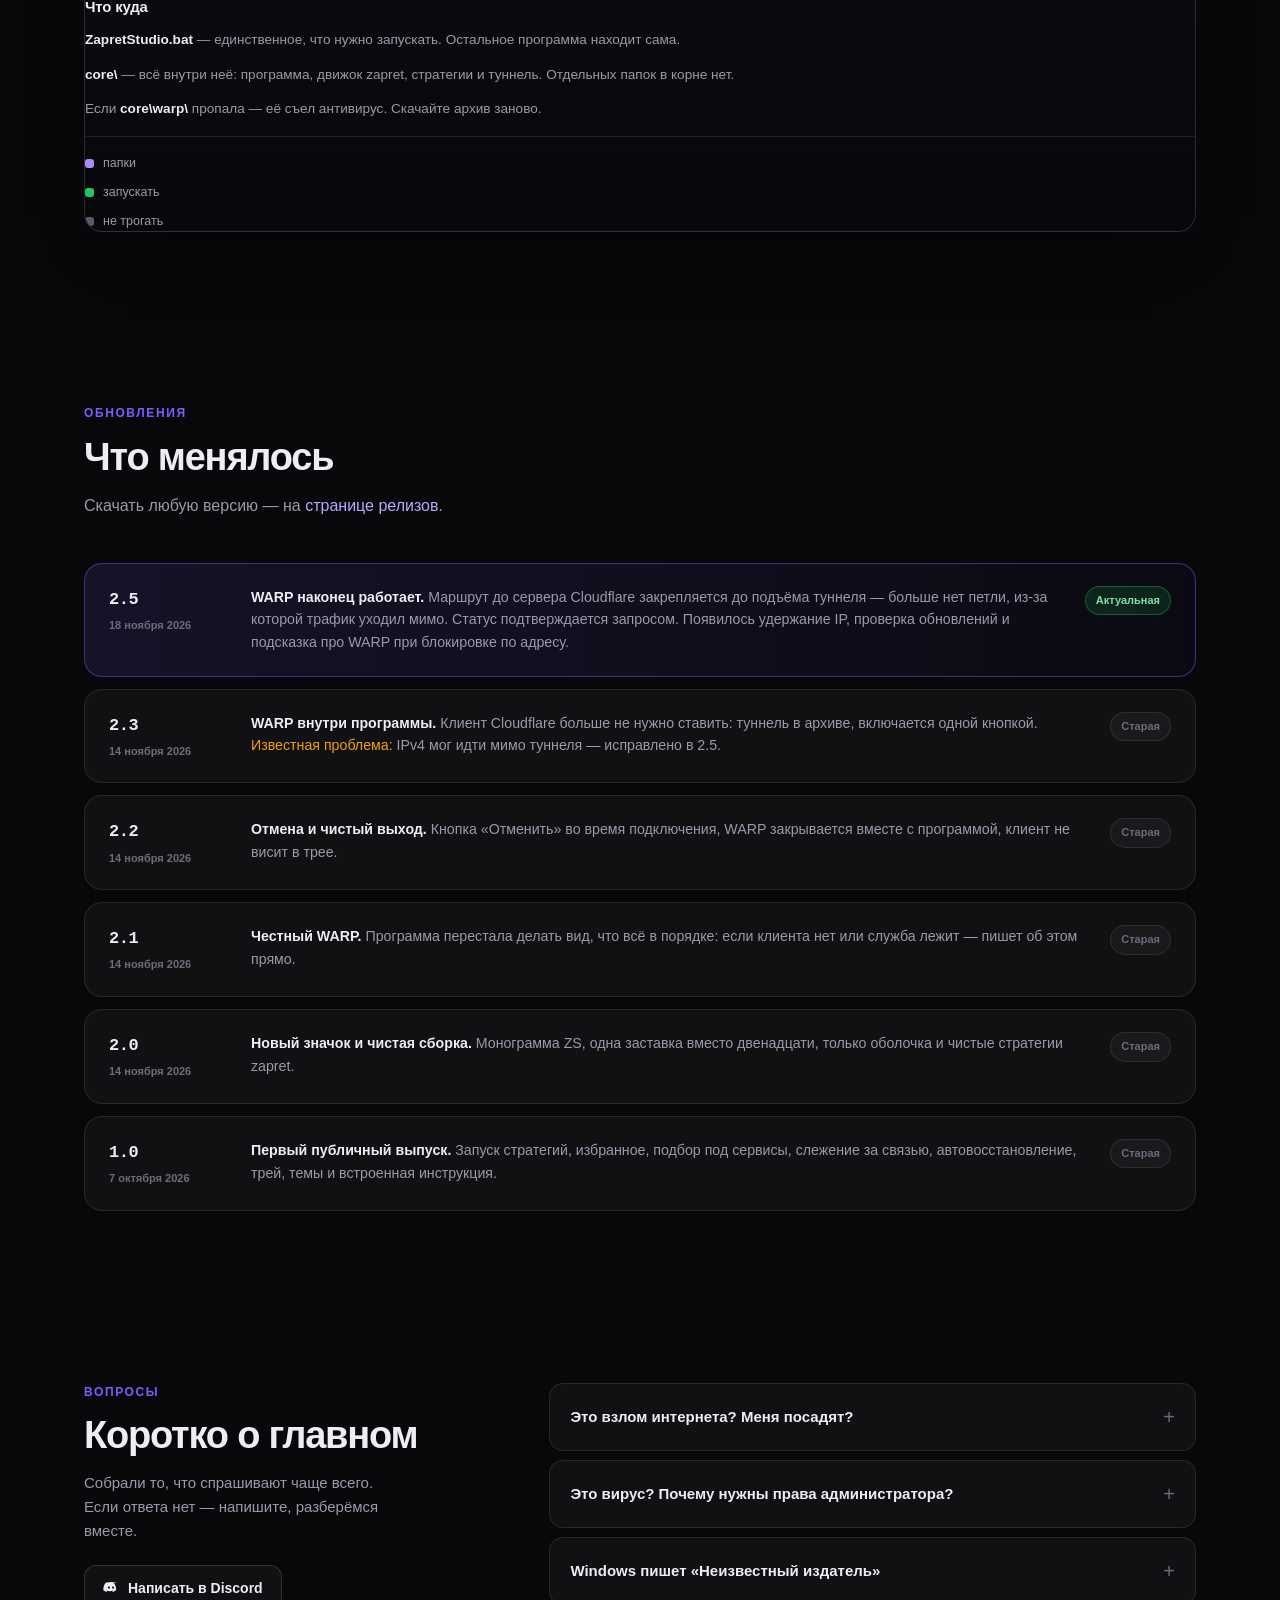
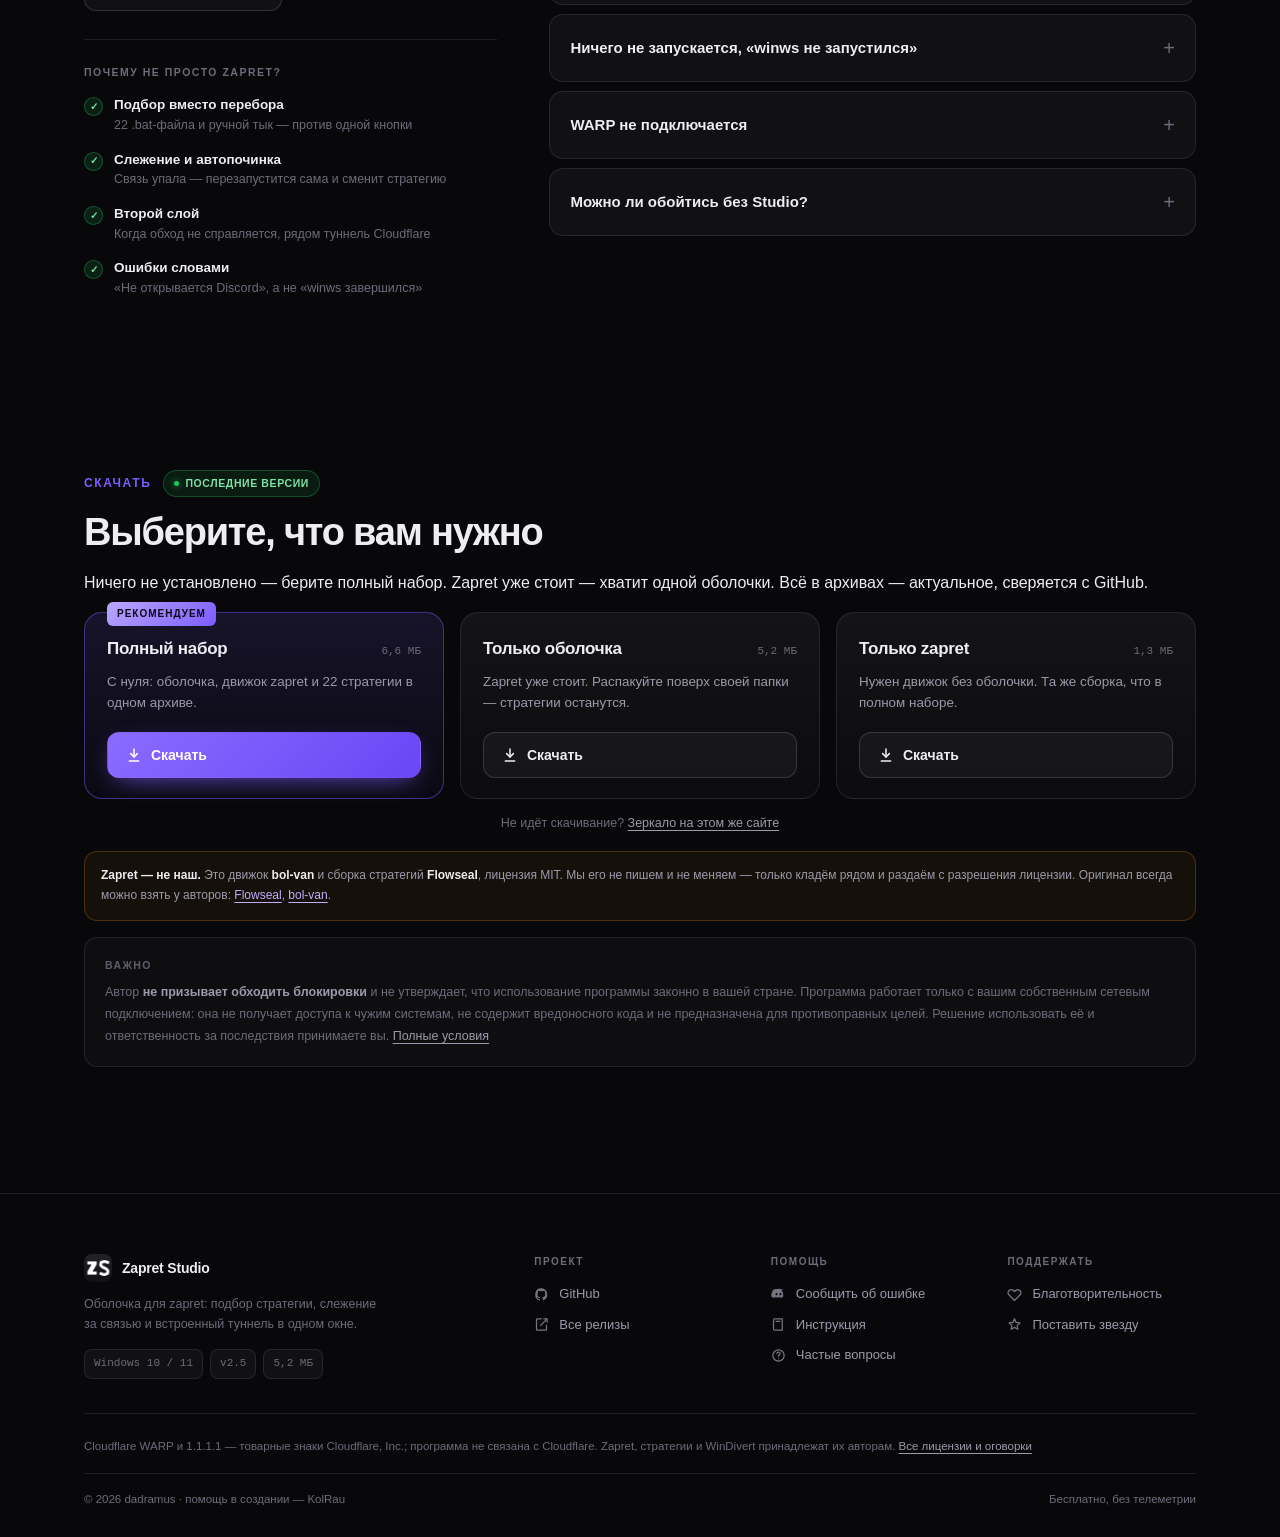
==== commit 41c96adb: "полный архив: движок внутри core, в корне только core и ZapretStudio.bat" ====
--- a/index.html
+++ b/index.html
@@ -160,7 +160,7 @@
           <div class="sicon"><svg viewBox="0 0 24 24" fill="none" stroke="currentColor" stroke-width="2" stroke-linecap="round" stroke-linejoin="round"><path d="M3 7a2 2 0 0 1 2-2h4l2 2h8a2 2 0 0 1 2 2v9a2 2 0 0 1-2 2H5a2 2 0 0 1-2-2z"/></svg></div>
           <div class="num">ШАГ 2</div>
           <h3>Распакуйте в C:\Zapret</h3>
-          <p>В корне архива — <code>core</code> и <code>ZapretStudio.bat</code>, рядом движок. Распакуйте всё в <code>C:\Zapret</code>. Ставите поверх своей сборки? Согласитесь на замену файлов, стратегии останутся.</p>
+          <p>В архиве два объекта: папка <code>core</code> и <code>ZapretStudio.bat</code>. Распакуйте их в <code>C:\Zapret</code>. Ставите поверх своей сборки? Согласитесь на замену файлов, стратегии останутся.</p>
         </div>
         <div class="step rv" style="--d:120ms">
           <div class="sicon"><svg viewBox="0 0 24 24" fill="none" stroke="currentColor" stroke-width="2" stroke-linecap="round" stroke-linejoin="round"><circle cx="12" cy="12" r="9"/><path d="M10 8.5l6 3.5-6 3.5z"/></svg></div>
@@ -179,22 +179,23 @@
       <div class="term rv">
         <div class="term-bar"><i></i><i></i><i></i><span>C:\Zapret</span><em>так правильно</em></div>
         <div class="term-body">
-          <div class="ftree">
+                    <div class="ftree">
             <div class="frow root"><span class="fic fold"><svg viewBox="0 0 24 24" fill="none" stroke="currentColor" stroke-width="2" stroke-linejoin="round"><path d="M3 7a2 2 0 0 1 2-2h4l2 2h8a2 2 0 0 1 2 2v9a2 2 0 0 1-2 2H5a2 2 0 0 1-2-2z"/></svg></span><span class="fn">C:\Zapret\</span><span class="fhint ">корневая папка</span></div>
             <div class="frow l1"><span class="fic run"><svg viewBox="0 0 24 24" fill="none" stroke="currentColor" stroke-width="2" stroke-linejoin="round"><circle cx="12" cy="12" r="9"/><path d="M10 8.5l6 3.5-6 3.5z"/></svg></span><span class="fn run">ZapretStudio.bat</span><span class="fbadge">запускать этот</span></div>
-            <div class="frow l1"><span class="fic fold"><svg viewBox="0 0 24 24" fill="none" stroke="currentColor" stroke-width="2" stroke-linejoin="round"><path d="M3 7a2 2 0 0 1 2-2h4l2 2h8a2 2 0 0 1 2 2v9a2 2 0 0 1-2 2H5a2 2 0 0 1-2-2z"/></svg></span><span class="fn">core\</span><span class="fhint p">наша программа</span></div>
+            <div class="frow l1"><span class="fic fold"><svg viewBox="0 0 24 24" fill="none" stroke="currentColor" stroke-width="2" stroke-linejoin="round"><path d="M3 7a2 2 0 0 1 2-2h4l2 2h8a2 2 0 0 1 2 2v9a2 2 0 0 1-2 2H5a2 2 0 0 1-2-2z"/></svg></span><span class="fn">core\</span><span class="fhint p">всё остальное здесь</span></div>
             <div class="frow l2"><span class="fic"><svg viewBox="0 0 24 24" fill="none" stroke="currentColor" stroke-width="2" stroke-linejoin="round"><path d="M14 3H7a2 2 0 0 0-2 2v14a2 2 0 0 0 2 2h10a2 2 0 0 0 2-2V8z"/><path d="M14 3v5h5"/></svg></span><span class="fn">ZapretStudio.ps1</span><span class="fhint ">интерфейс</span></div>
             <div class="frow l2"><span class="fic"><svg viewBox="0 0 24 24" fill="none" stroke="currentColor" stroke-width="2" stroke-linejoin="round"><path d="M14 3H7a2 2 0 0 0-2 2v14a2 2 0 0 0 2 2h10a2 2 0 0 0 2-2V8z"/><path d="M14 3v5h5"/></svg></span><span class="fn">ZapretStudio.vbs</span><span class="fhint ">тихий запуск</span></div>
-            <div class="frow l2"><span class="fic fold"><svg viewBox="0 0 24 24" fill="none" stroke="currentColor" stroke-width="2" stroke-linejoin="round"><path d="M3 7a2 2 0 0 1 2-2h4l2 2h8a2 2 0 0 1 2 2v9a2 2 0 0 1-2 2H5a2 2 0 0 1-2-2z"/></svg></span><span class="fn">warp\</span><span class="fhint p">туннель Cloudflare</span></div>
-            <div class="frow l1"><span class="fic fold"><svg viewBox="0 0 24 24" fill="none" stroke="currentColor" stroke-width="2" stroke-linejoin="round"><path d="M3 7a2 2 0 0 1 2-2h4l2 2h8a2 2 0 0 1 2 2v9a2 2 0 0 1-2 2H5a2 2 0 0 1-2-2z"/></svg></span><span class="fn">bin\</span><span class="fhint ">движок zapret</span></div>
-            <div class="frow l1"><span class="fic fold"><svg viewBox="0 0 24 24" fill="none" stroke="currentColor" stroke-width="2" stroke-linejoin="round"><path d="M3 7a2 2 0 0 1 2-2h4l2 2h8a2 2 0 0 1 2 2v9a2 2 0 0 1-2 2H5a2 2 0 0 1-2-2z"/></svg></span><span class="fn">lists\</span><span class="fhint ">списки сайтов</span></div>
-            <div class="frow l1"><span class="fic"><svg viewBox="0 0 24 24" fill="none" stroke="currentColor" stroke-width="2" stroke-linejoin="round"><path d="M14 3H7a2 2 0 0 0-2 2v14a2 2 0 0 0 2 2h10a2 2 0 0 0 2-2V8z"/><path d="M14 3v5h5"/></svg></span><span class="fn">general*.bat</span><span class="fhint ">стратегии</span></div>
-            <div class="frow l1"><span class="fic"><svg viewBox="0 0 24 24" fill="none" stroke="currentColor" stroke-width="2" stroke-linejoin="round"><path d="M14 3H7a2 2 0 0 0-2 2v14a2 2 0 0 0 2 2h10a2 2 0 0 0 2-2V8z"/><path d="M14 3v5h5"/></svg></span><span class="fn">service.bat</span><span class="fhint ">служба zapret</span></div>
+            <div class="frow l2"><span class="fic fold"><svg viewBox="0 0 24 24" fill="none" stroke="currentColor" stroke-width="2" stroke-linejoin="round"><path d="M3 7a2 2 0 0 1 2-2h4l2 2h8a2 2 0 0 1 2 2v9a2 2 0 0 1-2 2H5a2 2 0 0 1-2-2z"/></svg></span><span class="fn">bin\</span><span class="fhint ">движок zapret</span></div>
+            <div class="frow l2"><span class="fic fold"><svg viewBox="0 0 24 24" fill="none" stroke="currentColor" stroke-width="2" stroke-linejoin="round"><path d="M3 7a2 2 0 0 1 2-2h4l2 2h8a2 2 0 0 1 2 2v9a2 2 0 0 1-2 2H5a2 2 0 0 1-2-2z"/></svg></span><span class="fn">lists\</span><span class="fhint ">списки сайтов</span></div>
+            <div class="frow l2"><span class="fic"><svg viewBox="0 0 24 24" fill="none" stroke="currentColor" stroke-width="2" stroke-linejoin="round"><path d="M14 3H7a2 2 0 0 0-2 2v14a2 2 0 0 0 2 2h10a2 2 0 0 0 2-2V8z"/><path d="M14 3v5h5"/></svg></span><span class="fn">general*.bat</span><span class="fhint ">стратегии</span></div>
+            <div class="frow l2"><span class="fic"><svg viewBox="0 0 24 24" fill="none" stroke="currentColor" stroke-width="2" stroke-linejoin="round"><path d="M14 3H7a2 2 0 0 0-2 2v14a2 2 0 0 0 2 2h10a2 2 0 0 0 2-2V8z"/><path d="M14 3v5h5"/></svg></span><span class="fn">service.bat</span><span class="fhint ">служба</span></div>
+            <div class="frow l2"><span class="fic fold"><svg viewBox="0 0 24 24" fill="none" stroke="currentColor" stroke-width="2" stroke-linejoin="round"><path d="M3 7a2 2 0 0 1 2-2h4l2 2h8a2 2 0 0 1 2 2v9a2 2 0 0 1-2 2H5a2 2 0 0 1-2-2z"/></svg></span><span class="fn">warp\</span><span class="fhint ">туннель Cloudflare</span></div>
+          </div>
           </div>
           <div class="term-note">
             <h4>Что куда</h4>
             <p><b>ZapretStudio.bat</b> — единственное, что нужно запускать. Остальное программа находит сама.</p>
-            <p><b>core\</b> — наша папка: программа и встроенный туннель. <b>bin\, lists\, general*.bat</b> — движок zapret, его не трогаем.</p>
+            <p><b>core\</b> — всё внутри неё: программа, движок zapret, стратегии и туннель. Отдельных папок в корне нет.</p>
             <p>Если <b>core\warp\</b> пропала — её съел антивирус. Скачайте архив заново.</p>
             <div class="legend">
               <div><i class="lf"></i> папки</div>
